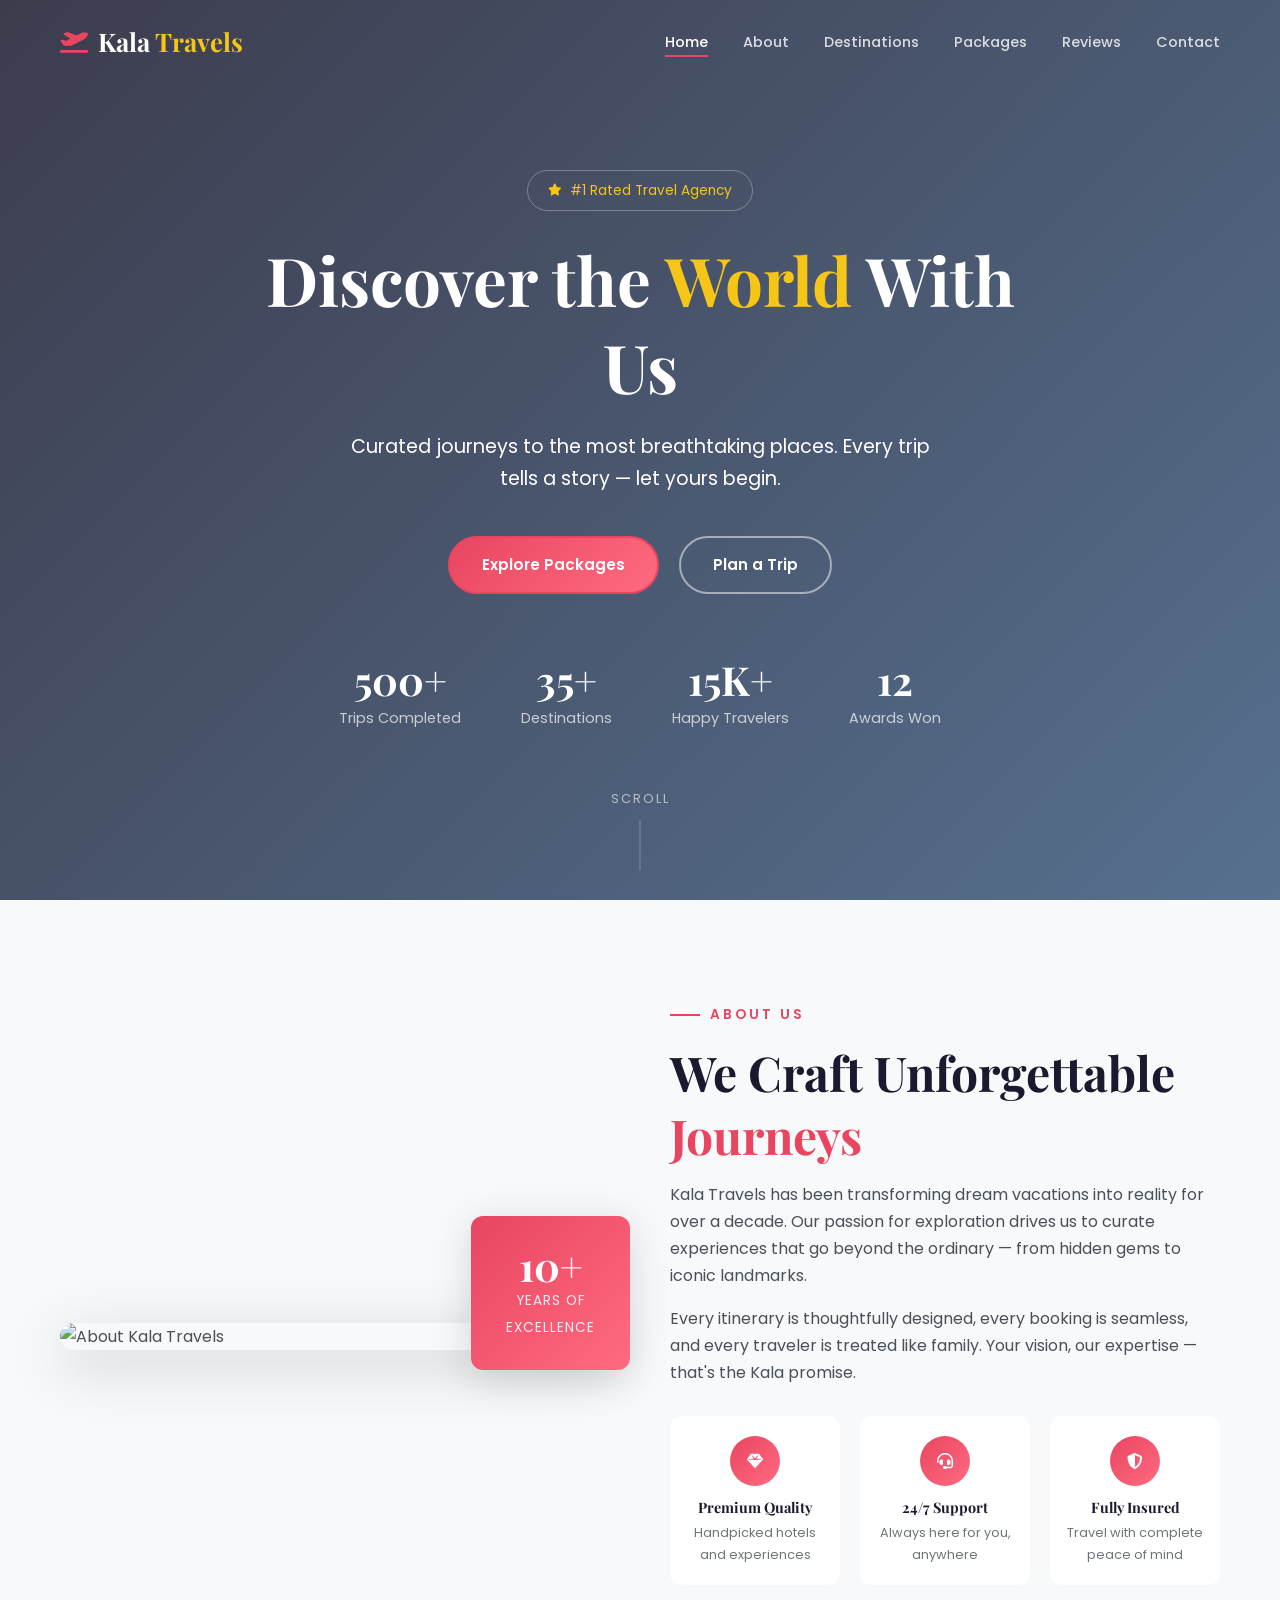
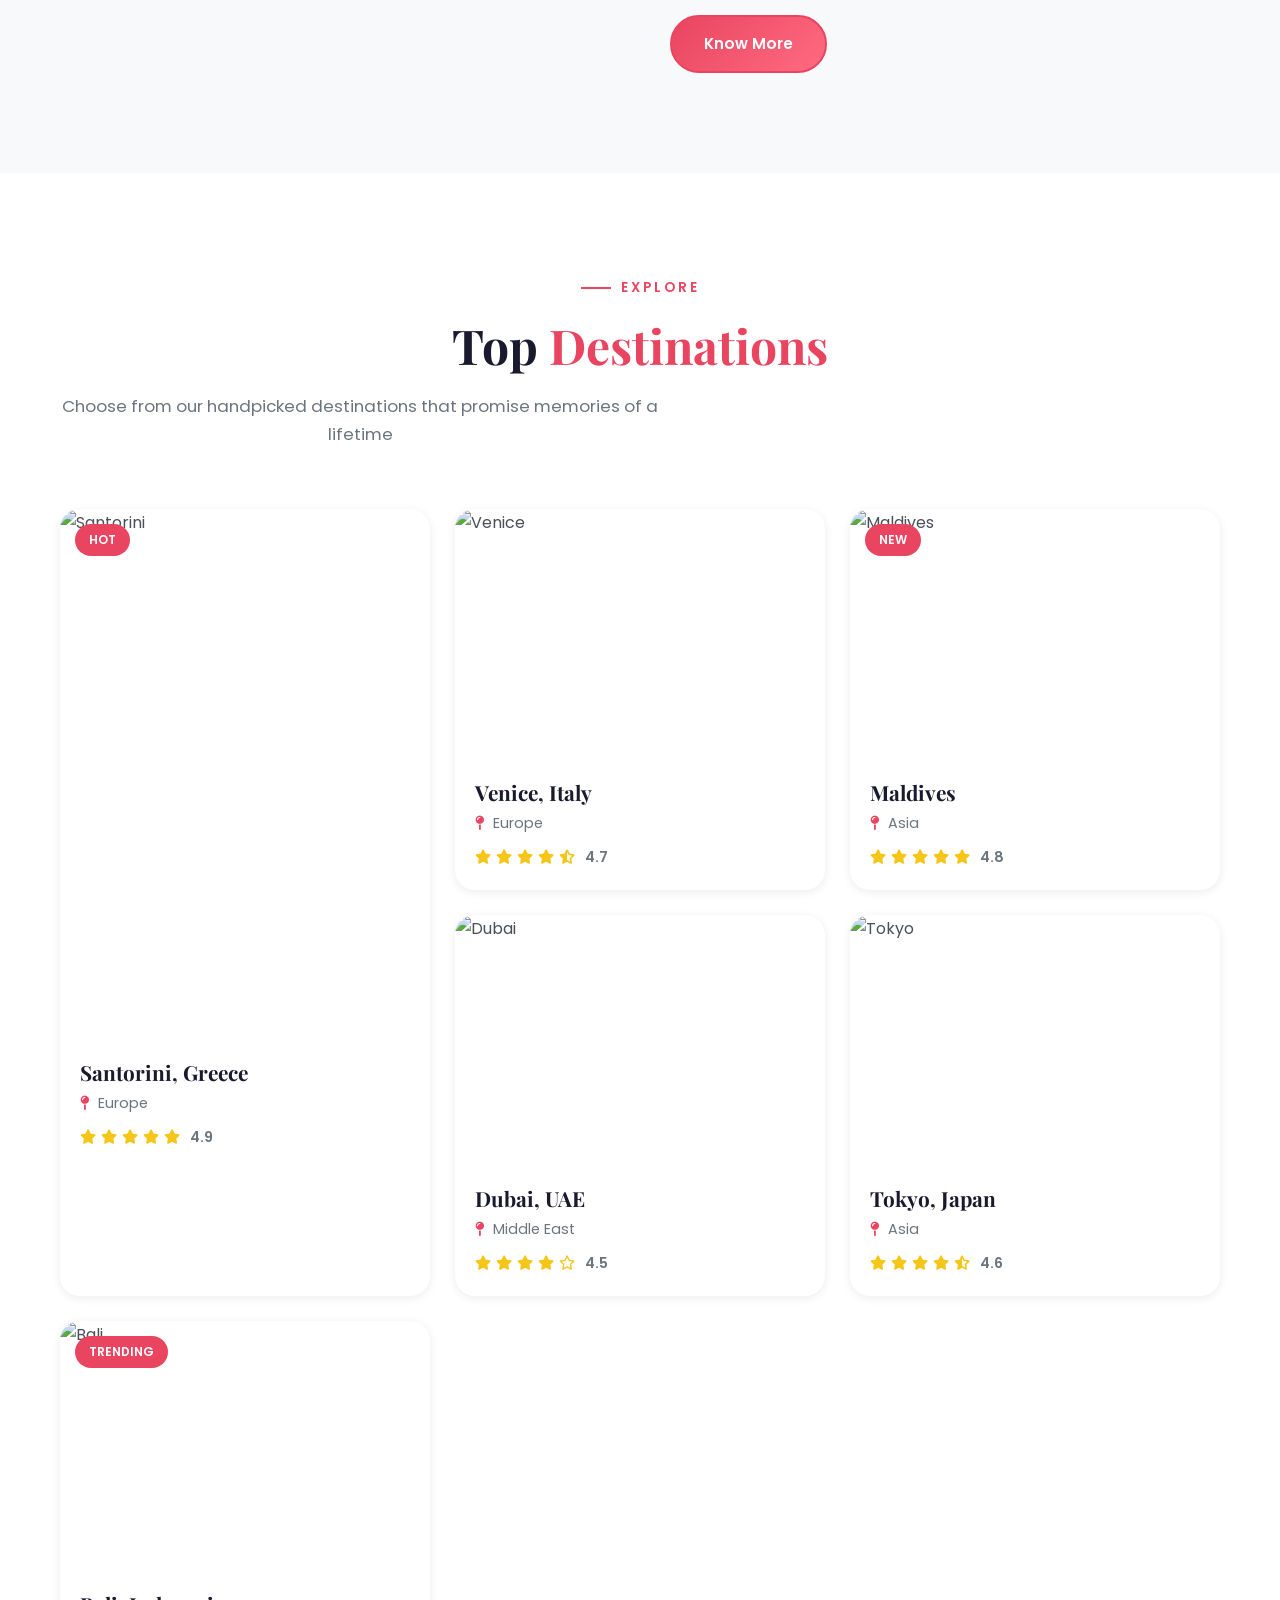
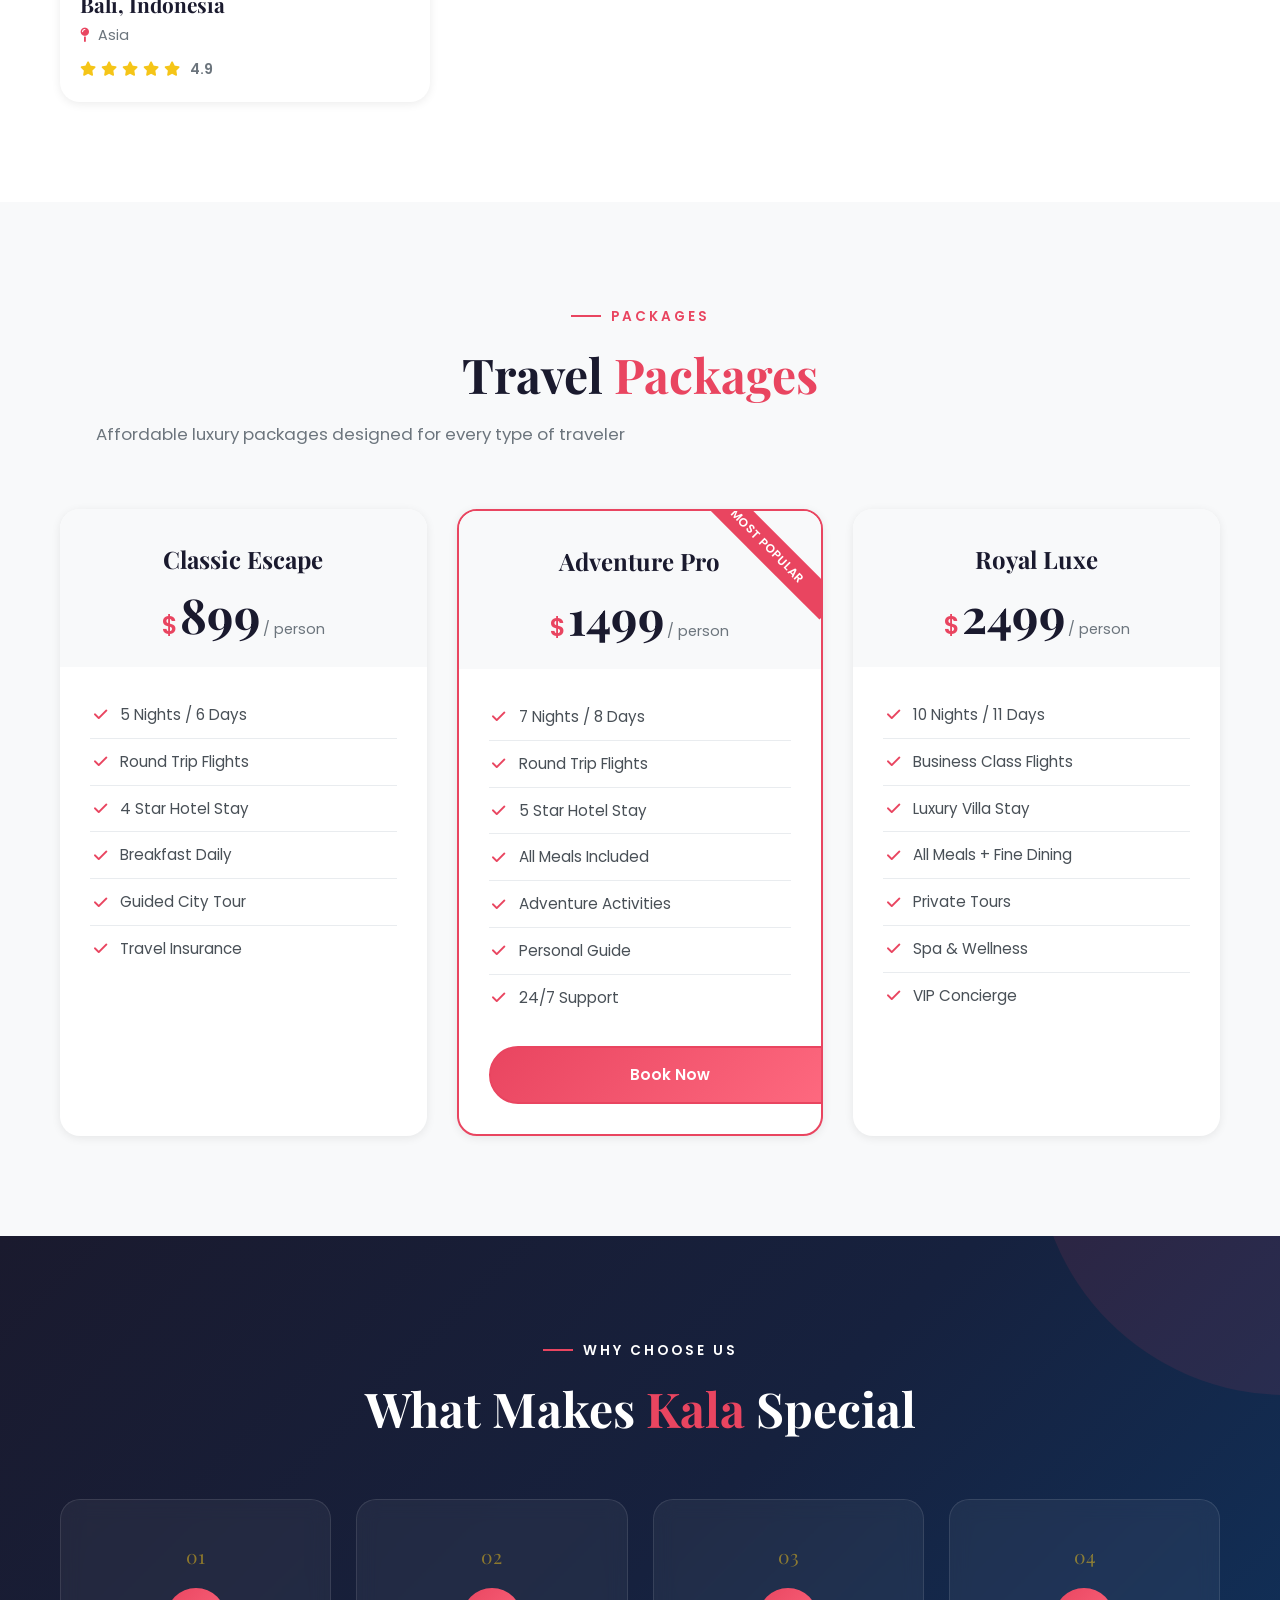
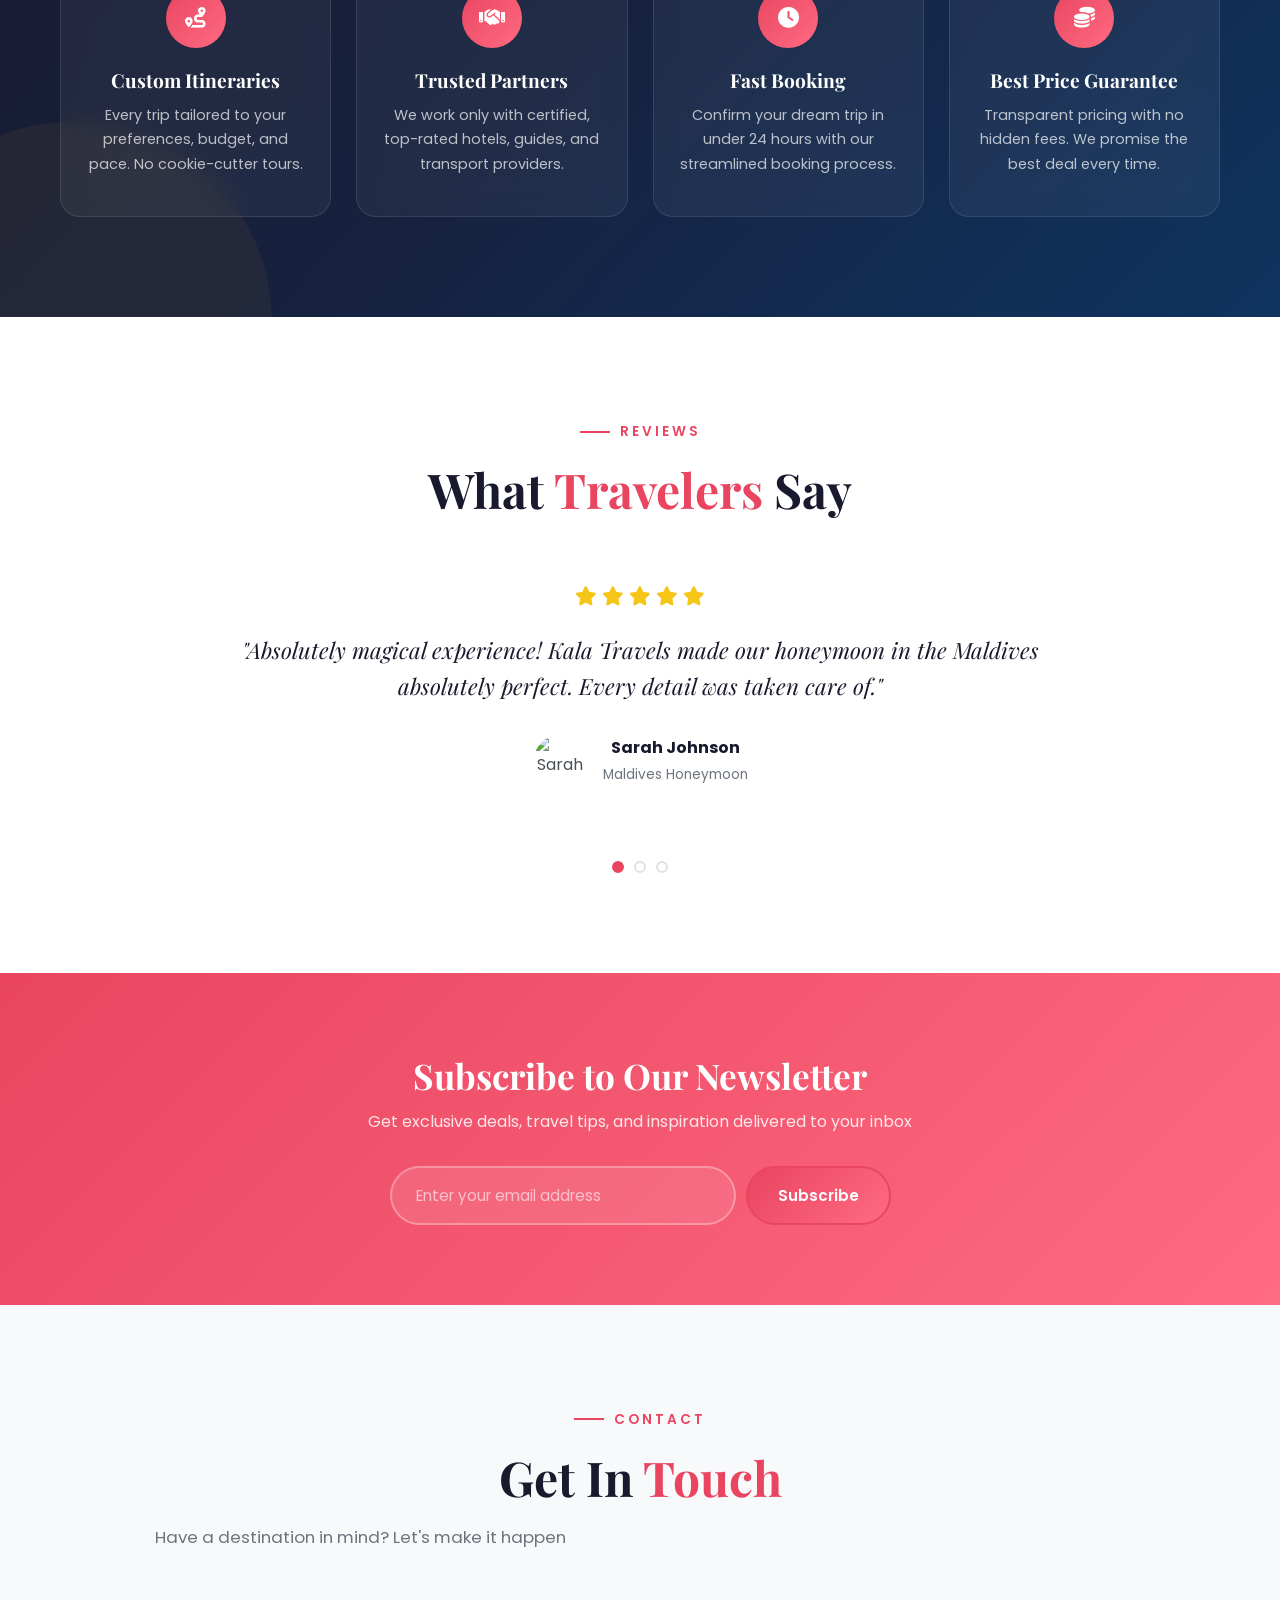
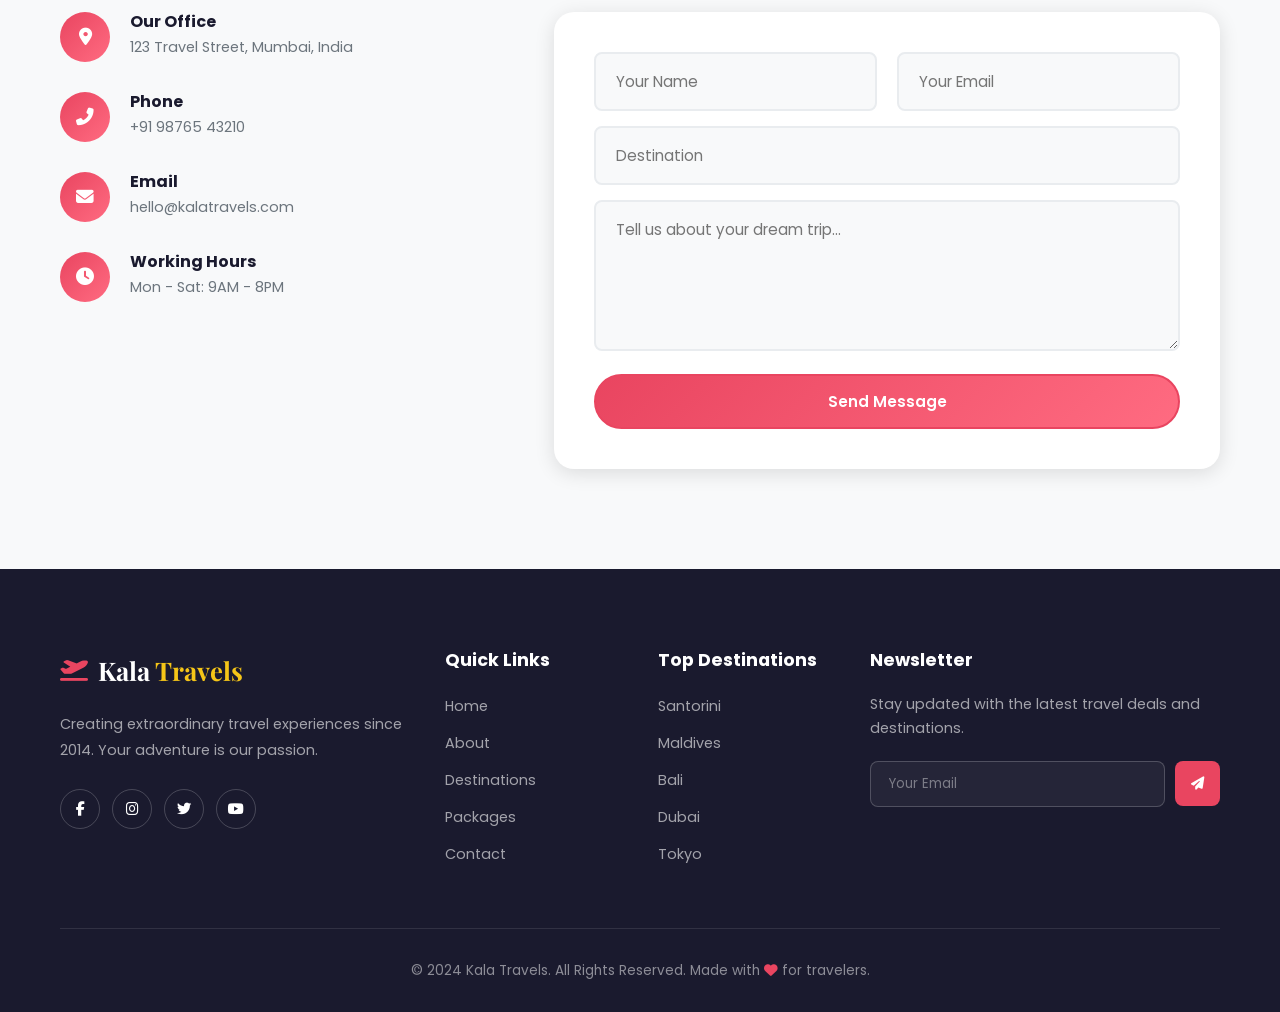
==== index.html @ 8b5b7eab "feat: Add Kala Travels website with complete UI/UX - Hero section with animated slideshow and stats " ====
<!DOCTYPE html>
<html lang="en">
<head>
    <meta charset="UTF-8">
    <meta name="viewport" content="width=device-width, initial-scale=1.0">
    <title>Kala Travels - Your Journey Begins Here</title>
    <link rel="stylesheet" href="css/style.css">
    <link href="https://fonts.googleapis.com/css2?family=Playfair+Display:wght@400;600;700;900&family=Poppins:wght@300;400;500;600;700&display=swap" rel="stylesheet">
    <link rel="stylesheet" href="https://cdnjs.cloudflare.com/ajax/libs/font-awesome/6.5.1/css/all.min.css">
</head>
<body>

    <nav class="navbar" id="navbar">
        <div class="nav-container">
            <a href="#" class="logo">
                <i class="fas fa-plane-departure"></i>
                <span>Kala <em>Travels</em></span>
            </a>
            <ul class="nav-links" id="navLinks">
                <li><a href="#home" class="active">Home</a></li>
                <li><a href="#about">About</a></li>
                <li><a href="#destinations">Destinations</a></li>
                <li><a href="#packages">Packages</a></li>
                <li><a href="#testimonials">Reviews</a></li>
                <li><a href="#contact">Contact</a></li>
            </ul>
            <div class="hamburger" id="hamburger">
                <span></span>
                <span></span>
                <span></span>
            </div>
        </div>
    </nav>

    <section class="hero" id="home">
        <div class="hero-bg">
            <div class="hero-slide" style="background-image: url('https://images.unsplash.com/photo-1506929562872-bb421503ef21?w=1920&q=80');"></div>
            <div class="hero-slide" style="background-image: url('https://images.unsplash.com/photo-1476514525535-07fb3b4ae5f1?w=1920&q=80');"></div>
            <div class="hero-slide" style="background-image: url('https://images.unsplash.com/photo-1507525428034-b723cf961d3e?w=1920&q=80');"></div>
        </div>
        <div class="hero-overlay"></div>
        <div class="hero-content">
            <div class="hero-badge"><i class="fas fa-star"></i> #1 Rated Travel Agency</div>
            <h1 class="hero-title">Discover the <span>World</span> With Us</h1>
            <p class="hero-subtitle">Curated journeys to the most breathtaking places. Every trip tells a story — let yours begin.</p>
            <div class="hero-buttons">
                <a href="#packages" class="btn btn-primary">Explore Packages</a>
                <a href="#contact" class="btn btn-outline">Plan a Trip</a>
            </div>
            <div class="hero-stats">
                <div class="stat">
                    <h3>500+</h3>
                    <p>Trips Completed</p>
                </div>
                <div class="stat">
                    <h3>35+</h3>
                    <p>Destinations</p>
                </div>
                <div class="stat">
                    <h3>15K+</h3>
                    <p>Happy Travelers</p>
                </div>
                <div class="stat">
                    <h3>12</h3>
                    <p>Awards Won</p>
                </div>
            </div>
        </div>
        <div class="scroll-indicator">
            <span>Scroll</span>
            <div class="scroll-line"></div>
        </div>
    </section>

    <section class="about" id="about">
        <div class="container">
            <div class="about-grid">
                <div class="about-image">
                    <div class="about-img-wrapper">
                        <img src="https://images.unsplash.com/photo-1500835556837-99ac94a94552?w=800&q=80" alt="About Kala Travels">
                        <div class="about-experience">
                            <span class="exp-number">10+</span>
                            <span class="exp-text">Years of<br>Excellence</span>
                        </div>
                    </div>
                </div>
                <div class="about-content">
                    <div class="section-tag">About Us</div>
                    <h2 class="section-title">We Craft Unforgettable <span>Journeys</span></h2>
                    <p>Kala Travels has been transforming dream vacations into reality for over a decade. Our passion for exploration drives us to curate experiences that go beyond the ordinary — from hidden gems to iconic landmarks.</p>
                    <p>Every itinerary is thoughtfully designed, every booking is seamless, and every traveler is treated like family. Your vision, our expertise — that's the Kala promise.</p>
                    <div class="about-features">
                        <div class="feature">
                            <div class="feature-icon"><i class="fas fa-gem"></i></div>
                            <h4>Premium Quality</h4>
                            <p>Handpicked hotels and experiences</p>
                        </div>
                        <div class="feature">
                            <div class="feature-icon"><i class="fas fa-headset"></i></div>
                            <h4>24/7 Support</h4>
                            <p>Always here for you, anywhere</p>
                        </div>
                        <div class="feature">
                            <div class="feature-icon"><i class="fas fa-shield-halved"></i></div>
                            <h4>Fully Insured</h4>
                            <p>Travel with complete peace of mind</p>
                        </div>
                    </div>
                    <a href="#contact" class="btn btn-primary">Know More</a>
                </div>
            </div>
        </div>
    </section>

    <section class="destinations" id="destinations">
        <div class="container">
            <div class="section-header">
                <div class="section-tag">Explore</div>
                <h2 class="section-title">Top <span>Destinations</span></h2>
                <p>Choose from our handpicked destinations that promise memories of a lifetime</p>
            </div>
            <div class="destinations-grid">
                <div class="destination-card featured">
                    <div class="dest-image">
                        <img src="https://images.unsplash.com/photo-1512453979798-5ea266f8880c?w=600&q=80" alt="Santorini">
                        <span class="dest-badge">Hot</span>
                    </div>
                    <div class="dest-info">
                        <h3>Santorini, Greece</h3>
                        <p><i class="fas fa-map-pin"></i> Europe</p>
                        <div class="dest-rating">
                            <i class="fas fa-star"></i>
                            <i class="fas fa-star"></i>
                            <i class="fas fa-star"></i>
                            <i class="fas fa-star"></i>
                            <i class="fas fa-star"></i>
                            <span>4.9</span>
                        </div>
                    </div>
                </div>
                <div class="destination-card">
                    <div class="dest-image">
                        <img src="https://images.unsplash.com/photo-1523906834658-6e24ef2386f9?w=600&q=80" alt="Venice">
                    </div>
                    <div class="dest-info">
                        <h3>Venice, Italy</h3>
                        <p><i class="fas fa-map-pin"></i> Europe</p>
                        <div class="dest-rating">
                            <i class="fas fa-star"></i>
                            <i class="fas fa-star"></i>
                            <i class="fas fa-star"></i>
                            <i class="fas fa-star"></i>
                            <i class="fas fa-star-half-alt"></i>
                            <span>4.7</span>
                        </div>
                    </div>
                </div>
                <div class="destination-card">
                    <div class="dest-image">
                        <img src="https://images.unsplash.com/photo-1518548419970-58e3b4079ab2?w=600&q=80" alt="Maldives">
                        <span class="dest-badge">New</span>
                    </div>
                    <div class="dest-info">
                        <h3>Maldives</h3>
                        <p><i class="fas fa-map-pin"></i> Asia</p>
                        <div class="dest-rating">
                            <i class="fas fa-star"></i>
                            <i class="fas fa-star"></i>
                            <i class="fas fa-star"></i>
                            <i class="fas fa-star"></i>
                            <i class="fas fa-star"></i>
                            <span>4.8</span>
                        </div>
                    </div>
                </div>
                <div class="destination-card">
                    <div class="dest-image">
                        <img src="https://images.unsplash.com/photo-1531572753322-ad063cecc140?w=600&q=80" alt="Dubai">
                    </div>
                    <div class="dest-info">
                        <h3>Dubai, UAE</h3>
                        <p><i class="fas fa-map-pin"></i> Middle East</p>
                        <div class="dest-rating">
                            <i class="fas fa-star"></i>
                            <i class="fas fa-star"></i>
                            <i class="fas fa-star"></i>
                            <i class="fas fa-star"></i>
                            <i class="far fa-star"></i>
                            <span>4.5</span>
                        </div>
                    </div>
                </div>
                <div class="destination-card">
                    <div class="dest-image">
                        <img src="https://images.unsplash.com/photo-1540959733332-eab4deabeeaf?w=600&q=80" alt="Tokyo">
                    </div>
                    <div class="dest-info">
                        <h3>Tokyo, Japan</h3>
                        <p><i class="fas fa-map-pin"></i> Asia</p>
                        <div class="dest-rating">
                            <i class="fas fa-star"></i>
                            <i class="fas fa-star"></i>
                            <i class="fas fa-star"></i>
                            <i class="fas fa-star"></i>
                            <i class="fas fa-star-half-alt"></i>
                            <span>4.6</span>
                        </div>
                    </div>
                </div>
                <div class="destination-card">
                    <div class="dest-image">
                        <img src="https://images.unsplash.com/photo-1512850183-6d7990f42385?w=600&q=80" alt="Bali">
                        <span class="dest-badge">Trending</span>
                    </div>
                    <div class="dest-info">
                        <h3>Bali, Indonesia</h3>
                        <p><i class="fas fa-map-pin"></i> Asia</p>
                        <div class="dest-rating">
                            <i class="fas fa-star"></i>
                            <i class="fas fa-star"></i>
                            <i class="fas fa-star"></i>
                            <i class="fas fa-star"></i>
                            <i class="fas fa-star"></i>
                            <span>4.9</span>
                        </div>
                    </div>
                </div>
            </div>
        </div>
    </section>

    <section class="packages" id="packages">
        <div class="container">
            <div class="section-header">
                <div class="section-tag">Packages</div>
                <h2 class="section-title">Travel <span>Packages</span></h2>
                <p>Affordable luxury packages designed for every type of traveler</p>
            </div>
            <div class="packages-grid">
                <div class="package-card">
                    <div class="package-header">
                        <h3>Classic Escape</h3>
                        <div class="package-price">
                            <span class="currency">$</span>
                            <span class="amount">899</span>
                            <span class="period">/ person</span>
                        </div>
                    </div>
                    <ul class="package-features">
                        <li><i class="fas fa-check"></i> 5 Nights / 6 Days</li>
                        <li><i class="fas fa-check"></i> Round Trip Flights</li>
                        <li><i class="fas fa-check"></i> 4 Star Hotel Stay</li>
                        <li><i class="fas fa-check"></i> Breakfast Daily</li>
                        <li><i class="fas fa-check"></i> Guided City Tour</li>
                        <li><i class="fas fa-check"></i> Travel Insurance</li>
                    </ul>
                    <a href="#contact" class="btn btn-outline btn-full">Book Now</a>
                </div>
                <div class="package-card popular">
                    <div class="popular-badge">Most Popular</div>
                    <div class="package-header">
                        <h3>Adventure Pro</h3>
                        <div class="package-price">
                            <span class="currency">$</span>
                            <span class="amount">1499</span>
                            <span class="period">/ person</span>
                        </div>
                    </div>
                    <ul class="package-features">
                        <li><i class="fas fa-check"></i> 7 Nights / 8 Days</li>
                        <li><i class="fas fa-check"></i> Round Trip Flights</li>
                        <li><i class="fas fa-check"></i> 5 Star Hotel Stay</li>
                        <li><i class="fas fa-check"></i> All Meals Included</li>
                        <li><i class="fas fa-check"></i> Adventure Activities</li>
                        <li><i class="fas fa-check"></i> Personal Guide</li>
                        <li><i class="fas fa-check"></i> 24/7 Support</li>
                    </ul>
                    <a href="#contact" class="btn btn-primary btn-full">Book Now</a>
                </div>
                <div class="package-card">
                    <div class="package-header">
                        <h3>Royal Luxe</h3>
                        <div class="package-price">
                            <span class="currency">$</span>
                            <span class="amount">2499</span>
                            <span class="period">/ person</span>
                        </div>
                    </div>
                    <ul class="package-features">
                        <li><i class="fas fa-check"></i> 10 Nights / 11 Days</li>
                        <li><i class="fas fa-check"></i> Business Class Flights</li>
                        <li><i class="fas fa-check"></i> Luxury Villa Stay</li>
                        <li><i class="fas fa-check"></i> All Meals + Fine Dining</li>
                        <li><i class="fas fa-check"></i> Private Tours</li>
                        <li><i class="fas fa-check"></i> Spa & Wellness</li>
                        <li><i class="fas fa-check"></i> VIP Concierge</li>
                    </ul>
                    <a href="#contact" class="btn btn-outline btn-full">Book Now</a>
                </div>
            </div>
        </div>
    </section>

    <section class="why-us">
        <div class="container">
            <div class="section-header light">
                <div class="section-tag">Why Choose Us</div>
                <h2 class="section-title">What Makes <span>Kala</span> Special</h2>
            </div>
            <div class="reasons-grid">
                <div class="reason-card">
                    <div class="reason-number">01</div>
                    <div class="reason-icon"><i class="fas fa-route"></i></div>
                    <h3>Custom Itineraries</h3>
                    <p>Every trip tailored to your preferences, budget, and pace. No cookie-cutter tours.</p>
                </div>
                <div class="reason-card">
                    <div class="reason-number">02</div>
                    <div class="reason-icon"><i class="fas fa-handshake"></i></div>
                    <h3>Trusted Partners</h3>
                    <p>We work only with certified, top-rated hotels, guides, and transport providers.</p>
                </div>
                <div class="reason-card">
                    <div class="reason-number">03</div>
                    <div class="reason-icon"><i class="fas fa-clock"></i></div>
                    <h3>Fast Booking</h3>
                    <p>Confirm your dream trip in under 24 hours with our streamlined booking process.</p>
                </div>
                <div class="reason-card">
                    <div class="reason-number">04</div>
                    <div class="reason-icon"><i class="fas fa-coins"></i></div>
                    <h3>Best Price Guarantee</h3>
                    <p>Transparent pricing with no hidden fees. We promise the best deal every time.</p>
                </div>
            </div>
        </div>
    </section>

    <section class="testimonials" id="testimonials">
        <div class="container">
            <div class="section-header">
                <div class="section-tag">Reviews</div>
                <h2 class="section-title">What <span>Travelers</span> Say</h2>
            </div>
            <div class="testimonials-slider" id="testimonialSlider">
                <div class="testimonial-card active">
                    <div class="testimonial-stars">
                        <i class="fas fa-star"></i>
                        <i class="fas fa-star"></i>
                        <i class="fas fa-star"></i>
                        <i class="fas fa-star"></i>
                        <i class="fas fa-star"></i>
                    </div>
                    <p class="testimonial-text">"Absolutely magical experience! Kala Travels made our honeymoon in the Maldives absolutely perfect. Every detail was taken care of."</p>
                    <div class="testimonial-author">
                        <img src="https://images.unsplash.com/photo-1494790108377-be9c29b29330?w=100&q=80" alt="Sarah">
                        <div>
                            <h4>Sarah Johnson</h4>
                            <span>Maldives Honeymoon</span>
                        </div>
                    </div>
                </div>
                <div class="testimonial-card">
                    <div class="testimonial-stars">
                        <i class="fas fa-star"></i>
                        <i class="fas fa-star"></i>
                        <i class="fas fa-star"></i>
                        <i class="fas fa-star"></i>
                        <i class="fas fa-star"></i>
                    </div>
                    <p class="testimonial-text">"The Royal Luxe package exceeded all expectations. From luxury villas to private guided tours — pure excellence."</p>
                    <div class="testimonial-author">
                        <img src="https://images.unsplash.com/photo-1507003211169-0a1dd7228f2d?w=100&q=80" alt="Michael">
                        <div>
                            <h4>Michael Chen</h4>
                            <span>Dubai Luxury Trip</span>
                        </div>
                    </div>
                </div>
                <div class="testimonial-card">
                    <div class="testimonial-stars">
                        <i class="fas fa-star"></i>
                        <i class="fas fa-star"></i>
                        <i class="fas fa-star"></i>
                        <i class="fas fa-star"></i>
                        <i class="fas fa-star-half-alt"></i>
                    </div>
                    <p class="testimonial-text">"Great customer service and an amazing Tokyo itinerary. The local guide was incredibly knowledgeable and friendly!"</p>
                    <div class="testimonial-author">
                        <img src="https://images.unsplash.com/photo-1438761681033-6461ffad8d80?w=100&q=80" alt="Emily">
                        <div>
                            <h4>Emily Rodriguez</h4>
                            <span>Tokyo Adventure</span>
                        </div>
                    </div>
                </div>
            </div>
            <div class="testimonial-nav">
                <button class="testimonial-btn active" data-index="0"></button>
                <button class="testimonial-btn" data-index="1"></button>
                <button class="testimonial-btn" data-index="2"></button>
            </div>
        </div>
    </section>

    <section class="newsletter">
        <div class="container">
            <div class="newsletter-content">
                <h2>Subscribe to Our Newsletter</h2>
                <p>Get exclusive deals, travel tips, and inspiration delivered to your inbox</p>
                <form class="newsletter-form" id="newsletterForm">
                    <input type="email" placeholder="Enter your email address" required>
                    <button type="submit" class="btn btn-primary">Subscribe</button>
                </form>
            </div>
        </div>
    </section>

    <section class="contact" id="contact">
        <div class="container">
            <div class="section-header">
                <div class="section-tag">Contact</div>
                <h2 class="section-title">Get In <span>Touch</span></h2>
                <p>Have a destination in mind? Let's make it happen</p>
            </div>
            <div class="contact-grid">
                <div class="contact-info">
                    <div class="contact-item">
                        <div class="contact-icon"><i class="fas fa-map-marker-alt"></i></div>
                        <div>
                            <h4>Our Office</h4>
                            <p>123 Travel Street, Mumbai, India</p>
                        </div>
                    </div>
                    <div class="contact-item">
                        <div class="contact-icon"><i class="fas fa-phone-alt"></i></div>
                        <div>
                            <h4>Phone</h4>
                            <p>+91 98765 43210</p>
                        </div>
                    </div>
                    <div class="contact-item">
                        <div class="contact-icon"><i class="fas fa-envelope"></i></div>
                        <div>
                            <h4>Email</h4>
                            <p>hello@kalatravels.com</p>
                        </div>
                    </div>
                    <div class="contact-item">
                        <div class="contact-icon"><i class="fas fa-clock"></i></div>
                        <div>
                            <h4>Working Hours</h4>
                            <p>Mon - Sat: 9AM - 8PM</p>
                        </div>
                    </div>
                </div>
                <div class="contact-form-wrapper">
                    <form class="contact-form" id="contactForm">
                        <div class="form-row">
                            <input type="text" placeholder="Your Name" required>
                            <input type="email" placeholder="Your Email" required>
                        </div>
                        <input type="text" placeholder="Destination">
                        <textarea placeholder="Tell us about your dream trip..." rows="5"></textarea>
                        <button type="submit" class="btn btn-primary btn-full">Send Message</button>
                    </form>
                </div>
            </div>
        </div>
    </section>

    <footer class="footer">
        <div class="container">
            <div class="footer-grid">
                <div class="footer-brand">
                    <a href="#" class="logo">
                        <i class="fas fa-plane-departure"></i>
                        <span>Kala <em>Travels</em></span>
                    </a>
                    <p>Creating extraordinary travel experiences since 2014. Your adventure is our passion.</p>
                    <div class="social-links">
                        <a href="#"><i class="fab fa-facebook-f"></i></a>
                        <a href="#"><i class="fab fa-instagram"></i></a>
                        <a href="#"><i class="fab fa-twitter"></i></a>
                        <a href="#"><i class="fab fa-youtube"></i></a>
                    </div>
                </div>
                <div class="footer-links">
                    <h4>Quick Links</h4>
                    <ul>
                        <li><a href="#home">Home</a></li>
                        <li><a href="#about">About</a></li>
                        <li><a href="#destinations">Destinations</a></li>
                        <li><a href="#packages">Packages</a></li>
                        <li><a href="#contact">Contact</a></li>
                    </ul>
                </div>
                <div class="footer-links">
                    <h4>Top Destinations</h4>
                    <ul>
                        <li><a href="#">Santorini</a></li>
                        <li><a href="#">Maldives</a></li>
                        <li><a href="#">Bali</a></li>
                        <li><a href="#">Dubai</a></li>
                        <li><a href="#">Tokyo</a></li>
                    </ul>
                </div>
                <div class="footer-newsletter">
                    <h4>Newsletter</h4>
                    <p>Stay updated with the latest travel deals and destinations.</p>
                    <form class="footer-form" id="footerForm">
                        <input type="email" placeholder="Your Email">
                        <button type="submit"><i class="fas fa-paper-plane"></i></button>
                    </form>
                </div>
            </div>
            <div class="footer-bottom">
                <p>© 2024 Kala Travels. All Rights Reserved. Made with <i class="fas fa-heart"></i> for travelers.</p>
            </div>
        </div>
    </footer>

    <button class="scroll-top" id="scrollTop" title="Scroll to Top">
        <i class="fas fa-arrow-up"></i>
    </button>

    <script src="js/main.js"></script>
</body>
</html>
---- css/style.css ----
:root {
    --primary: #1a1a2e;
    --primary-light: #16213e;
    --accent: #e94560;
    --accent-light: #ff6b81;
    --gold: #f5c518;
    --white: #ffffff;
    --black: #0a0a0a;
    --gray-100: #f8f9fa;
    --gray-200: #e9ecef;
    --gray-300: #dee2e6;
    --gray-400: #ced4da;
    --gray-500: #6c757d;
    --gray-600: #495057;
    --gray-700: #343a40;
    --gradient-1: linear-gradient(135deg, #1a1a2e 0%, #16213e 50%, #0f3460 100%);
    --gradient-2: linear-gradient(135deg, #e94560 0%, #ff6b81 100%);
    --shadow-sm: 0 2px 10px rgba(0,0,0,0.08);
    --shadow-md: 0 4px 20px rgba(0,0,0,0.12);
    --shadow-lg: 0 8px 40px rgba(0,0,0,0.15);
    --shadow-xl: 0 15px 60px rgba(0,0,0,0.2);
    --radius-sm: 8px;
    --radius-md: 12px;
    --radius-lg: 20px;
    --radius-xl: 30px;
    --transition: all 0.3s cubic-bezier(0.4, 0, 0.2, 1);
}

* {
    margin: 0;
    padding: 0;
    box-sizing: border-box;
}

html {
    scroll-behavior: smooth;
}

body {
    font-family: 'Poppins', sans-serif;
    color: var(--gray-600);
    line-height: 1.7;
    background: var(--white);
    overflow-x: hidden;
}

h1, h2, h3, h4, h5, h6 {
    font-family: 'Playfair Display', serif;
    color: var(--primary);
    line-height: 1.3;
}

a {
    text-decoration: none;
    color: inherit;
}

ul {
    list-style: none;
}

img {
    max-width: 100%;
    display: block;
}

.container {
    max-width: 1200px;
    margin: 0 auto;
    padding: 0 20px;
}

section {
    padding: 100px 0;
}

.btn {
    display: inline-block;
    padding: 14px 32px;
    border-radius: 50px;
    font-family: 'Poppins', sans-serif;
    font-weight: 600;
    font-size: 0.95rem;
    cursor: pointer;
    border: 2px solid transparent;
    transition: var(--transition);
    text-align: center;
    white-space: nowrap;
}

.btn-primary {
    background: var(--gradient-2);
    color: var(--white);
    border-color: var(--accent);
}

.btn-primary:hover {
    background: transparent;
    color: var(--accent);
    box-shadow: var(--shadow-md);
}

.btn-outline {
    background: transparent;
    color: var(--white);
    border-color: rgba(255,255,255,0.5);
}

.btn-outline:hover {
    background: var(--white);
    color: var(--primary);
    border-color: var(--white);
}

.btn-full {
    width: 100%;
}

.section-tag {
    display: inline-block;
    font-family: 'Poppins', sans-serif;
    font-size: 0.85rem;
    font-weight: 600;
    text-transform: uppercase;
    letter-spacing: 3px;
    color: var(--accent);
    margin-bottom: 15px;
    position: relative;
    padding-left: 40px;
}

.section-tag::before {
    content: '';
    position: absolute;
    left: 0;
    top: 50%;
    transform: translateY(-50%);
    width: 30px;
    height: 2px;
    background: var(--accent);
}

.section-title {
    font-size: 3rem;
    margin-bottom: 15px;
}

.section-title span {
    color: var(--accent);
}

.section-header p {
    font-size: 1.05rem;
    color: var(--gray-500);
    max-width: 600px;
}

.section-header {
    text-align: center;
    margin-bottom: 60px;
}

.section-header.light .section-title,
.section-header.light .section-tag,
.section-header.light p {
    color: var(--white);
}

.section-header.light p {
    opacity: 0.8;
}

/* Navbar */
.navbar {
    position: fixed;
    top: 0;
    left: 0;
    width: 100%;
    z-index: 1000;
    padding: 20px 0;
    transition: var(--transition);
}

.navbar.scrolled {
    background: rgba(26, 26, 46, 0.95);
    backdrop-filter: blur(10px);
    padding: 12px 0;
    box-shadow: var(--shadow-md);
}

.nav-container {
    max-width: 1200px;
    margin: 0 auto;
    padding: 0 20px;
    display: flex;
    align-items: center;
    justify-content: space-between;
}

.logo {
    display: flex;
    align-items: center;
    gap: 10px;
    font-family: 'Playfair Display', serif;
    font-size: 1.6rem;
    font-weight: 700;
    color: var(--white);
}

.logo i {
    color: var(--accent);
    font-size: 1.4rem;
}

.logo em {
    color: var(--gold);
    font-style: normal;
}

.nav-links {
    display: flex;
    gap: 35px;
}

.nav-links a {
    font-size: 0.9rem;
    font-weight: 500;
    color: rgba(255,255,255,0.8);
    transition: var(--transition);
    position: relative;
}

.nav-links a::after {
    content: '';
    position: absolute;
    bottom: -5px;
    left: 0;
    width: 0;
    height: 2px;
    background: var(--accent);
    transition: var(--transition);
}

.nav-links a:hover,
.nav-links a.active {
    color: var(--white);
}

.nav-links a:hover::after,
.nav-links a.active::after {
    width: 100%;
}

.hamburger {
    display: none;
    flex-direction: column;
    gap: 5px;
    cursor: pointer;
    z-index: 1001;
}

.hamburger span {
    width: 28px;
    height: 2px;
    background: var(--white);
    transition: var(--transition);
    border-radius: 2px;
}

.hamburger.active span:nth-child(1) {
    transform: rotate(45deg) translate(6px, 6px);
}

.hamburger.active span:nth-child(2) {
    opacity: 0;
}

.hamburger.active span:nth-child(3) {
    transform: rotate(-45deg) translate(6px, -6px);
}

/* Hero */
.hero {
    position: relative;
    height: 100vh;
    min-height: 700px;
    display: flex;
    align-items: center;
    justify-content: center;
    overflow: hidden;
}

.hero-bg {
    position: absolute;
    top: 0;
    left: 0;
    width: 100%;
    height: 100%;
}

.hero-slide {
    position: absolute;
    top: 0;
    left: 0;
    width: 100%;
    height: 100%;
    background-size: cover;
    background-position: center;
    opacity: 0;
    transition: opacity 1.5s ease;
}

.hero-slide.active {
    opacity: 1;
}

.hero-overlay {
    position: absolute;
    top: 0;
    left: 0;
    width: 100%;
    height: 100%;
    background: linear-gradient(135deg, rgba(26,26,46,0.85) 0%, rgba(15,52,96,0.7) 100%);
}

.hero-content {
    position: relative;
    z-index: 2;
    text-align: center;
    color: var(--white);
    max-width: 800px;
    padding: 0 20px;
    animation: fadeUp 1s ease;
}

.hero-badge {
    display: inline-flex;
    align-items: center;
    gap: 8px;
    padding: 8px 20px;
    border: 1px solid rgba(255,255,255,0.3);
    border-radius: 50px;
    font-size: 0.85rem;
    margin-bottom: 25px;
    color: var(--gold);
    animation: fadeUp 1s ease 0.2s both;
}

.hero-badge i {
    font-size: 0.75rem;
}

.hero-title {
    font-size: 4.2rem;
    color: var(--white);
    margin-bottom: 20px;
    animation: fadeUp 1s ease 0.4s both;
}

.hero-title span {
    color: var(--gold);
}

.hero-subtitle {
    font-size: 1.2rem;
    opacity: 0.85;
    margin-bottom: 40px;
    max-width: 600px;
    margin-left: auto;
    margin-right: auto;
    animation: fadeUp 1s ease 0.6s both;
}

.hero-buttons {
    display: flex;
    gap: 20px;
    justify-content: center;
    margin-bottom: 60px;
    animation: fadeUp 1s ease 0.8s both;
}

.hero-stats {
    display: flex;
    justify-content: center;
    gap: 60px;
    animation: fadeUp 1s ease 1s both;
}

.stat h3 {
    font-size: 2.5rem;
    color: var(--white);
    font-family: 'Playfair Display', serif;
}

.stat p {
    color: rgba(255,255,255,0.7);
    font-size: 0.9rem;
}

.scroll-indicator {
    position: absolute;
    bottom: 30px;
    left: 50%;
    transform: translateX(-50%);
    z-index: 2;
    text-align: center;
    color: rgba(255,255,255,0.6);
    font-size: 0.8rem;
    letter-spacing: 2px;
    text-transform: uppercase;
}

.scroll-line {
    width: 1px;
    height: 50px;
    background: rgba(255,255,255,0.3);
    margin: 10px auto 0;
    position: relative;
    overflow: hidden;
}

.scroll-line::after {
    content: '';
    position: absolute;
    top: -100%;
    left: 0;
    width: 100%;
    height: 100%;
    background: var(--accent);
    animation: scrollDown 2s infinite;
}

@keyframes fadeUp {
    from {
        opacity: 0;
        transform: translateY(30px);
    }
    to {
        opacity: 1;
        transform: translateY(0);
    }
}

@keyframes scrollDown {
    0% { top: -100%; }
    100% { top: 100%; }
}

/* About */
.about {
    background: var(--gray-100);
}

.about-grid {
    display: grid;
    grid-template-columns: 1fr 1fr;
    gap: 60px;
    align-items: center;
}

.about-img-wrapper {
    position: relative;
}

.about-img-wrapper img {
    width: 100%;
    border-radius: var(--radius-lg);
    box-shadow: var(--shadow-xl);
}

.about-experience {
    position: absolute;
    bottom: -20px;
    right: -20px;
    background: var(--gradient-2);
    color: var(--white);
    padding: 30px 35px;
    border-radius: var(--radius-md);
    text-align: center;
    box-shadow: var(--shadow-lg);
}

.exp-number {
    display: block;
    font-family: 'Playfair Display', serif;
    font-size: 2.5rem;
    font-weight: 700;
    line-height: 1;
}

.exp-text {
    font-size: 0.85rem;
    text-transform: uppercase;
    letter-spacing: 1px;
    opacity: 0.9;
}

.about-content p {
    margin-bottom: 15px;
}

.about-features {
    display: grid;
    grid-template-columns: repeat(3, 1fr);
    gap: 20px;
    margin: 30px 0;
}

.feature {
    text-align: center;
    padding: 20px 15px;
    background: var(--white);
    border-radius: var(--radius-md);
    transition: var(--transition);
}

.feature:hover {
    transform: translateY(-5px);
    box-shadow: var(--shadow-md);
}

.feature-icon {
    width: 50px;
    height: 50px;
    background: var(--gradient-2);
    border-radius: 50%;
    display: flex;
    align-items: center;
    justify-content: center;
    margin: 0 auto 12px;
    color: var(--white);
}

.feature h4 {
    font-size: 0.9rem;
    margin-bottom: 5px;
}

.feature p {
    font-size: 0.8rem;
    color: var(--gray-500);
    margin: 0;
}

/* Destinations */
.destinations {
    background: var(--white);
}

.destinations-grid {
    display: grid;
    grid-template-columns: repeat(3, 1fr);
    gap: 25px;
}

.destination-card {
    border-radius: var(--radius-lg);
    overflow: hidden;
    background: var(--white);
    box-shadow: var(--shadow-sm);
    transition: var(--transition);
    cursor: pointer;
}

.destination-card:hover {
    transform: translateY(-10px);
    box-shadow: var(--shadow-xl);
}

.destination-card.featured {
    grid-row: span 2;
}

.dest-image {
    position: relative;
    overflow: hidden;
}

.dest-image img {
    width: 100%;
    height: 250px;
    object-fit: cover;
    transition: transform 0.6s ease;
}

.destination-card:hover .dest-image img {
    transform: scale(1.1);
}

.destination-card.featured .dest-image img {
    height: 100%;
    min-height: 530px;
}

.dest-badge {
    position: absolute;
    top: 15px;
    left: 15px;
    padding: 6px 14px;
    background: var(--accent);
    color: var(--white);
    font-size: 0.75rem;
    font-weight: 600;
    border-radius: 50px;
    text-transform: uppercase;
}

.dest-info {
    padding: 20px;
}

.dest-info h3 {
    font-size: 1.3rem;
    margin-bottom: 5px;
}

.dest-info p {
    color: var(--gray-500);
    font-size: 0.9rem;
    margin-bottom: 10px;
}

.dest-info p i {
    color: var(--accent);
    margin-right: 5px;
}

.dest-rating {
    display: flex;
    align-items: center;
    gap: 5px;
    color: var(--gold);
    font-size: 0.9rem;
}

.dest-rating span {
    color: var(--gray-500);
    margin-left: 5px;
    font-weight: 600;
}

/* Packages */
.packages {
    background: var(--gray-100);
}

.packages-grid {
    display: grid;
    grid-template-columns: repeat(3, 1fr);
    gap: 30px;
    align-items: stretch;
}

.package-card {
    background: var(--white);
    border-radius: var(--radius-lg);
    overflow: hidden;
    box-shadow: var(--shadow-sm);
    transition: var(--transition);
    position: relative;
    display: flex;
    flex-direction: column;
}

.package-card:hover {
    transform: translateY(-10px);
    box-shadow: var(--shadow-xl);
}

.package-card.popular {
    border: 2px solid var(--accent);
    transform: scale(1.03);
}

.package-card.popular:hover {
    transform: scale(1.03) translateY(-10px);
}

.popular-badge {
    position: absolute;
    top: 20px;
    right: -35px;
    background: var(--accent);
    color: var(--white);
    padding: 5px 40px;
    font-size: 0.75rem;
    font-weight: 600;
    text-transform: uppercase;
    transform: rotate(45deg);
    z-index: 1;
}

.package-header {
    padding: 35px 30px 20px;
    text-align: center;
    background: var(--gray-100);
}

.package-header h3 {
    font-size: 1.5rem;
    margin-bottom: 15px;
}

.package-price {
    display: flex;
    align-items: baseline;
    justify-content: center;
    gap: 2px;
}

.package-price .currency {
    font-size: 1.5rem;
    font-weight: 600;
    color: var(--accent);
}

.package-price .amount {
    font-family: 'Playfair Display', serif;
    font-size: 3rem;
    font-weight: 700;
    color: var(--primary);
    line-height: 1;
}

.package-price .period {
    font-size: 0.9rem;
    color: var(--gray-500);
}

.package-features {
    padding: 25px 30px;
    flex: 1;
}

.package-features li {
    padding: 10px 0;
    border-bottom: 1px solid var(--gray-200);
    font-size: 0.95rem;
    display: flex;
    align-items: center;
    gap: 10px;
}

.package-features li:last-child {
    border-bottom: none;
}

.package-features li i {
    color: var(--accent);
    width: 20px;
    text-align: center;
}

.package-card .btn {
    margin: 0 30px 30px;
}

/* Why Us */
.why-us {
    background: var(--gradient-1);
    position: relative;
    overflow: hidden;
}

.why-us::before {
    content: '';
    position: absolute;
    top: -50%;
    right: -20%;
    width: 500px;
    height: 500px;
    background: rgba(233, 69, 96, 0.1);
    border-radius: 50%;
}

.why-us::after {
    content: '';
    position: absolute;
    bottom: -30%;
    left: -10%;
    width: 400px;
    height: 400px;
    background: rgba(245, 197, 24, 0.05);
    border-radius: 50%;
}

.reasons-grid {
    display: grid;
    grid-template-columns: repeat(4, 1fr);
    gap: 25px;
    position: relative;
    z-index: 1;
}

.reason-card {
    background: rgba(255,255,255,0.05);
    border: 1px solid rgba(255,255,255,0.1);
    border-radius: var(--radius-lg);
    padding: 40px 25px;
    text-align: center;
    transition: var(--transition);
    backdrop-filter: blur(10px);
}

.reason-card:hover {
    background: rgba(255,255,255,0.1);
    transform: translateY(-10px);
}

.reason-number {
    font-family: 'Playfair Display', serif;
    font-size: 1.2rem;
    color: var(--gold);
    opacity: 0.5;
    margin-bottom: 15px;
}

.reason-icon {
    width: 60px;
    height: 60px;
    background: var(--gradient-2);
    border-radius: 50%;
    display: flex;
    align-items: center;
    justify-content: center;
    margin: 0 auto 20px;
    color: var(--white);
    font-size: 1.3rem;
}

.reason-card h3 {
    color: var(--white);
    font-size: 1.2rem;
    margin-bottom: 10px;
}

.reason-card p {
    color: rgba(255,255,255,0.7);
    font-size: 0.9rem;
}

/* Testimonials */
.testimonials {
    background: var(--white);
}

.testimonials-slider {
    position: relative;
    min-height: 250px;
}

.testimonial-card {
    display: none;
    text-align: center;
    max-width: 800px;
    margin: 0 auto;
    animation: fadeUp 0.5s ease;
}

.testimonial-card.active {
    display: block;
}

.testimonial-stars {
    color: var(--gold);
    font-size: 1.2rem;
    margin-bottom: 20px;
}

.testimonial-text {
    font-family: 'Playfair Display', serif;
    font-size: 1.4rem;
    color: var(--primary);
    line-height: 1.6;
    margin-bottom: 30px;
    font-style: italic;
}

.testimonial-author {
    display: flex;
    align-items: center;
    justify-content: center;
    gap: 15px;
}

.testimonial-author img {
    width: 55px;
    height: 55px;
    border-radius: 50%;
    object-fit: cover;
}

.testimonial-author h4 {
    font-family: 'Poppins', sans-serif;
    font-size: 1rem;
    margin-bottom: 2px;
}

.testimonial-author span {
    font-size: 0.85rem;
    color: var(--gray-500);
}

.testimonial-nav {
    display: flex;
    justify-content: center;
    gap: 10px;
    margin-top: 30px;
}

.testimonial-btn {
    width: 12px;
    height: 12px;
    border-radius: 50%;
    border: 2px solid var(--gray-300);
    background: transparent;
    cursor: pointer;
    transition: var(--transition);
    padding: 0;
}

.testimonial-btn.active,
.testimonial-btn:hover {
    border-color: var(--accent);
    background: var(--accent);
}

/* Newsletter */
.newsletter {
    background: var(--gradient-2);
    padding: 80px 0;
    text-align: center;
}

.newsletter-content h2 {
    color: var(--white);
    font-size: 2.2rem;
    margin-bottom: 10px;
}

.newsletter-content p {
    color: rgba(255,255,255,0.85);
    margin-bottom: 30px;
}

.newsletter-form {
    display: flex;
    max-width: 500px;
    margin: 0 auto;
    gap: 10px;
}

.newsletter-form input {
    flex: 1;
    padding: 16px 24px;
    border: 2px solid rgba(255,255,255,0.3);
    border-radius: 50px;
    background: rgba(255,255,255,0.1);
    color: var(--white);
    font-family: 'Poppins', sans-serif;
    font-size: 0.95rem;
    outline: none;
    transition: var(--transition);
}

.newsletter-form input::placeholder {
    color: rgba(255,255,255,0.6);
}

.newsletter-form input:focus {
    border-color: var(--white);
    background: rgba(255,255,255,0.2);
}

.newsletter-form .btn {
    padding: 16px 30px;
}

/* Contact */
.contact {
    background: var(--gray-100);
}

.contact-grid {
    display: grid;
    grid-template-columns: 1fr 1.5fr;
    gap: 50px;
}

.contact-item {
    display: flex;
    align-items: flex-start;
    gap: 20px;
    margin-bottom: 30px;
}

.contact-icon {
    width: 50px;
    height: 50px;
    background: var(--gradient-2);
    border-radius: 50%;
    display: flex;
    align-items: center;
    justify-content: center;
    color: var(--white);
    font-size: 1.1rem;
    flex-shrink: 0;
}

.contact-item h4 {
    font-family: 'Poppins', sans-serif;
    font-size: 1rem;
    margin-bottom: 3px;
}

.contact-item p {
    color: var(--gray-500);
    font-size: 0.9rem;
}

.contact-form-wrapper {
    background: var(--white);
    border-radius: var(--radius-lg);
    padding: 40px;
    box-shadow: var(--shadow-md);
}

.contact-form .form-row {
    display: grid;
    grid-template-columns: 1fr 1fr;
    gap: 20px;
}

.contact-form input,
.contact-form textarea {
    width: 100%;
    padding: 16px 20px;
    border: 2px solid var(--gray-200);
    border-radius: var(--radius-sm);
    font-family: 'Poppins', sans-serif;
    font-size: 0.95rem;
    outline: none;
    transition: var(--transition);
    margin-bottom: 15px;
    background: var(--gray-100);
}

.contact-form input:focus,
.contact-form textarea:focus {
    border-color: var(--accent);
    background: var(--white);
}

.contact-form textarea {
    resize: vertical;
}

/* Footer */
.footer {
    background: var(--primary);
    color: var(--white);
    padding: 80px 0 30px;
}

.footer-grid {
    display: grid;
    grid-template-columns: 2fr 1fr 1fr 1.5fr;
    gap: 40px;
    margin-bottom: 50px;
}

.footer-brand .logo {
    margin-bottom: 20px;
}

.footer-brand p {
    color: rgba(255,255,255,0.6);
    font-size: 0.9rem;
    margin-bottom: 25px;
    line-height: 1.8;
}

.social-links {
    display: flex;
    gap: 12px;
}

.social-links a {
    width: 40px;
    height: 40px;
    border-radius: 50%;
    border: 1px solid rgba(255,255,255,0.2);
    display: flex;
    align-items: center;
    justify-content: center;
    color: var(--white);
    transition: var(--transition);
    font-size: 0.9rem;
}

.social-links a:hover {
    background: var(--accent);
    border-color: var(--accent);
}

.footer-links h4,
.footer-newsletter h4 {
    font-family: 'Poppins', sans-serif;
    font-size: 1.1rem;
    color: var(--white);
    margin-bottom: 20px;
}

.footer-links li {
    margin-bottom: 10px;
}

.footer-links a {
    color: rgba(255,255,255,0.6);
    font-size: 0.9rem;
    transition: var(--transition);
}

.footer-links a:hover {
    color: var(--accent);
    padding-left: 5px;
}

.footer-newsletter p {
    color: rgba(255,255,255,0.6);
    font-size: 0.9rem;
    margin-bottom: 20px;
}

.footer-form {
    display: flex;
    gap: 10px;
}

.footer-form input {
    flex: 1;
    padding: 12px 18px;
    border: 1px solid rgba(255,255,255,0.2);
    border-radius: var(--radius-sm);
    background: rgba(255,255,255,0.05);
    color: var(--white);
    font-family: 'Poppins', sans-serif;
    outline: none;
}

.footer-form input::placeholder {
    color: rgba(255,255,255,0.4);
}

.footer-form button {
    width: 45px;
    height: 45px;
    border-radius: var(--radius-sm);
    background: var(--accent);
    border: none;
    color: var(--white);
    cursor: pointer;
    transition: var(--transition);
    display: flex;
    align-items: center;
    justify-content: center;
}

.footer-form button:hover {
    background: var(--accent-light);
}

.footer-bottom {
    border-top: 1px solid rgba(255,255,255,0.1);
    padding-top: 30px;
    text-align: center;
}

.footer-bottom p {
    color: rgba(255,255,255,0.5);
    font-size: 0.85rem;
}

.footer-bottom i {
    color: var(--accent);
}

/* Scroll Top */
.scroll-top {
    position: fixed;
    bottom: 30px;
    right: 30px;
    width: 45px;
    height: 45px;
    border-radius: 50%;
    background: var(--accent);
    color: var(--white);
    border: none;
    cursor: pointer;
    display: flex;
    align-items: center;
    justify-content: center;
    font-size: 1rem;
    box-shadow: var(--shadow-md);
    transition: var(--transition);
    opacity: 0;
    visibility: hidden;
    z-index: 999;
}

.scroll-top.visible {
    opacity: 1;
    visibility: visible;
}

.scroll-top:hover {
    background: var(--accent-light);
    transform: translateY(-5px);
}

/* Responsive */
@media (max-width: 1024px) {
    .reasons-grid {
        grid-template-columns: repeat(2, 1fr);
    }

    .footer-grid {
        grid-template-columns: repeat(2, 1fr);
    }
}

@media (max-width: 768px) {
    .hamburger {
        display: flex;
    }

    .nav-links {
        position: fixed;
        top: 0;
        right: -100%;
        width: 280px;
        height: 100vh;
        background: var(--primary);
        flex-direction: column;
        padding: 100px 40px;
        gap: 25px;
        transition: var(--transition);
        box-shadow: var(--shadow-xl);
    }

    .nav-links.active {
        right: 0;
    }

    .hero-title {
        font-size: 2.8rem;
    }

    .hero-stats {
        gap: 30px;
    }

    .hero-buttons {
        flex-direction: column;
        align-items: center;
    }

    .section-title {
        font-size: 2.2rem;
    }

    .about-grid {
        grid-template-columns: 1fr;
        gap: 40px;
    }

    .destinations-grid {
        grid-template-columns: repeat(2, 1fr);
    }

    .destination-card.featured {
        grid-row: span 1;
    }

    .destination-card.featured .dest-image img {
        min-height: 250px;
        height: 250px;
    }

    .packages-grid {
        grid-template-columns: 1fr;
        max-width: 500px;
        margin: 0 auto;
    }

    .package-card.popular {
        transform: none;
    }

    .package-card.popular:hover {
        transform: translateY(-10px);
    }

    .reasons-grid {
        grid-template-columns: 1fr;
        max-width: 400px;
        margin: 0 auto;
    }

    .contact-grid {
        grid-template-columns: 1fr;
    }

    .newsletter-form {
        flex-direction: column;
    }

    .footer-grid {
        grid-template-columns: 1fr;
    }

    .about-features {
        grid-template-columns: 1fr;
    }
}

@media (max-width: 480px) {
    .destinations-grid {
        grid-template-columns: 1fr;
    }

    .hero-title {
        font-size: 2.2rem;
    }

    .hero-stats {
        display: grid;
        grid-template-columns: repeat(2, 1fr);
        gap: 20px;
    }

    .stat h3 {
        font-size: 2rem;
    }

    .contact-form .form-row {
        grid-template-columns: 1fr;
    }

    .testimonial-text {
        font-size: 1.1rem;
    }
}
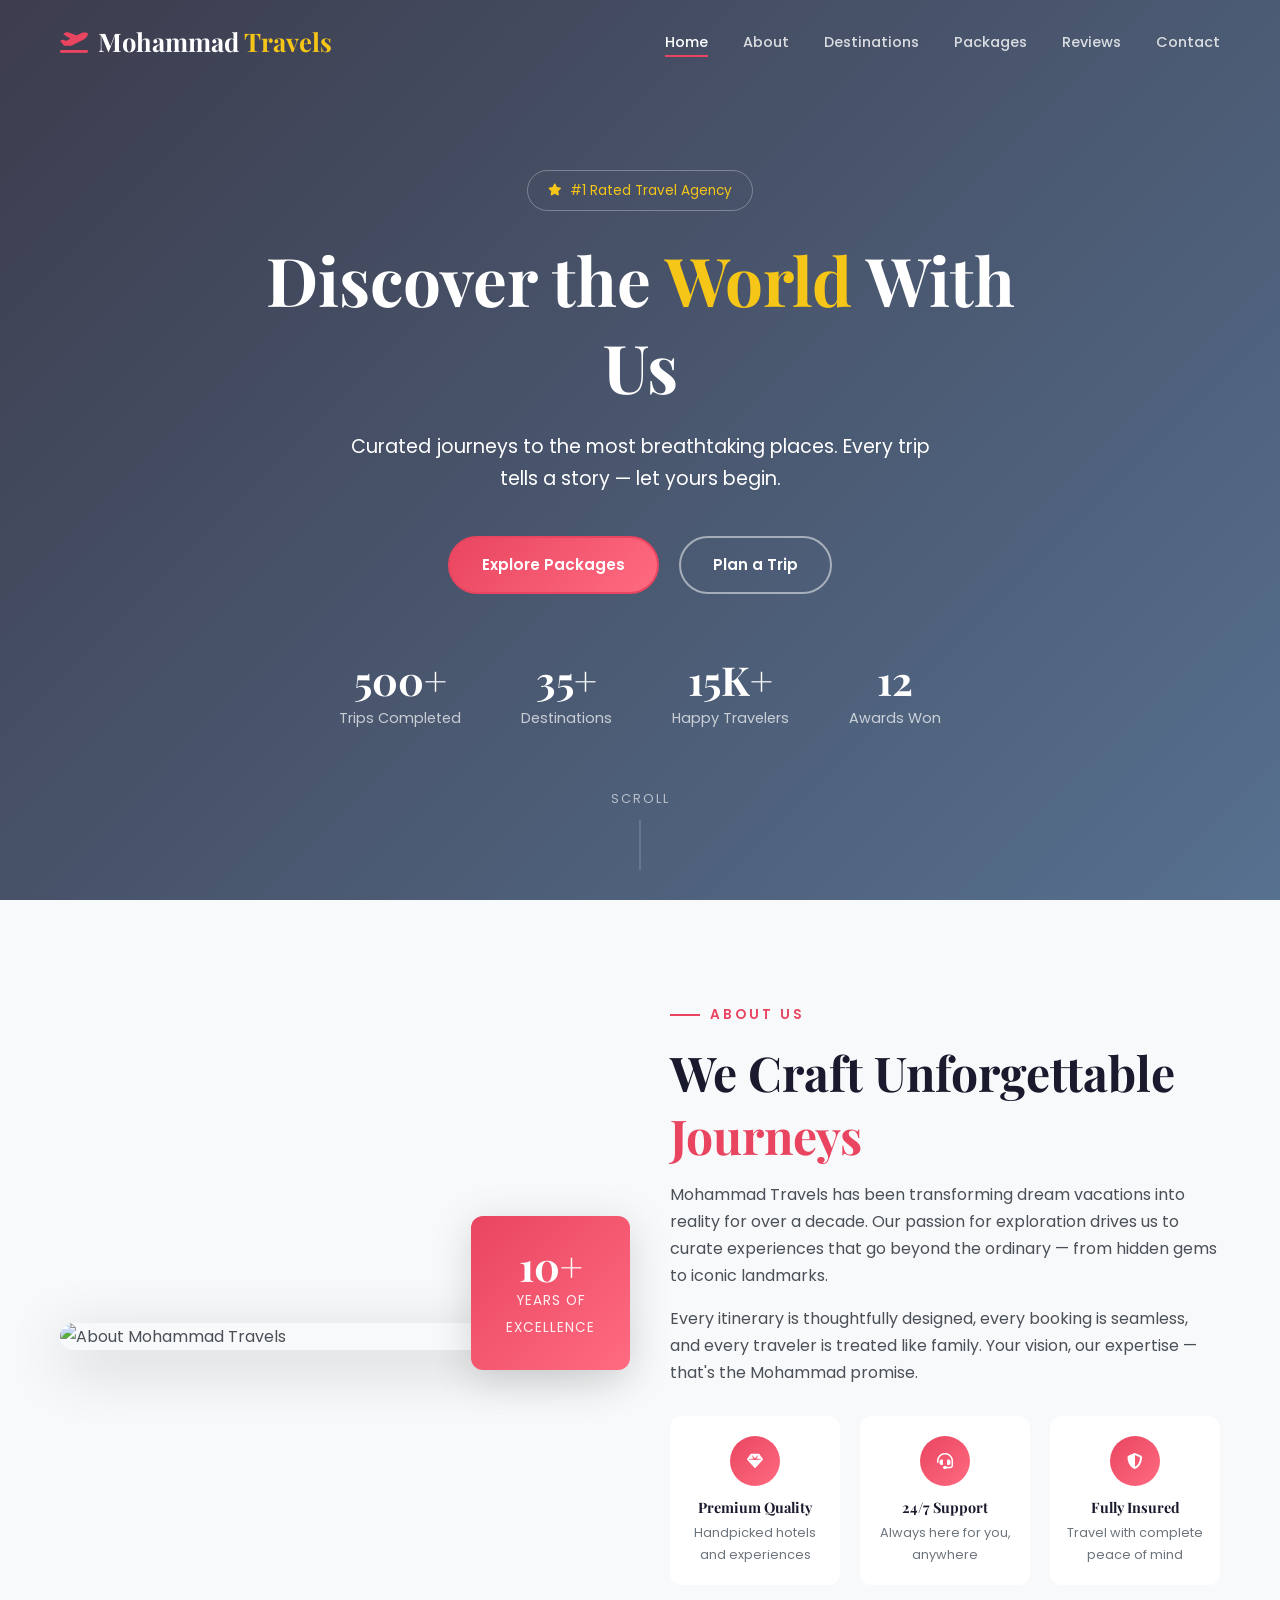
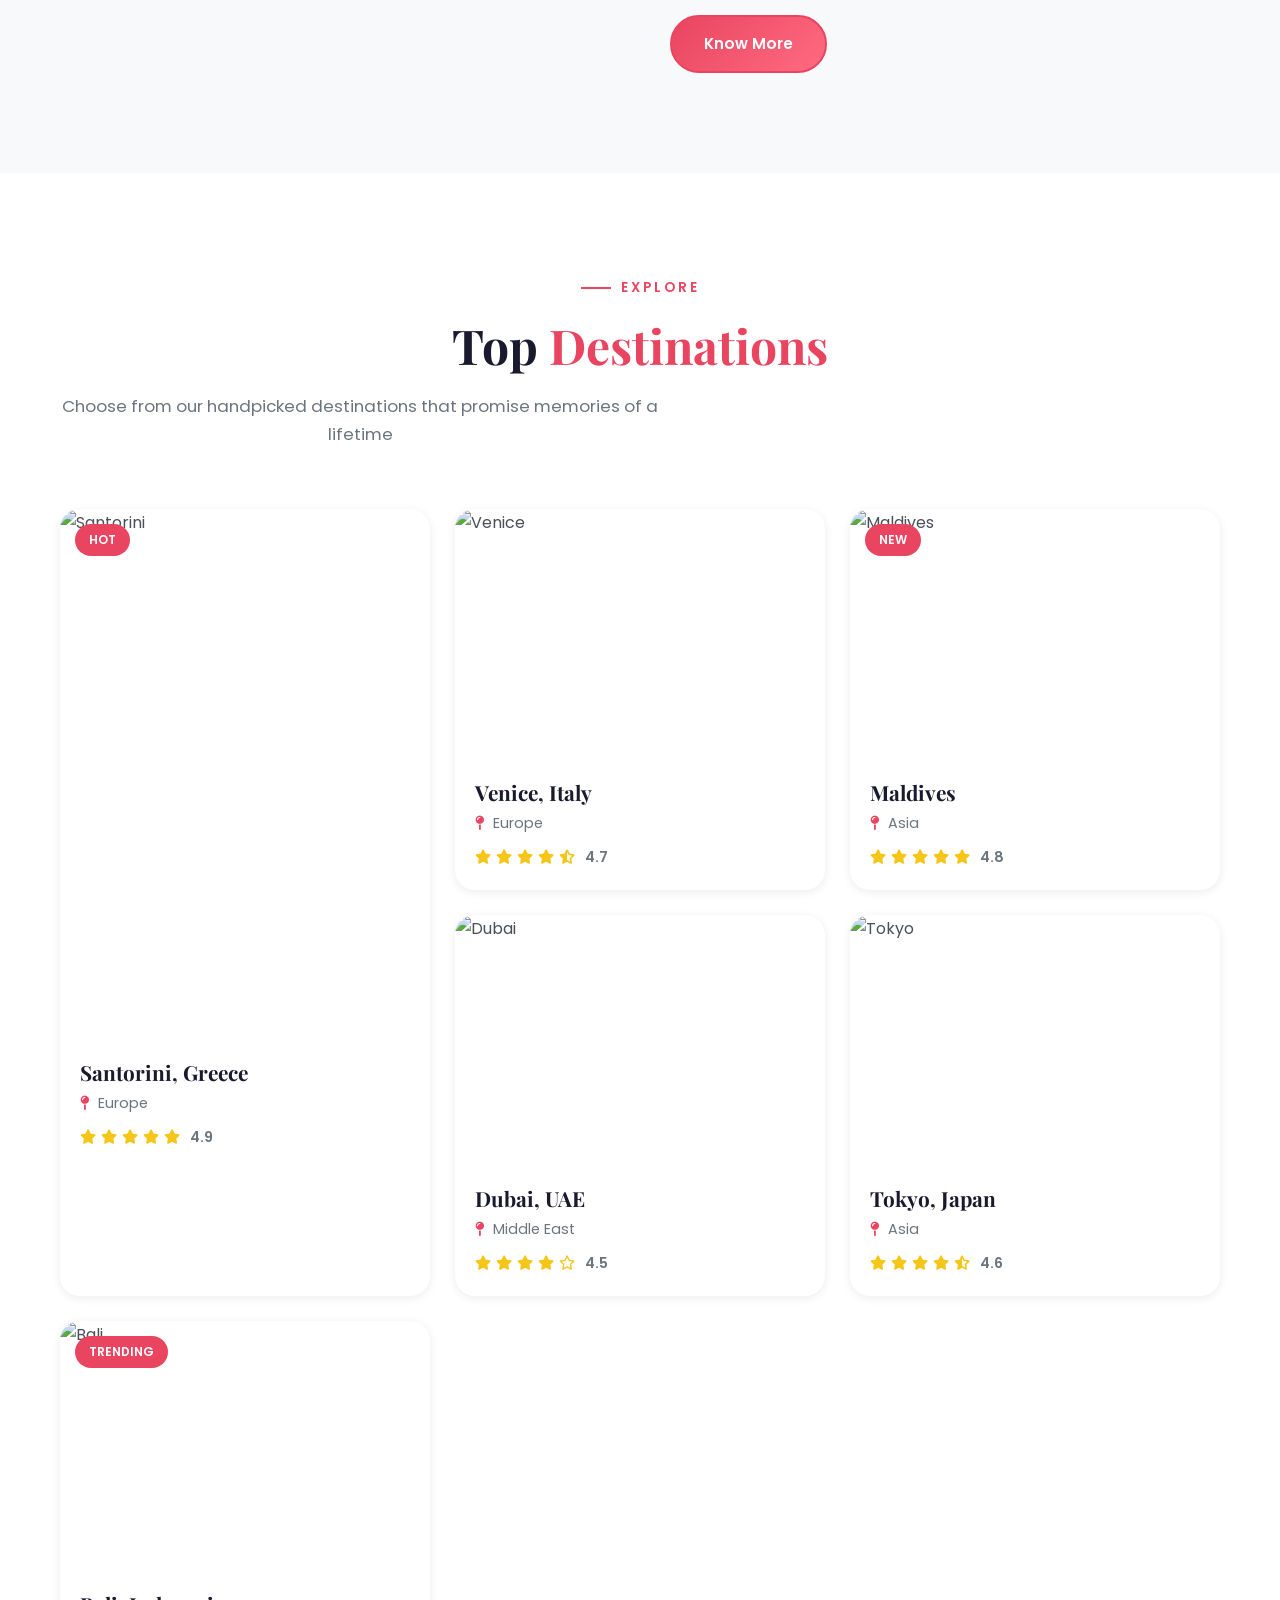
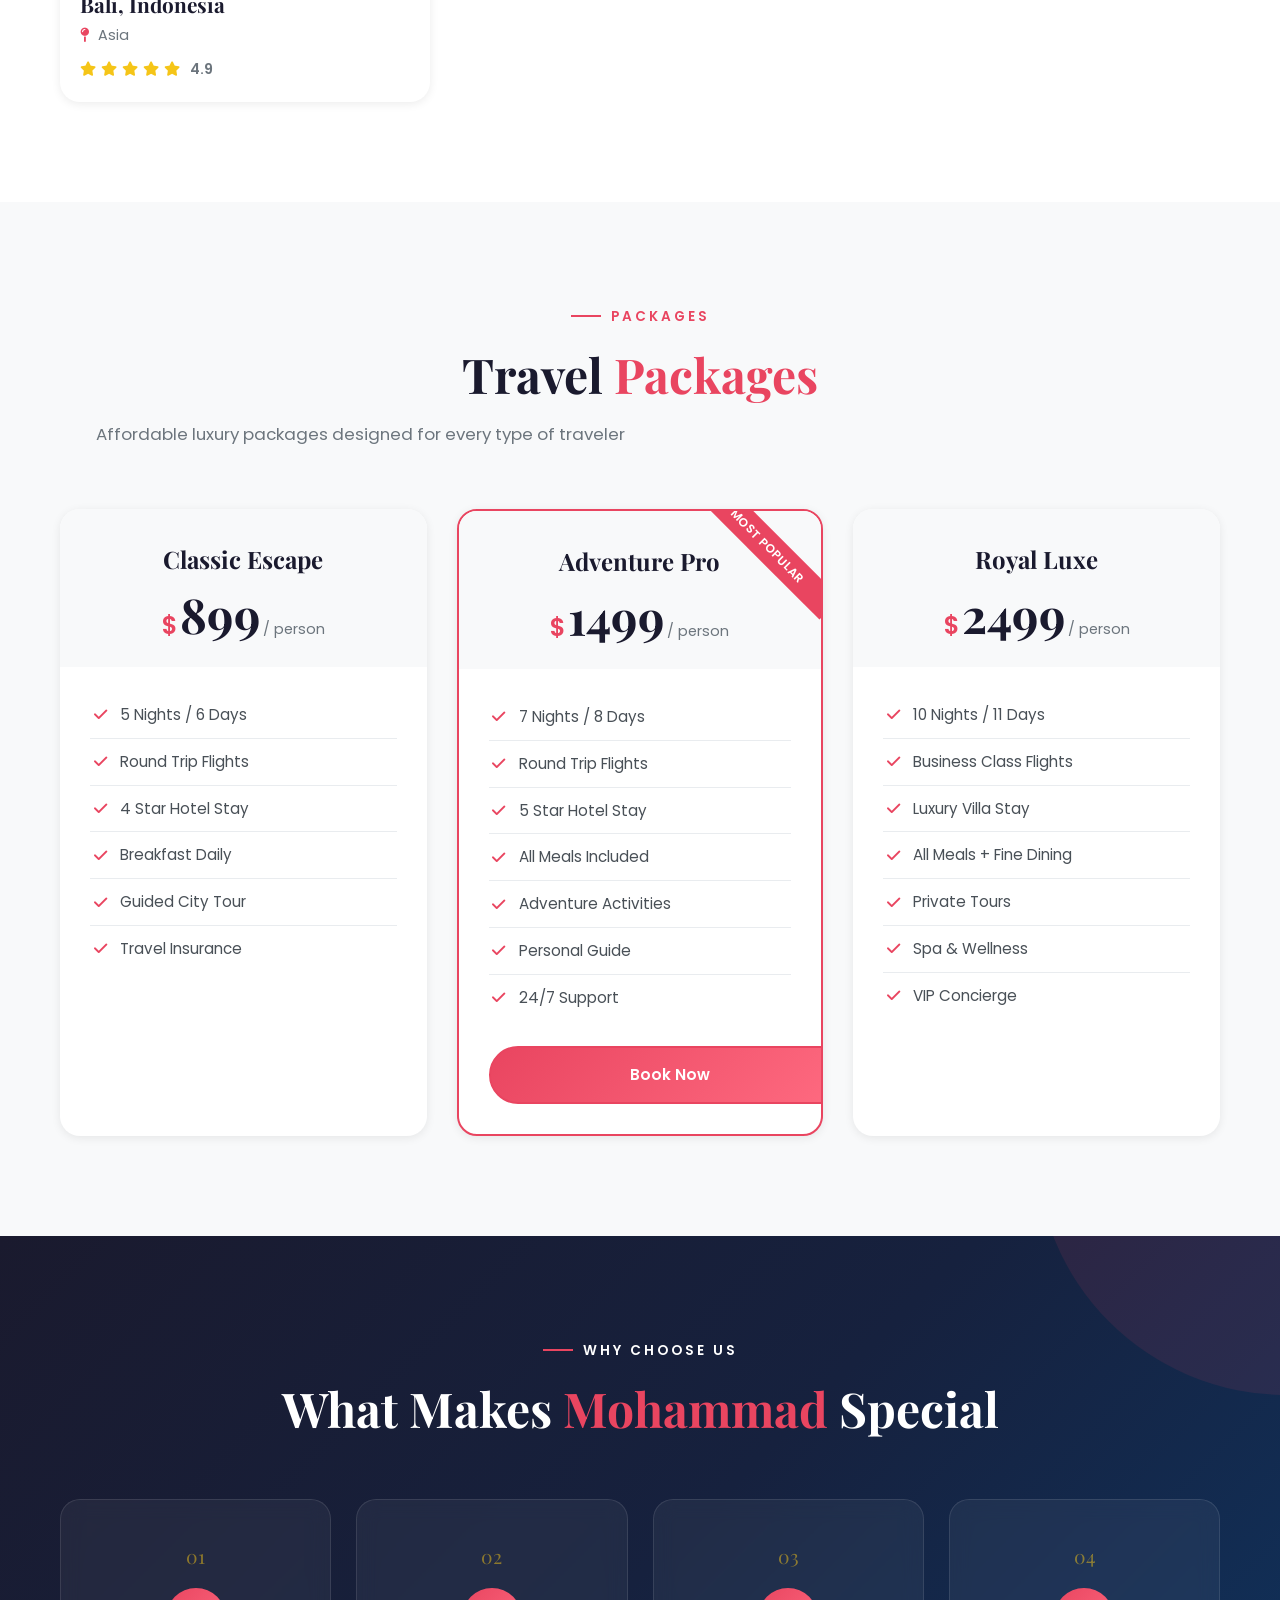
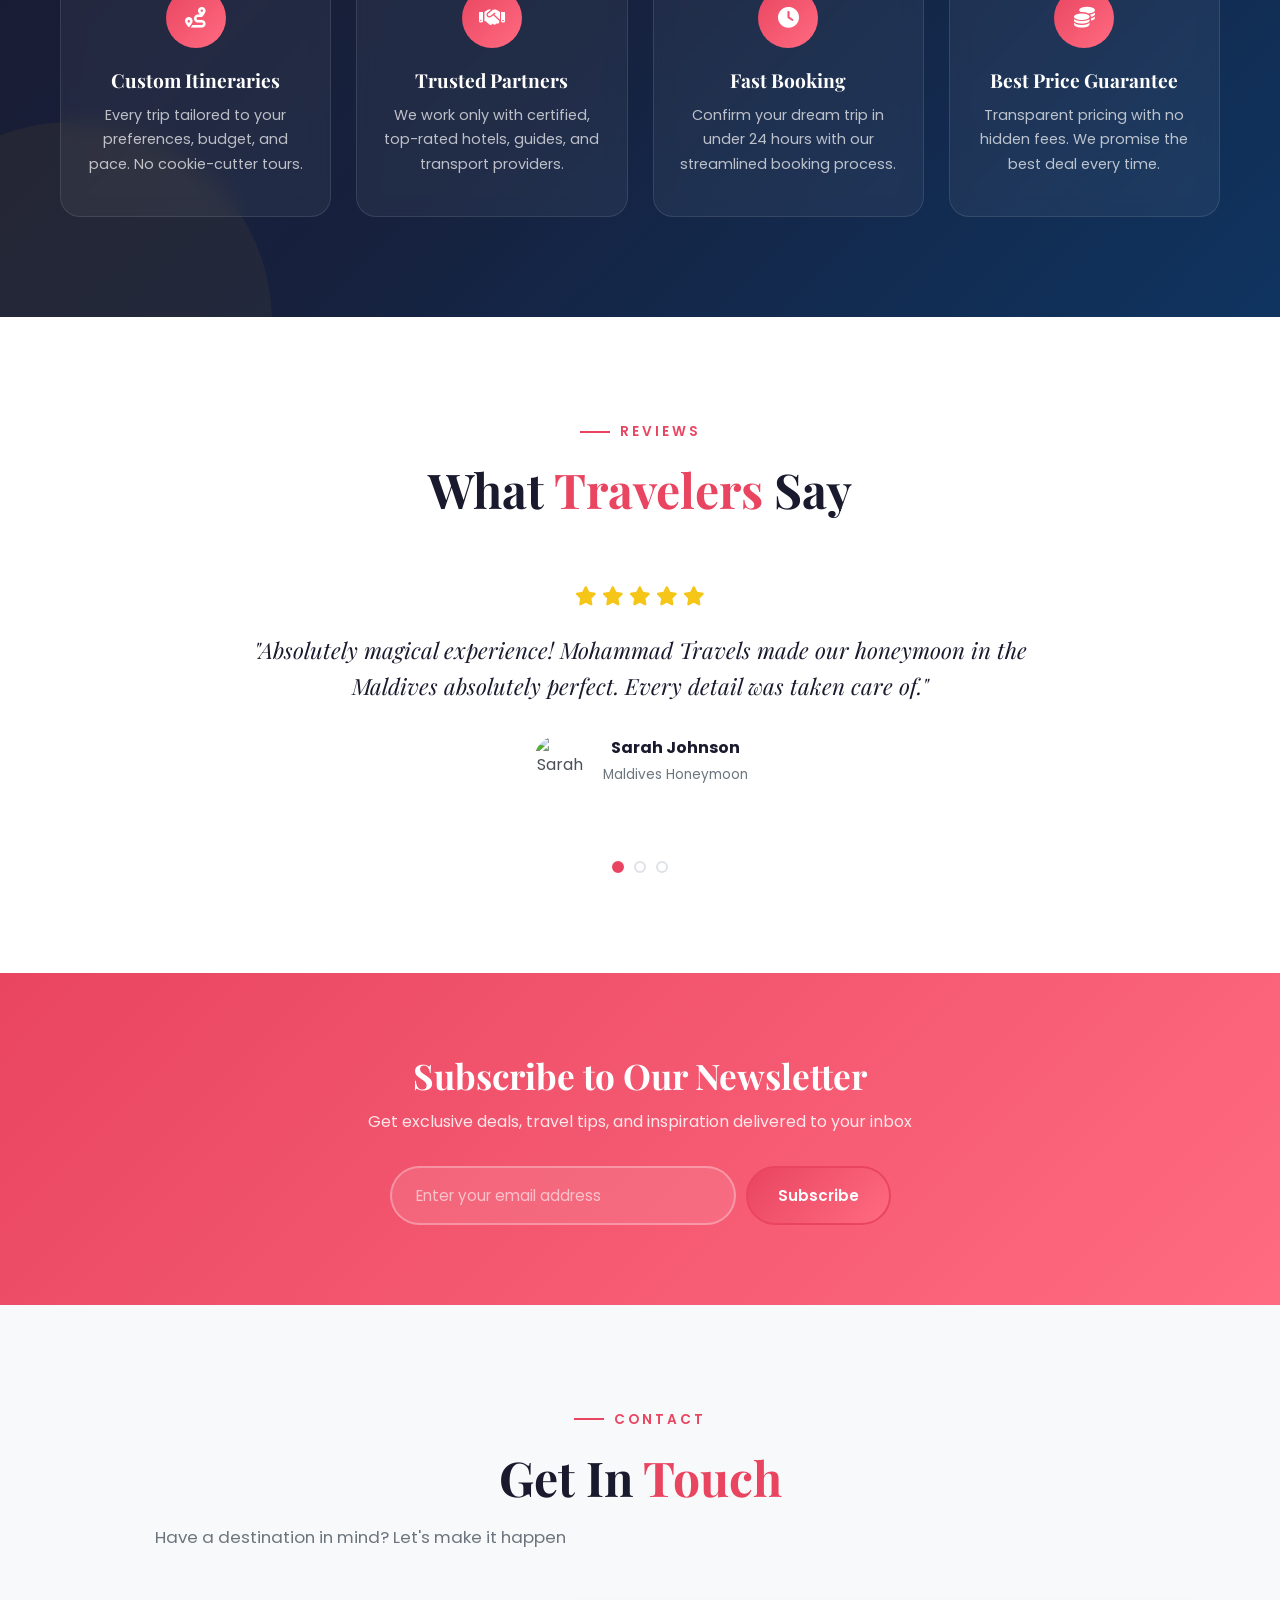
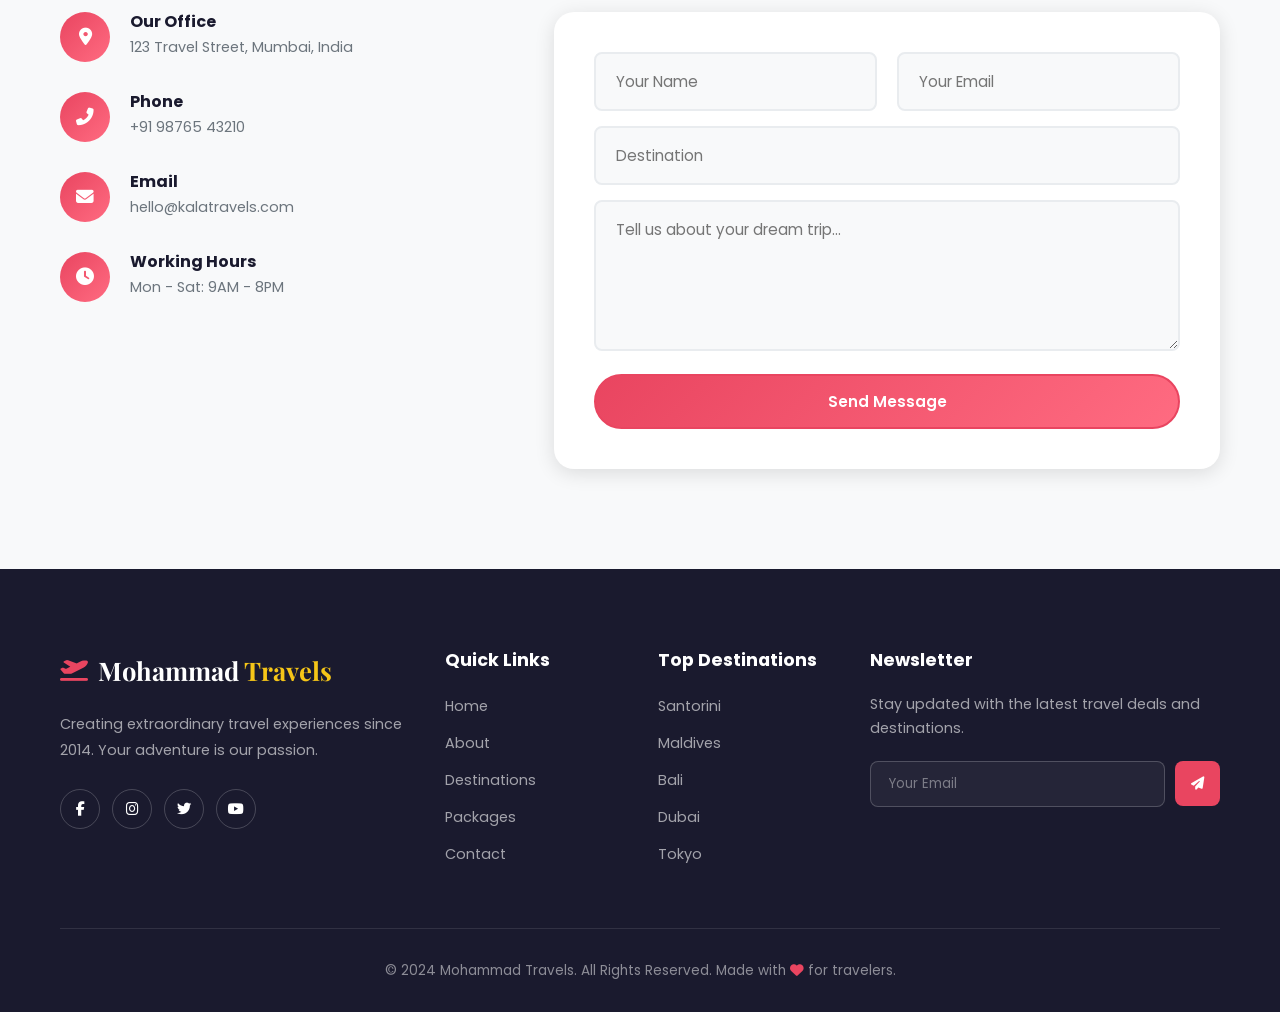
==== commit 2043d101: "style: Rename Kala Travels to Mohammad Travels" ====
--- a/index.html
+++ b/index.html
@@ -3,7 +3,7 @@
 <head>
     <meta charset="UTF-8">
     <meta name="viewport" content="width=device-width, initial-scale=1.0">
-    <title>Kala Travels - Your Journey Begins Here</title>
+    <title>Mohammad Travels - Your Journey Begins Here</title>
     <link rel="stylesheet" href="css/style.css">
     <link href="https://fonts.googleapis.com/css2?family=Playfair+Display:wght@400;600;700;900&family=Poppins:wght@300;400;500;600;700&display=swap" rel="stylesheet">
     <link rel="stylesheet" href="https://cdnjs.cloudflare.com/ajax/libs/font-awesome/6.5.1/css/all.min.css">
@@ -14,7 +14,7 @@
         <div class="nav-container">
             <a href="#" class="logo">
                 <i class="fas fa-plane-departure"></i>
-                <span>Kala <em>Travels</em></span>
+                <span>Mohammad <em>Travels</em></span>
             </a>
             <ul class="nav-links" id="navLinks">
                 <li><a href="#home" class="active">Home</a></li>
@@ -77,7 +77,7 @@
             <div class="about-grid">
                 <div class="about-image">
                     <div class="about-img-wrapper">
-                        <img src="https://images.unsplash.com/photo-1500835556837-99ac94a94552?w=800&q=80" alt="About Kala Travels">
+                        <img src="https://images.unsplash.com/photo-1500835556837-99ac94a94552?w=800&q=80" alt="About Mohammad Travels">
                         <div class="about-experience">
                             <span class="exp-number">10+</span>
                             <span class="exp-text">Years of<br>Excellence</span>
@@ -87,8 +87,8 @@
                 <div class="about-content">
                     <div class="section-tag">About Us</div>
                     <h2 class="section-title">We Craft Unforgettable <span>Journeys</span></h2>
-                    <p>Kala Travels has been transforming dream vacations into reality for over a decade. Our passion for exploration drives us to curate experiences that go beyond the ordinary — from hidden gems to iconic landmarks.</p>
-                    <p>Every itinerary is thoughtfully designed, every booking is seamless, and every traveler is treated like family. Your vision, our expertise — that's the Kala promise.</p>
+                    <p>Mohammad Travels has been transforming dream vacations into reality for over a decade. Our passion for exploration drives us to curate experiences that go beyond the ordinary — from hidden gems to iconic landmarks.</p>
+                    <p>Every itinerary is thoughtfully designed, every booking is seamless, and every traveler is treated like family. Your vision, our expertise — that's the Mohammad promise.</p>
                     <div class="about-features">
                         <div class="feature">
                             <div class="feature-icon"><i class="fas fa-gem"></i></div>
@@ -305,7 +305,7 @@
         <div class="container">
             <div class="section-header light">
                 <div class="section-tag">Why Choose Us</div>
-                <h2 class="section-title">What Makes <span>Kala</span> Special</h2>
+                <h2 class="section-title">What Makes <span>Mohammad</span> Special</h2>
             </div>
             <div class="reasons-grid">
                 <div class="reason-card">
@@ -351,7 +351,7 @@
                         <i class="fas fa-star"></i>
                         <i class="fas fa-star"></i>
                     </div>
-                    <p class="testimonial-text">"Absolutely magical experience! Kala Travels made our honeymoon in the Maldives absolutely perfect. Every detail was taken care of."</p>
+                    <p class="testimonial-text">"Absolutely magical experience! Mohammad Travels made our honeymoon in the Maldives absolutely perfect. Every detail was taken care of."</p>
                     <div class="testimonial-author">
                         <img src="https://images.unsplash.com/photo-1494790108377-be9c29b29330?w=100&q=80" alt="Sarah">
                         <div>
@@ -475,7 +475,7 @@
                 <div class="footer-brand">
                     <a href="#" class="logo">
                         <i class="fas fa-plane-departure"></i>
-                        <span>Kala <em>Travels</em></span>
+                        <span>Mohammad <em>Travels</em></span>
                     </a>
                     <p>Creating extraordinary travel experiences since 2014. Your adventure is our passion.</p>
                     <div class="social-links">
@@ -515,7 +515,7 @@
                 </div>
             </div>
             <div class="footer-bottom">
-                <p>© 2024 Kala Travels. All Rights Reserved. Made with <i class="fas fa-heart"></i> for travelers.</p>
+                <p>© 2024 Mohammad Travels. All Rights Reserved. Made with <i class="fas fa-heart"></i> for travelers.</p>
             </div>
         </div>
     </footer>
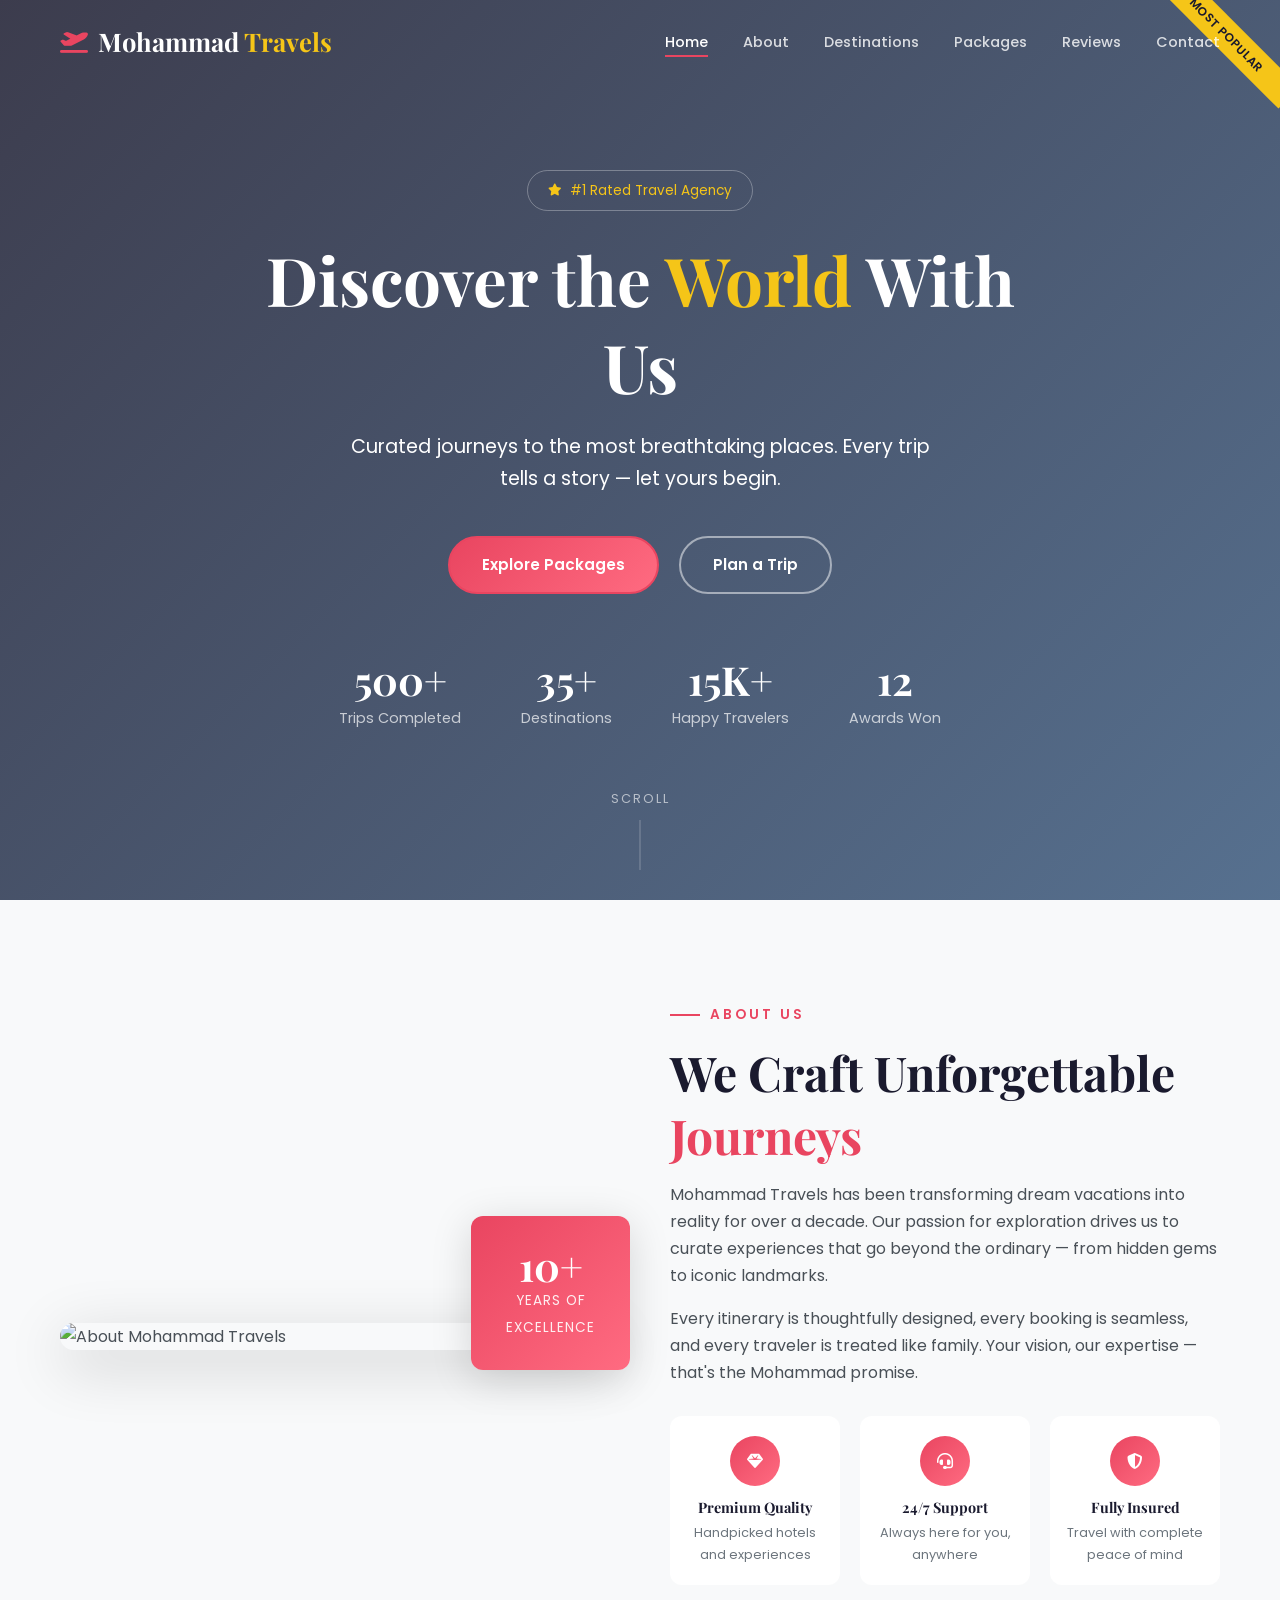
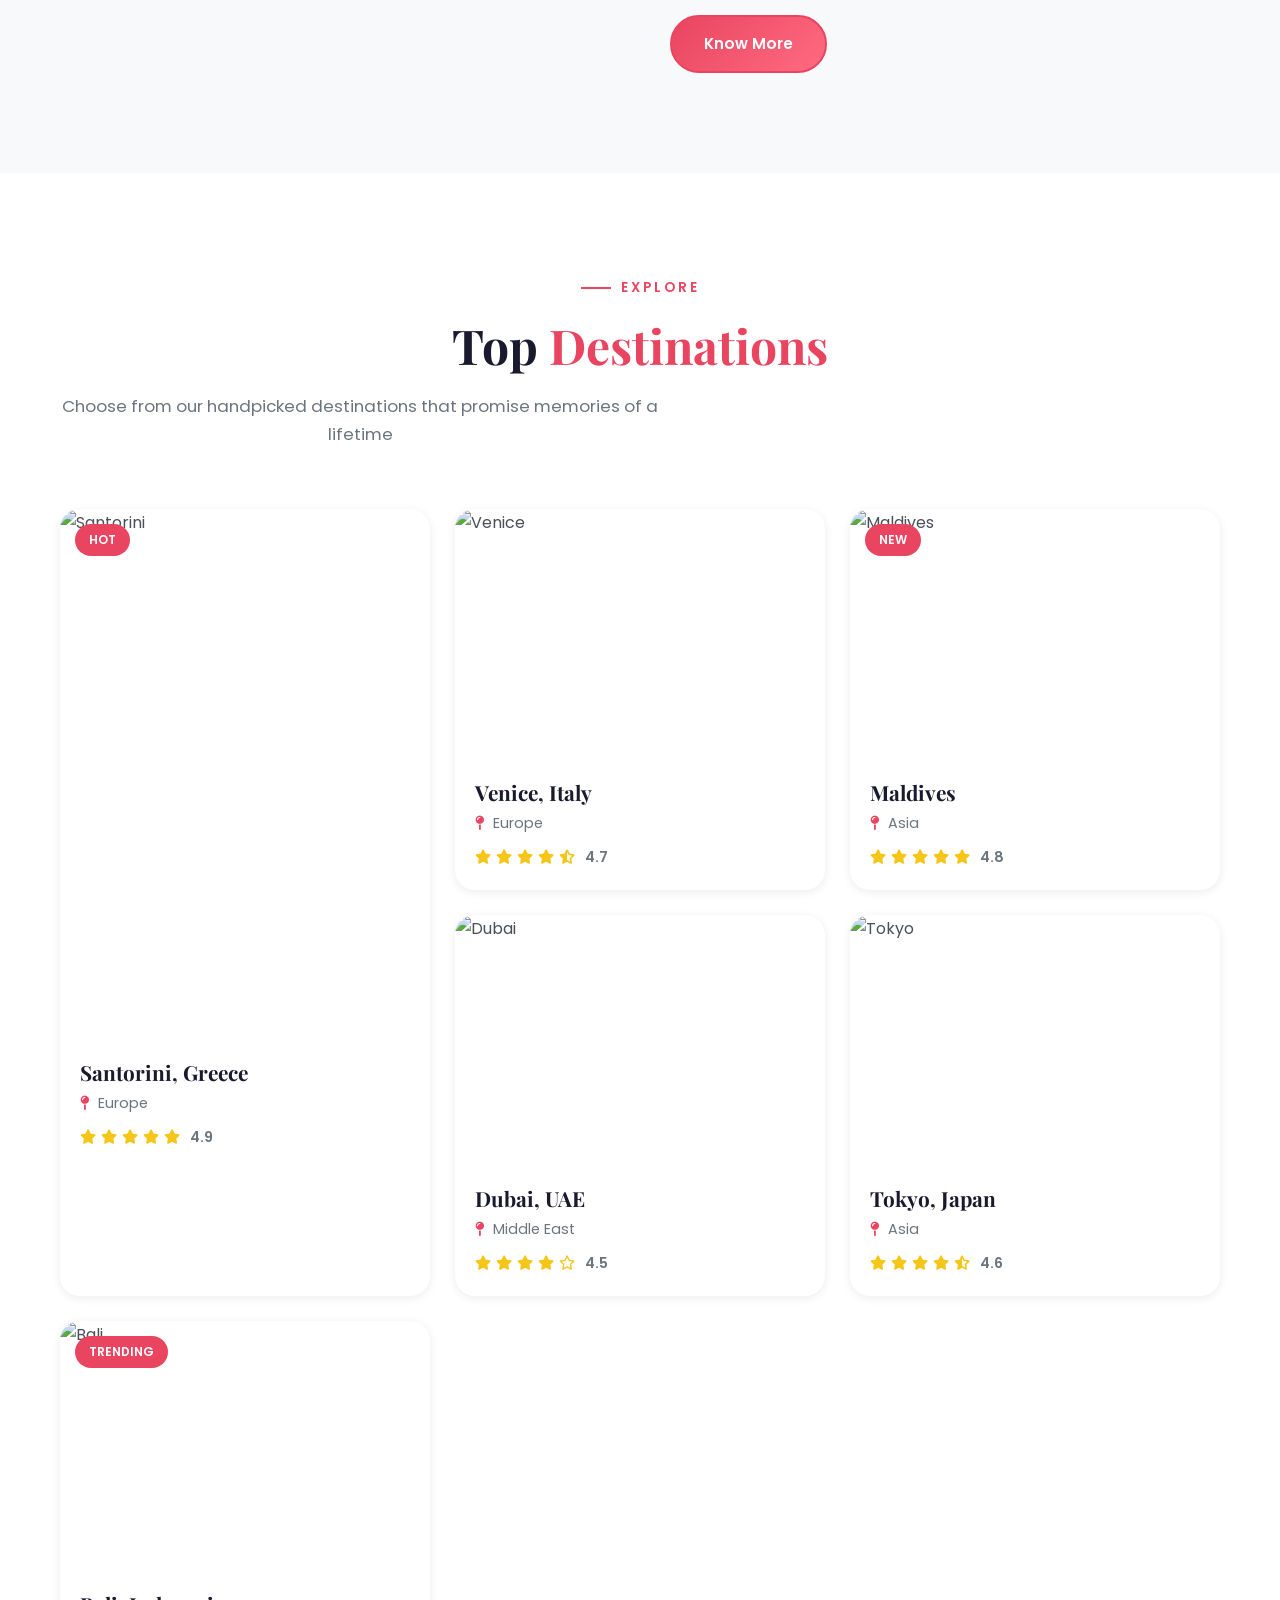
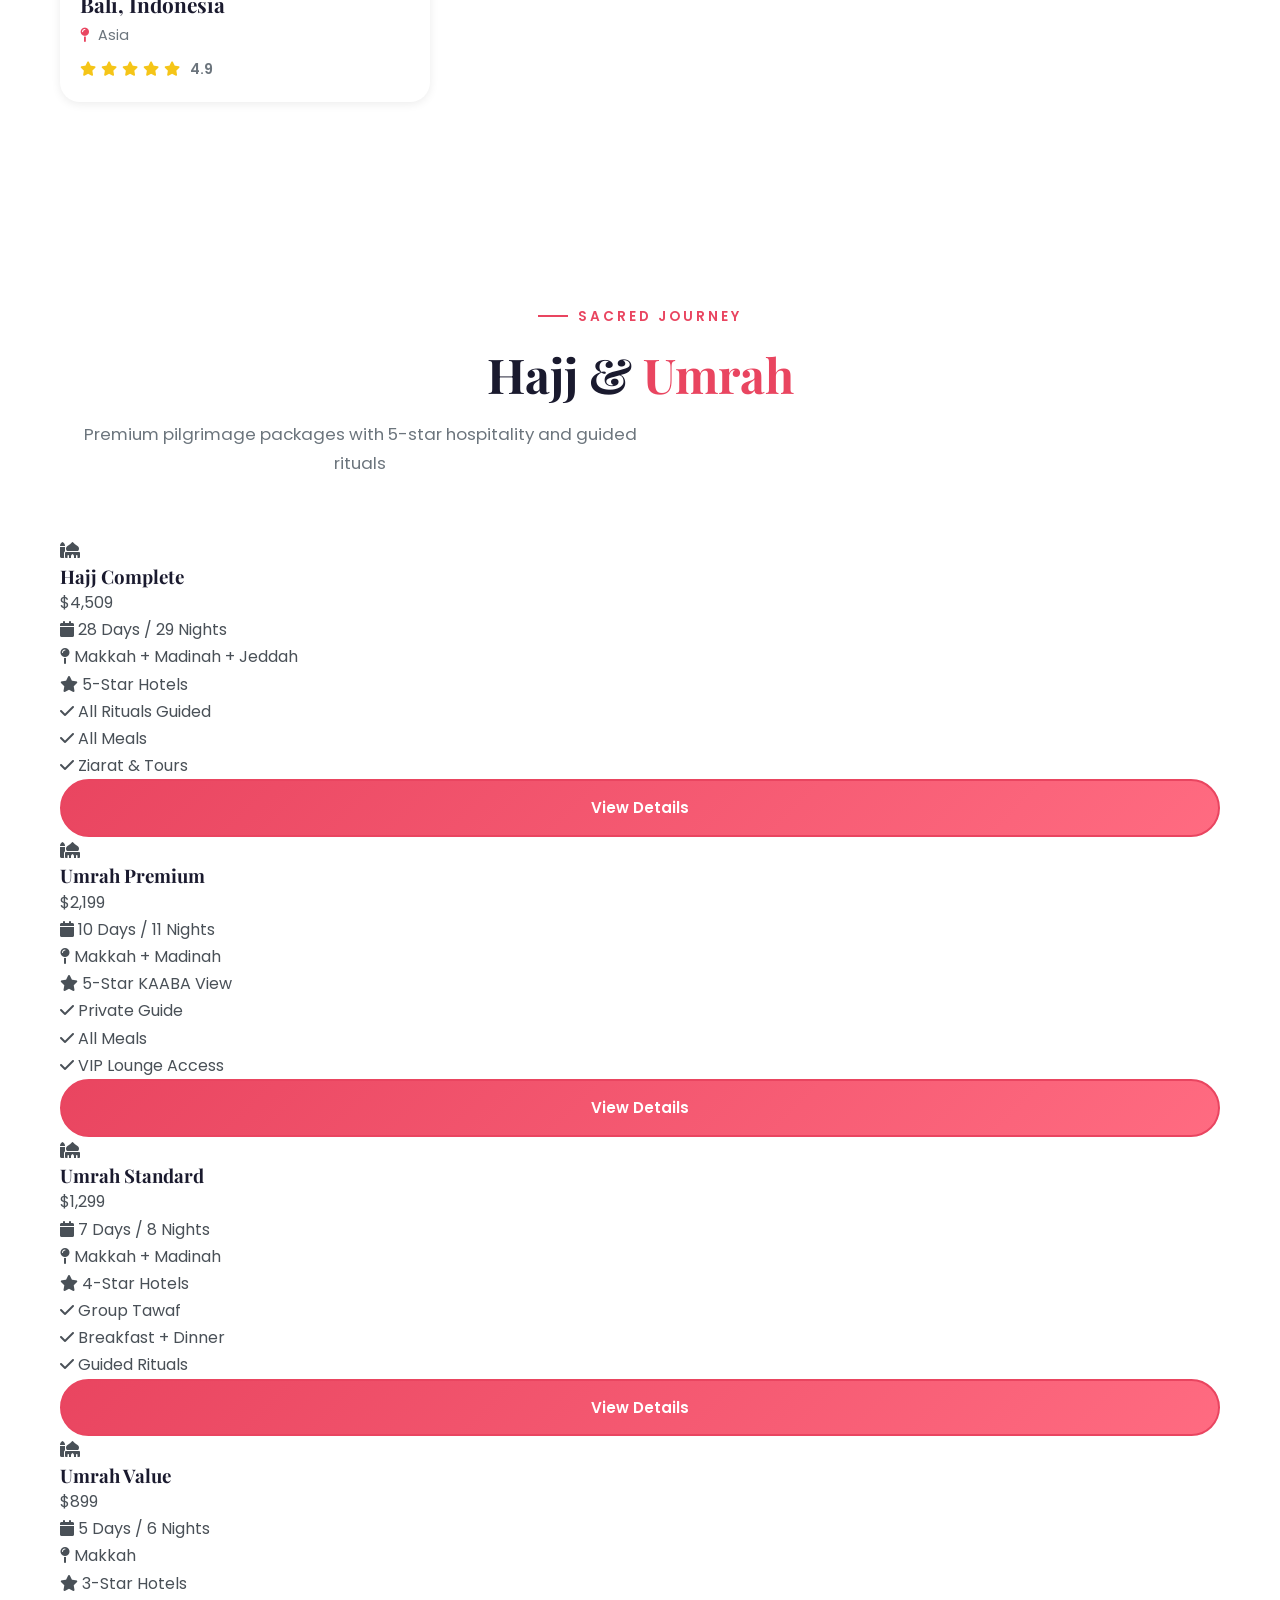
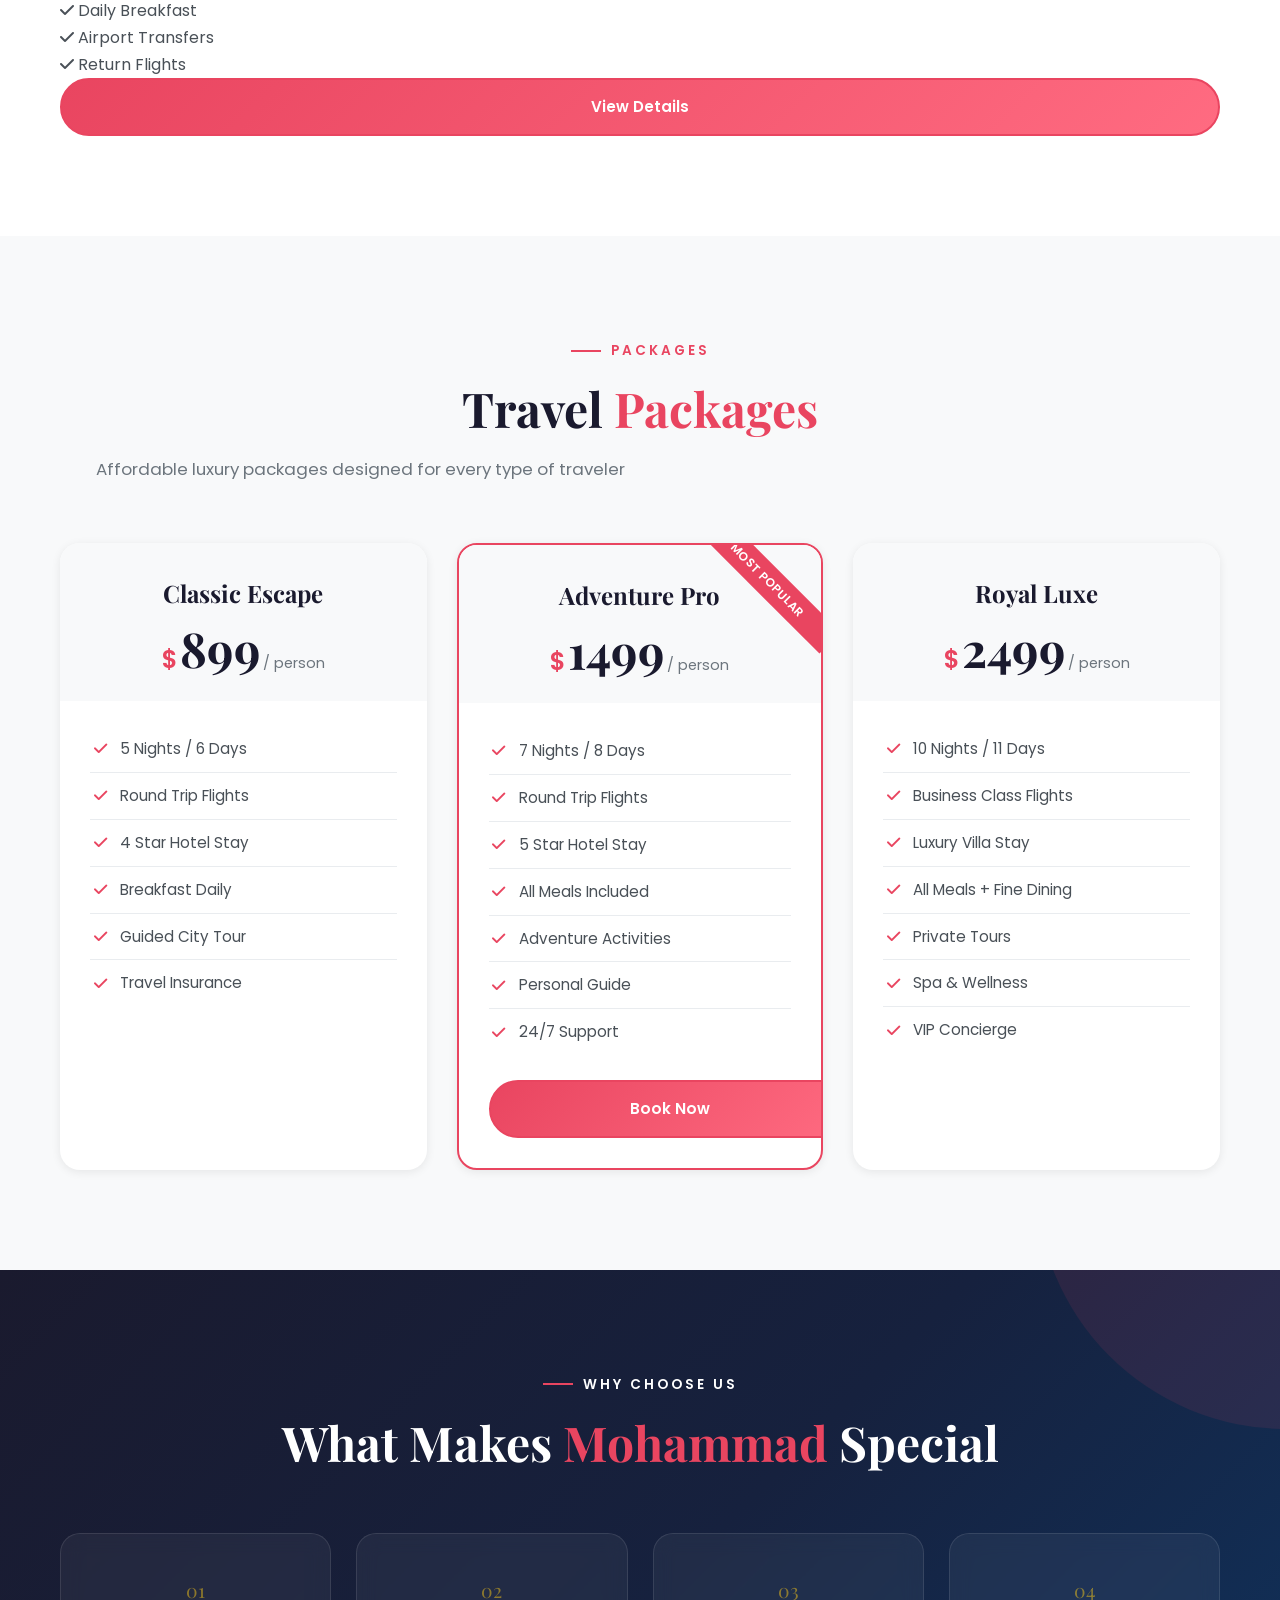
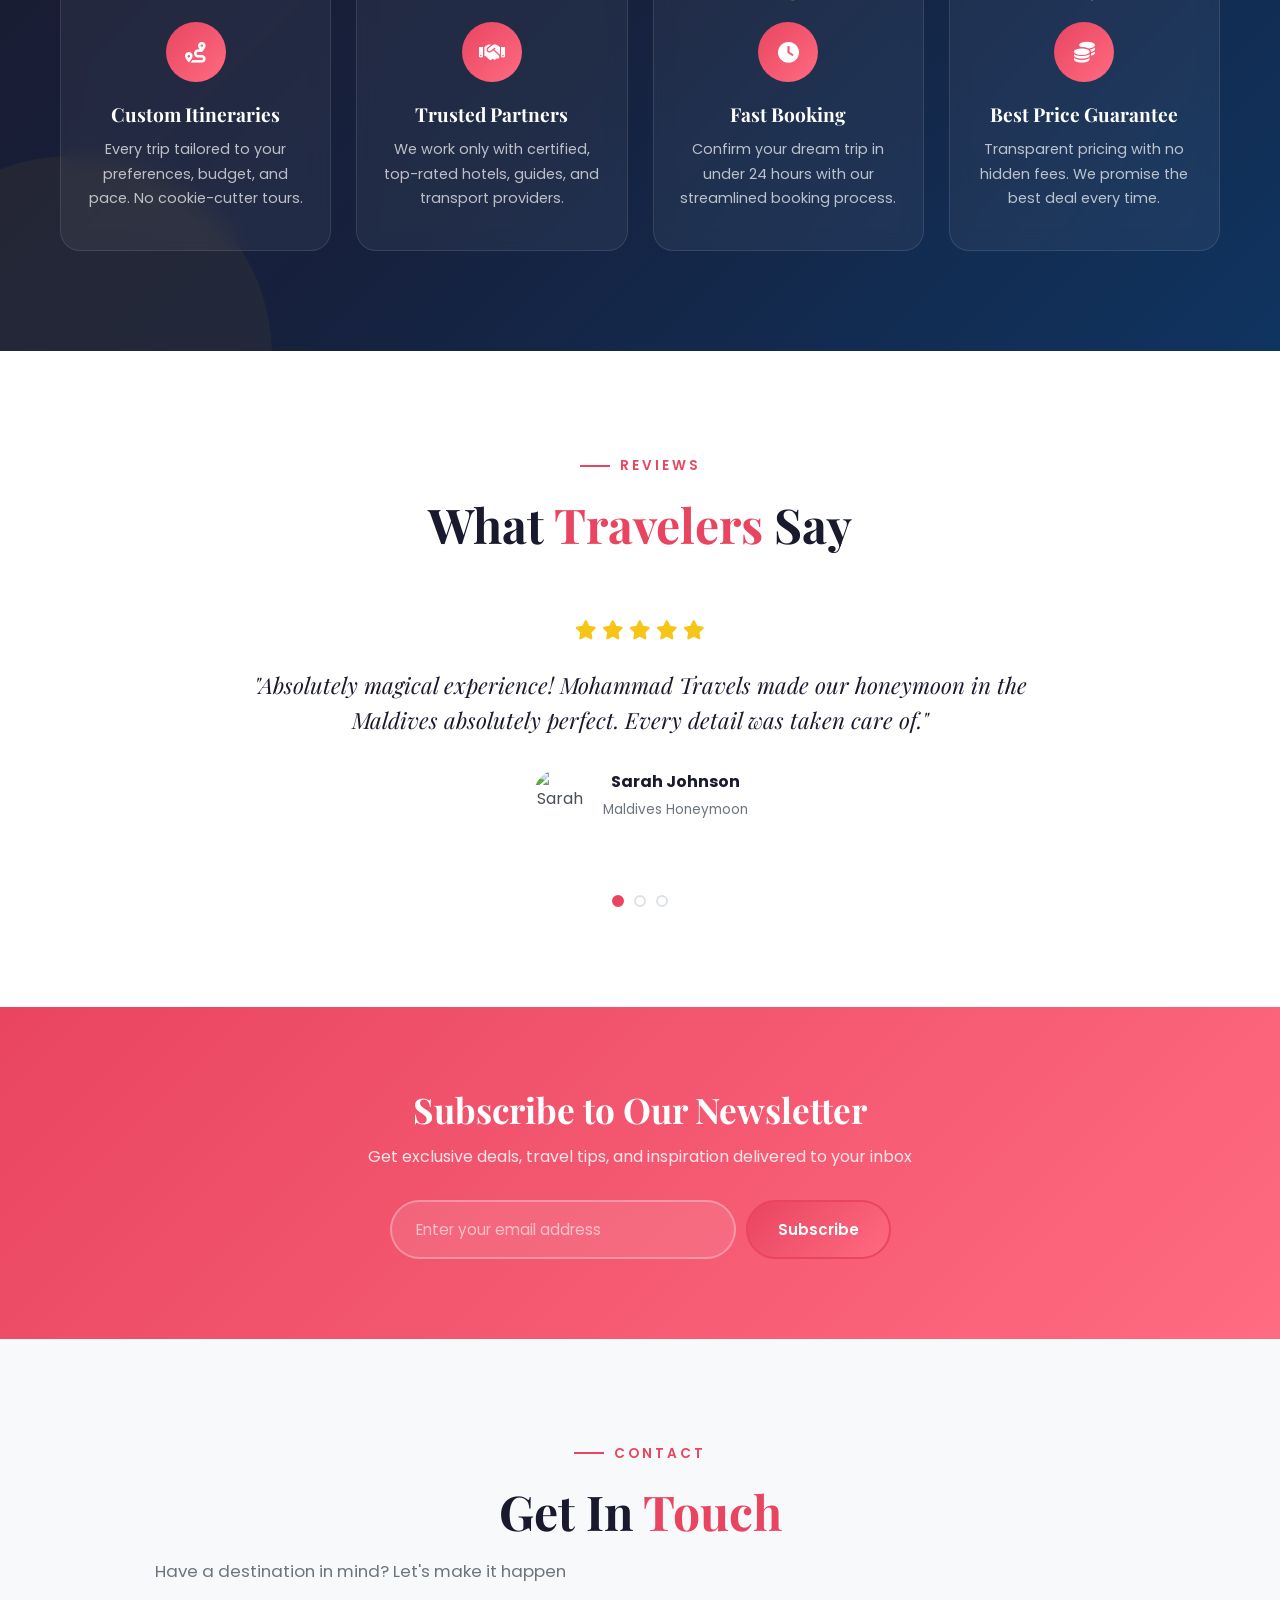
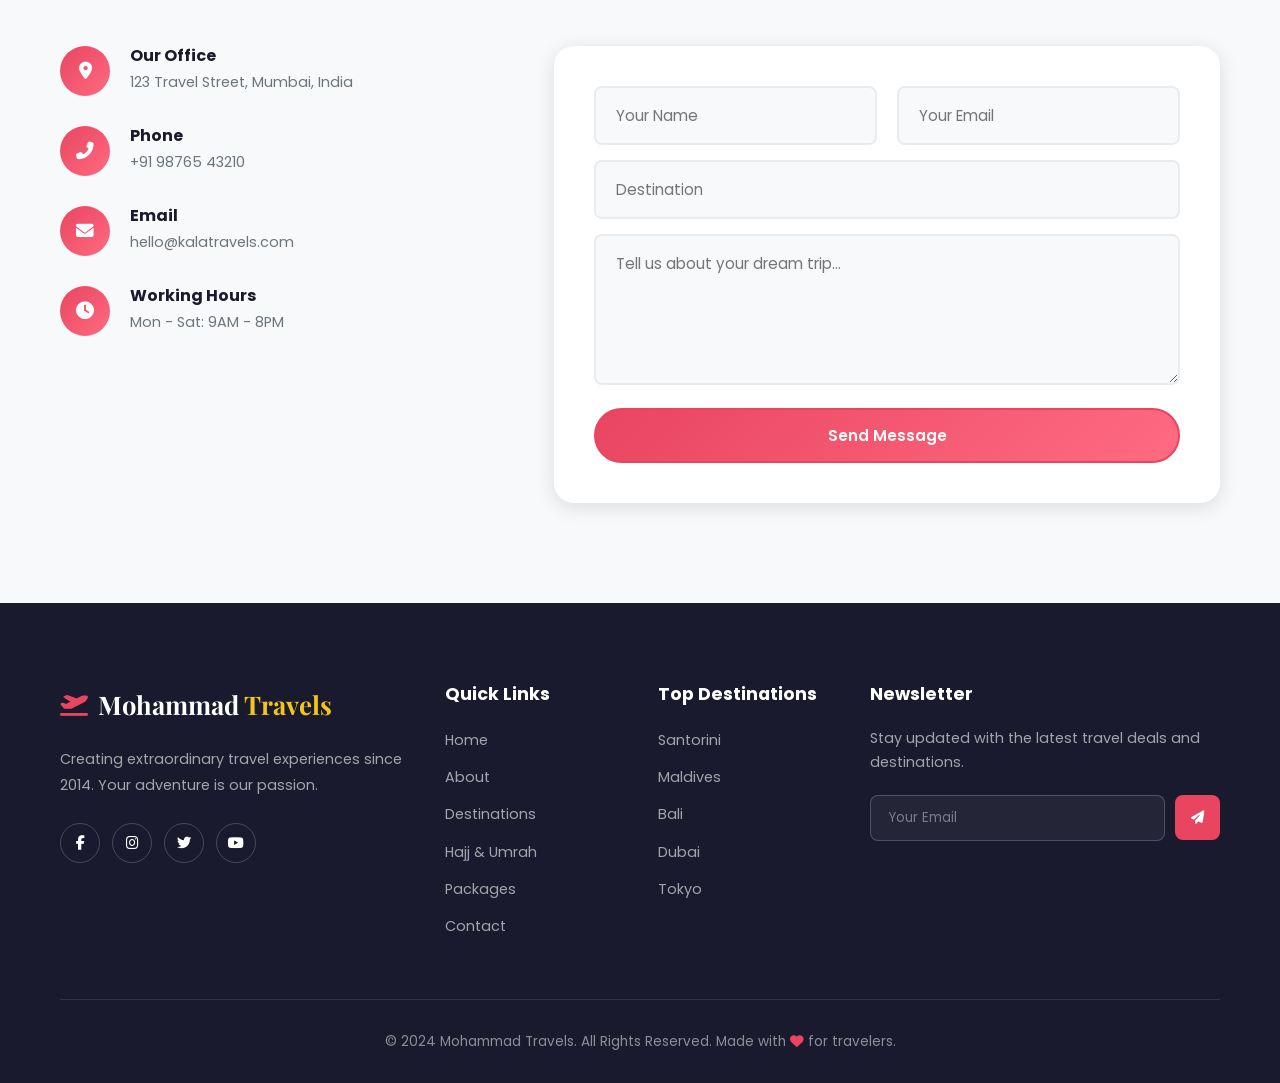
==== commit f6977621: "feat: Add Hajj & Umrah packages section with 4 packages Hajj & Umrah Section on homepage: - Hajj Com" ====
--- a/index.html
+++ b/index.html
@@ -120,7 +120,7 @@
                 <p>Choose from our handpicked destinations that promise memories of a lifetime</p>
             </div>
             <div class="destinations-grid">
-                <div class="destination-card featured">
+                <div class="destination-card featured" onclick="window.location.href='destinations/santorini.html'" style="cursor:pointer">
                     <div class="dest-image">
                         <img src="https://images.unsplash.com/photo-1512453979798-5ea266f8880c?w=600&q=80" alt="Santorini">
                         <span class="dest-badge">Hot</span>
@@ -138,7 +138,7 @@
                         </div>
                     </div>
                 </div>
-                <div class="destination-card">
+                <div class="destination-card" onclick="window.location.href='destinations/venice.html'" style="cursor:pointer">
                     <div class="dest-image">
                         <img src="https://images.unsplash.com/photo-1523906834658-6e24ef2386f9?w=600&q=80" alt="Venice">
                     </div>
@@ -155,7 +155,7 @@
                         </div>
                     </div>
                 </div>
-                <div class="destination-card">
+                <div class="destination-card" onclick="window.location.href='destinations/maldives.html'" style="cursor:pointer">
                     <div class="dest-image">
                         <img src="https://images.unsplash.com/photo-1518548419970-58e3b4079ab2?w=600&q=80" alt="Maldives">
                         <span class="dest-badge">New</span>
@@ -173,7 +173,7 @@
                         </div>
                     </div>
                 </div>
-                <div class="destination-card">
+                <div class="destination-card" onclick="window.location.href='destinations/dubai.html'" style="cursor:pointer">
                     <div class="dest-image">
                         <img src="https://images.unsplash.com/photo-1531572753322-ad063cecc140?w=600&q=80" alt="Dubai">
                     </div>
@@ -190,7 +190,7 @@
                         </div>
                     </div>
                 </div>
-                <div class="destination-card">
+                <div class="destination-card" onclick="window.location.href='destinations/tokyo.html'" style="cursor:pointer">
                     <div class="dest-image">
                         <img src="https://images.unsplash.com/photo-1540959733332-eab4deabeeaf?w=600&q=80" alt="Tokyo">
                     </div>
@@ -207,7 +207,7 @@
                         </div>
                     </div>
                 </div>
-                <div class="destination-card">
+                <div class="destination-card" onclick="window.location.href='destinations/bali.html'" style="cursor:pointer">
                     <div class="dest-image">
                         <img src="https://images.unsplash.com/photo-1512850183-6d7990f42385?w=600&q=80" alt="Bali">
                         <span class="dest-badge">Trending</span>
@@ -224,6 +224,75 @@
                             <span>4.9</span>
                         </div>
                     </div>
+                </div>
+            </div>
+        </div>
+    </section>
+
+    <section class="hajj-umrah" id="hajjumrah">
+        <div class="container">
+            <div class="section-header">
+                <div class="section-tag">Sacred Journey</div>
+                <h2 class="section-title">Hajj & <span>Umrah</span></h2>
+                <p>Premium pilgrimage packages with 5-star hospitality and guided rituals</p>
+            </div>
+            <div class="hajj-grid">
+                <div class="hajj-card" onclick="window.location.href='hajj-umrah/hajj-complete.html'" style="cursor:pointer">
+                    <div class="hajj-icon"><i class="fas fa-mosque"></i></div>
+                    <h3>Hajj Complete</h3>
+                    <div class="hajj-price"><span>$</span>4,509</div>
+                    <ul>
+                        <li><i class="fas fa-calendar"></i> 28 Days / 29 Nights</li>
+                        <li><i class="fas fa-map-pin"></i> Makkah + Madinah + Jeddah</li>
+                        <li><i class="fas fa-star"></i> 5-Star Hotels</li>
+                        <li><i class="fas fa-check"></i> All Rituals Guided</li>
+                        <li><i class="fas fa-check"></i> All Meals</li>
+                        <li><i class="fas fa-check"></i> Ziarat & Tours</li>
+                    </ul>
+                    <a href="hajj-umrah/hajj-complete.html" class="btn btn-primary btn-full">View Details</a>
+                </div>
+                <div class="hajj-card popular" onclick="window.location.href='hajj-umrah/umrah-premium.html'" style="cursor:pointer">
+                    <div class="popular-badge" style="background: var(--gold); color: var(--primary);">Most Popular</div>
+                    <div class="hajj-icon"><i class="fas fa-mosque"></i></div>
+                    <h3>Umrah Premium</h3>
+                    <div class="hajj-price"><span>$</span>2,199</div>
+                    <ul>
+                        <li><i class="fas fa-calendar"></i> 10 Days / 11 Nights</li>
+                        <li><i class="fas fa-map-pin"></i> Makkah + Madinah</li>
+                        <li><i class="fas fa-star"></i> 5-Star KAABA View</li>
+                        <li><i class="fas fa-check"></i> Private Guide</li>
+                        <li><i class="fas fa-check"></i> All Meals</li>
+                        <li><i class="fas fa-check"></i> VIP Lounge Access</li>
+                    </ul>
+                    <a href="hajj-umrah/umrah-premium.html" class="btn btn-primary btn-full">View Details</a>
+                </div>
+                <div class="hajj-card" onclick="window.location.href='hajj-umrah/umrah-standard.html'" style="cursor:pointer">
+                    <div class="hajj-icon"><i class="fas fa-mosque"></i></div>
+                    <h3>Umrah Standard</h3>
+                    <div class="hajj-price"><span>$</span>1,299</div>
+                    <ul>
+                        <li><i class="fas fa-calendar"></i> 7 Days / 8 Nights</li>
+                        <li><i class="fas fa-map-pin"></i> Makkah + Madinah</li>
+                        <li><i class="fas fa-star"></i> 4-Star Hotels</li>
+                        <li><i class="fas fa-check"></i> Group Tawaf</li>
+                        <li><i class="fas fa-check"></i> Breakfast + Dinner</li>
+                        <li><i class="fas fa-check"></i> Guided Rituals</li>
+                    </ul>
+                    <a href="hajj-umrah/umrah-standard.html" class="btn btn-primary btn-full">View Details</a>
+                </div>
+                <div class="hajj-card" onclick="window.location.href='hajj-umrah/umrah-value.html'" style="cursor:pointer">
+                    <div class="hajj-icon"><i class="fas fa-mosque"></i></div>
+                    <h3>Umrah Value</h3>
+                    <div class="hajj-price"><span>$</span>899</div>
+                    <ul>
+                        <li><i class="fas fa-calendar"></i> 5 Days / 6 Nights</li>
+                        <li><i class="fas fa-map-pin"></i> Makkah</li>
+                        <li><i class="fas fa-star"></i> 3-Star Hotels</li>
+                        <li><i class="fas fa-check"></i> Daily Breakfast</li>
+                        <li><i class="fas fa-check"></i> Airport Transfers</li>
+                        <li><i class="fas fa-check"></i> Return Flights</li>
+                    </ul>
+                    <a href="hajj-umrah/umrah-value.html" class="btn btn-primary btn-full">View Details</a>
                 </div>
             </div>
         </div>
@@ -490,7 +559,8 @@
                     <ul>
                         <li><a href="#home">Home</a></li>
                         <li><a href="#about">About</a></li>
-                        <li><a href="#destinations">Destinations</a></li>
+<li><a href="#destinations">Destinations</a></li>
+                <li><a href="#hajjumrah">Hajj & Umrah</a></li>
                         <li><a href="#packages">Packages</a></li>
                         <li><a href="#contact">Contact</a></li>
                     </ul>
--- a/css/style.css
+++ b/css/style.css
@@ -1185,7 +1185,433 @@
     color: var(--accent);
 }
 
-/* Scroll Top */
+/* Destination Detail Pages */
+.dest-hero {
+    position: relative;
+    height: 60vh;
+    min-height: 450px;
+    display: flex;
+    align-items: center;
+    justify-content: center;
+    overflow: hidden;
+    margin-top: 60px;
+}
+
+.dest-hero-bg {
+    position: absolute;
+    top: 0;
+    left: 0;
+    width: 100%;
+    height: 100%;
+    background-size: cover;
+    background-position: center;
+}
+
+.dest-hero-overlay {
+    position: absolute;
+    top: 0;
+    left: 0;
+    width: 100%;
+    height: 100%;
+    background: linear-gradient(135deg, rgba(26,26,46,0.88) 0%, rgba(15,52,96,0.7) 100%);
+}
+
+.dest-hero-content {
+    position: relative;
+    z-index: 2;
+    text-align: center;
+    color: var(--white);
+    padding: 0 20px;
+    animation: fadeUp 1s ease;
+}
+
+.dest-tag {
+    display: inline-block;
+    font-family: 'Poppins', sans-serif;
+    font-size: 0.85rem;
+    font-weight: 600;
+    text-transform: uppercase;
+    letter-spacing: 3px;
+    color: var(--gold);
+    margin-bottom: 15px;
+    padding: 6px 18px;
+    border: 1px solid rgba(255,255,255,0.3);
+    border-radius: 50px;
+}
+
+.dest-hero-content h1 {
+    font-size: 3.5rem;
+    color: var(--white);
+    margin-bottom: 10px;
+}
+
+.dest-hero-content h1 em {
+    color: var(--gold);
+    font-style: normal;
+}
+
+.dest-hero-content p {
+    font-size: 1.2rem;
+    opacity: 0.85;
+    margin-bottom: 25px;
+}
+
+.dest-hero-meta {
+    display: flex;
+    gap: 25px;
+    justify-content: center;
+    flex-wrap: wrap;
+}
+
+.dest-hero-meta span {
+    display: flex;
+    align-items: center;
+    gap: 8px;
+    font-size: 0.95rem;
+    opacity: 0.9;
+}
+
+.dest-hero-meta i {
+    color: var(--gold);
+}
+
+.dest-overview {
+    background: var(--gray-100);
+}
+
+.dest-grid {
+    display: grid;
+    grid-template-columns: repeat(3, 1fr);
+    gap: 30px;
+}
+
+.dest-info-block {
+    background: var(--white);
+    padding: 30px;
+    border-radius: var(--radius-md);
+    box-shadow: var(--shadow-sm);
+}
+
+.dest-info-block h3 {
+    font-family: 'Poppins', sans-serif;
+    font-size: 1.1rem;
+    margin-bottom: 15px;
+    color: var(--primary);
+}
+
+.dest-info-block h3 i {
+    color: var(--accent);
+    margin-right: 8px;
+}
+
+.dest-info-block p {
+    font-size: 0.95rem;
+    color: var(--gray-600);
+    line-height: 1.7;
+}
+
+.dest-location-list li {
+    padding: 8px 0;
+    font-size: 0.95rem;
+    color: var(--gray-600);
+    display: flex;
+    align-items: center;
+    gap: 8px;
+}
+
+.dest-location-list li i {
+    color: var(--accent);
+    width: 16px;
+    text-align: center;
+}
+
+.dest-attractions {
+    background: var(--white);
+}
+
+.attractions-grid {
+    display: grid;
+    grid-template-columns: repeat(3, 1fr);
+    gap: 25px;
+}
+
+.attraction-card {
+    background: var(--gray-100);
+    padding: 30px;
+    border-radius: var(--radius-md);
+    text-align: center;
+    transition: var(--transition);
+}
+
+.attraction-card:hover {
+    transform: translateY(-5px);
+    box-shadow: var(--shadow-md);
+}
+
+.attraction-icon {
+    width: 55px;
+    height: 55px;
+    background: var(--gradient-2);
+    border-radius: 50%;
+    display: flex;
+    align-items: center;
+    justify-content: center;
+    margin: 0 auto 15px;
+    color: var(--white);
+    font-size: 1.2rem;
+}
+
+.attraction-card h4 {
+    font-family: 'Poppins', sans-serif;
+    font-size: 1rem;
+    margin-bottom: 8px;
+}
+
+.attraction-card p {
+    font-size: 0.9rem;
+    color: var(--gray-500);
+}
+
+.dest-activities {
+    background: var(--gray-100);
+}
+
+.activities-grid {
+    display: grid;
+    grid-template-columns: repeat(3, 1fr);
+    gap: 25px;
+}
+
+.activity-card {
+    background: var(--white);
+    border-radius: var(--radius-md);
+    overflow: hidden;
+    box-shadow: var(--shadow-sm);
+    transition: var(--transition);
+}
+
+.activity-card:hover {
+    transform: translateY(-5px);
+    box-shadow: var(--shadow-md);
+}
+
+.activity-card img {
+    width: 100%;
+    height: 180px;
+    object-fit: cover;
+}
+
+.activity-info {
+    padding: 20px;
+}
+
+.activity-info h4 {
+    font-family: 'Poppins', sans-serif;
+    font-size: 1rem;
+    margin-bottom: 8px;
+}
+
+.activity-info p {
+    font-size: 0.9rem;
+    color: var(--gray-500);
+    margin-bottom: 10px;
+}
+
+.activity-duration {
+    font-size: 0.85rem;
+    color: var(--accent);
+    font-weight: 600;
+}
+
+.activity-duration i {
+    margin-right: 5px;
+}
+
+.dest-gallery {
+    background: var(--white);
+}
+
+.gallery-grid {
+    display: grid;
+    grid-template-columns: 2fr 1fr 1fr;
+    grid-template-rows: 250px 250px;
+    gap: 15px;
+}
+
+.gallery-item {
+    border-radius: var(--radius-sm);
+    overflow: hidden;
+}
+
+.gallery-item.large {
+    grid-row: span 2;
+}
+
+.gallery-item img {
+    width: 100%;
+    height: 100%;
+    object-fit: cover;
+    transition: transform 0.4s ease;
+}
+
+.gallery-item:hover img {
+    transform: scale(1.05);
+}
+
+.dest-package {
+    background: var(--gray-100);
+}
+
+.dest-package-card {
+    display: grid;
+    grid-template-columns: 1.5fr 1fr;
+    gap: 0;
+    background: var(--white);
+    border-radius: var(--radius-lg);
+    overflow: hidden;
+    box-shadow: var(--shadow-xl);
+}
+
+.pkg-left {
+    padding: 40px;
+    background: var(--gray-100);
+}
+
+.pkg-left h3 {
+    font-size: 1.5rem;
+    margin-bottom: 20px;
+}
+
+.pkg-left ul li {
+    padding: 10px 0;
+    font-size: 1rem;
+    display: flex;
+    align-items: center;
+    gap: 10px;
+    border-bottom: 1px solid var(--gray-200);
+}
+
+.pkg-left ul li i {
+    color: var(--accent);
+}
+
+.pkg-right {
+    padding: 40px;
+    display: flex;
+    flex-direction: column;
+    justify-content: center;
+    align-items: center;
+    background: var(--white);
+}
+
+.pkg-price {
+    text-align: center;
+    margin-bottom: 20px;
+}
+
+.pkg-price .currency {
+    font-size: 1.5rem;
+    font-weight: 600;
+    color: var(--accent);
+}
+
+.pkg-price .amount {
+    font-family: 'Playfair Display', serif;
+    font-size: 3.5rem;
+    font-weight: 700;
+    color: var(--primary);
+    line-height: 1;
+}
+
+.pkg-price .period {
+    font-size: 1rem;
+    color: var(--gray-500);
+}
+
+.pkg-note {
+    font-size: 0.8rem;
+    color: var(--gray-400);
+    margin-top: 10px;
+    text-align: center;
+}
+
+.cta-section {
+    background: var(--gradient-1);
+    padding: 80px 0;
+    text-align: center;
+}
+
+.cta-section h2 {
+    font-size: 2.5rem;
+    color: var(--white);
+    margin-bottom: 15px;
+}
+
+.cta-section h2 span {
+    color: var(--gold);
+}
+
+.cta-section p {
+    color: rgba(255,255,255,0.8);
+    margin-bottom: 30px;
+    font-size: 1.1rem;
+}
+
+/* Responsive for destination pages */
+@media (max-width: 768px) {
+    .dest-hero {
+        height: auto;
+        padding: 100px 0 60px;
+    }
+
+    .dest-hero-content h1 {
+        font-size: 2.5rem;
+    }
+
+    .dest-grid {
+        grid-template-columns: 1fr;
+    }
+
+    .attractions-grid {
+        grid-template-columns: repeat(2, 1fr);
+    }
+
+    .activities-grid {
+        grid-template-columns: 1fr;
+    }
+
+    .gallery-grid {
+        grid-template-columns: 1fr 1fr;
+        grid-template-rows: 180px 180px;
+    }
+
+    .gallery-item.large {
+        grid-column: span 2;
+        grid-row: span 1;
+    }
+
+    .dest-package-card {
+        grid-template-columns: 1fr;
+    }
+
+    .dest-hero-meta {
+        gap: 15px;
+    }
+}
+
+@media (max-width: 480px) {
+    .attractions-grid {
+        grid-template-columns: 1fr;
+    }
+
+    .gallery-grid {
+        grid-template-columns: 1fr;
+    }
+
+    .gallery-item.large {
+        grid-column: span 1;
+    }
+}
 .scroll-top {
     position: fixed;
     bottom: 30px;
@@ -1347,7 +1773,94 @@
         grid-template-columns: 1fr;
     }
 
-    .testimonial-text {
-        font-size: 1.1rem;
-    }
-}
+    /* Hajj & Umrah Section */
+.hajj-umrah {
+    background: var(--gray-100);
+}
+
+.hajj-grid {
+    display: grid;
+    grid-template-columns: repeat(2, 1fr);
+    gap: 25px;
+}
+
+.hajj-card {
+    background: var(--white);
+    border-radius: var(--radius-lg);
+    padding: 35px;
+    box-shadow: var(--shadow-sm);
+    transition: var(--transition);
+    position: relative;
+    overflow: hidden;
+}
+
+.hajj-card:hover {
+    transform: translateY(-8px);
+    box-shadow: var(--shadow-xl);
+}
+
+.hajj-card.popular {
+    border: 2px solid var(--accent);
+}
+
+.hajj-icon {
+    width: 60px;
+    height: 60px;
+    background: var(--gradient-2);
+    border-radius: 50%;
+    display: flex;
+    align-items: center;
+    justify-content: center;
+    margin-bottom: 20px;
+    color: var(--white);
+    font-size: 1.4rem;
+}
+
+.hajj-card h3 {
+    font-family: 'Poppins', sans-serif;
+    font-size: 1.4rem;
+    margin-bottom: 10px;
+}
+
+.hajj-price {
+    font-family: 'Poppins', sans-serif;
+    font-size: 2.5rem;
+    font-weight: 700;
+    color: var(--accent);
+    margin-bottom: 20px;
+}
+
+.hajj-price .currency {
+    font-size: 1.2rem;
+    vertical-align: super;
+}
+
+.hajj-card ul {
+    margin-bottom: 25px;
+}
+
+.hajj-card ul li {
+    padding: 8px 0;
+    font-size: 0.95rem;
+    display: flex;
+    align-items: center;
+    gap: 10px;
+    border-bottom: 1px solid var(--gray-200);
+    color: var(--gray-600);
+}
+
+.hajj-card ul li i {
+    color: var(--accent);
+    width: 18px;
+    text-align: center;
+}
+
+.hajj-card .btn {
+    margin-top: 10px;
+}
+
+@media (max-width: 768px) {
+    .hajj-grid {
+        grid-template-columns: 1fr;
+    }
+}
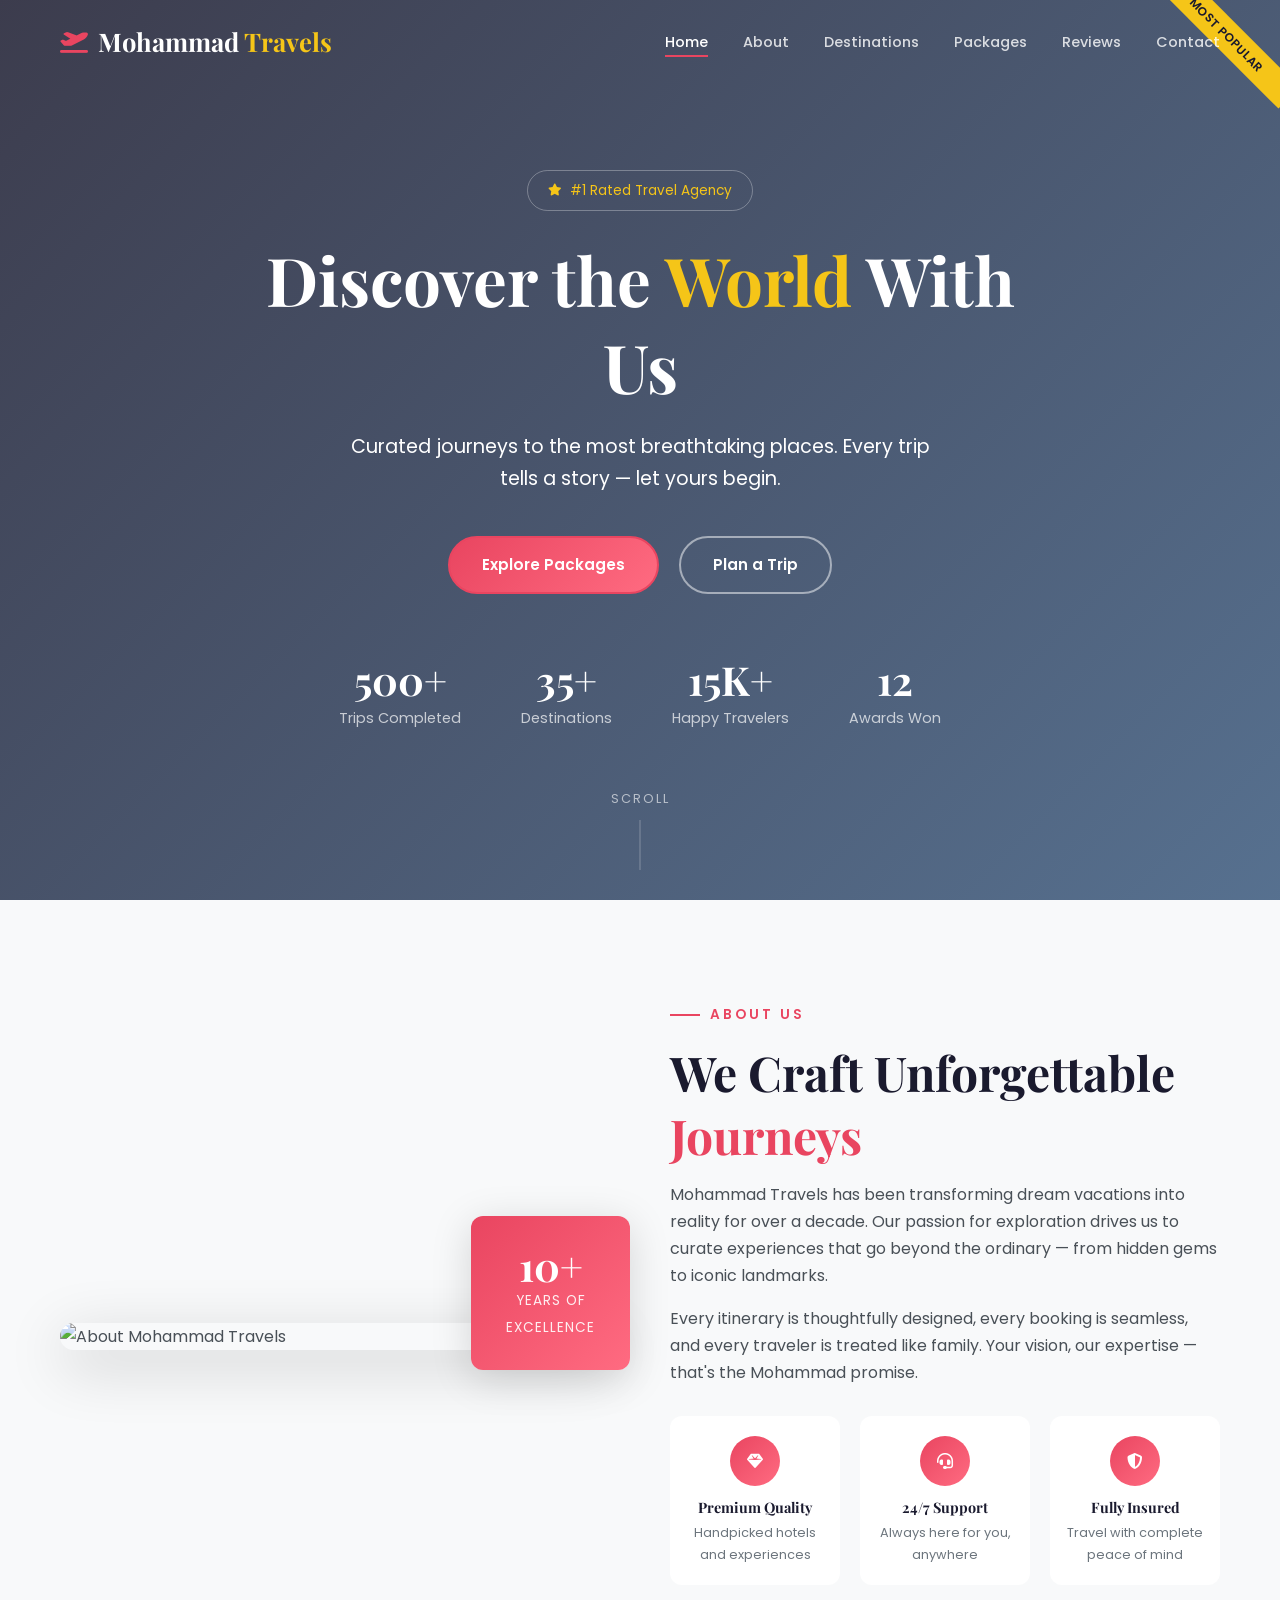
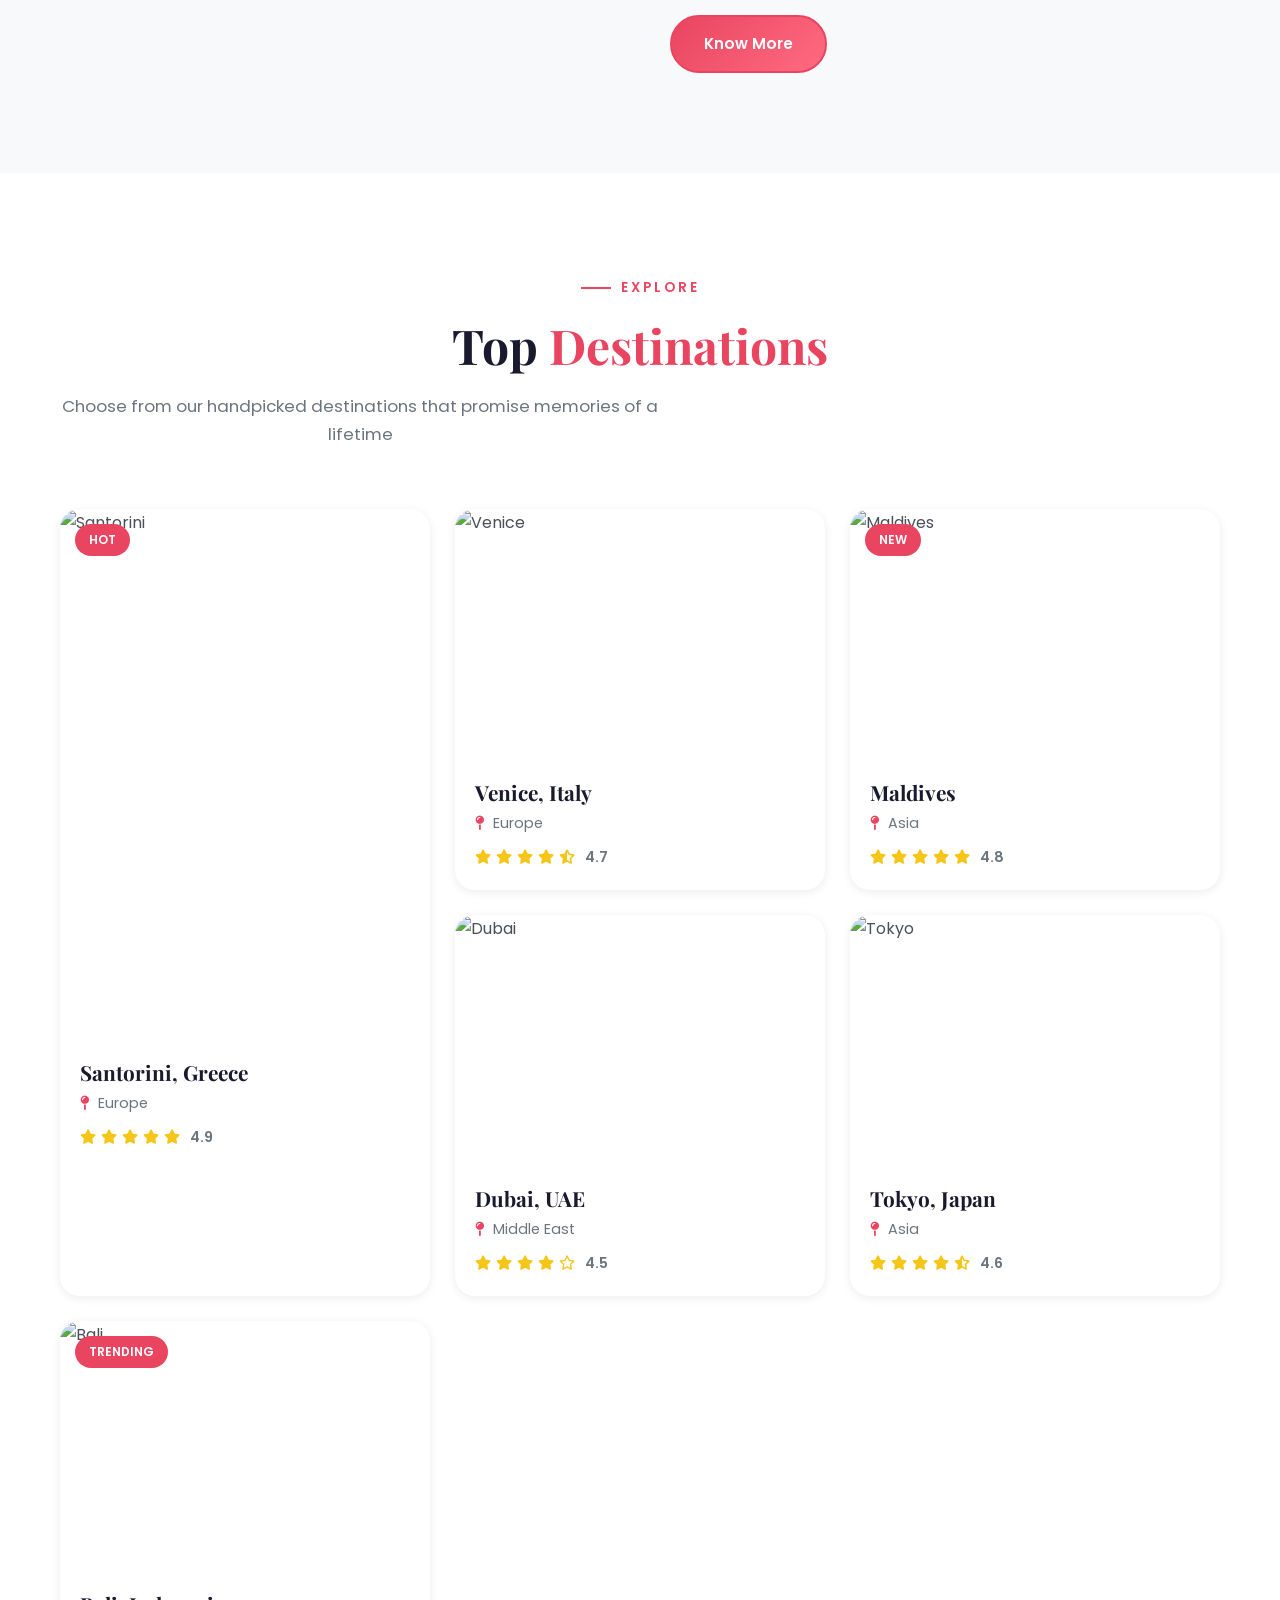
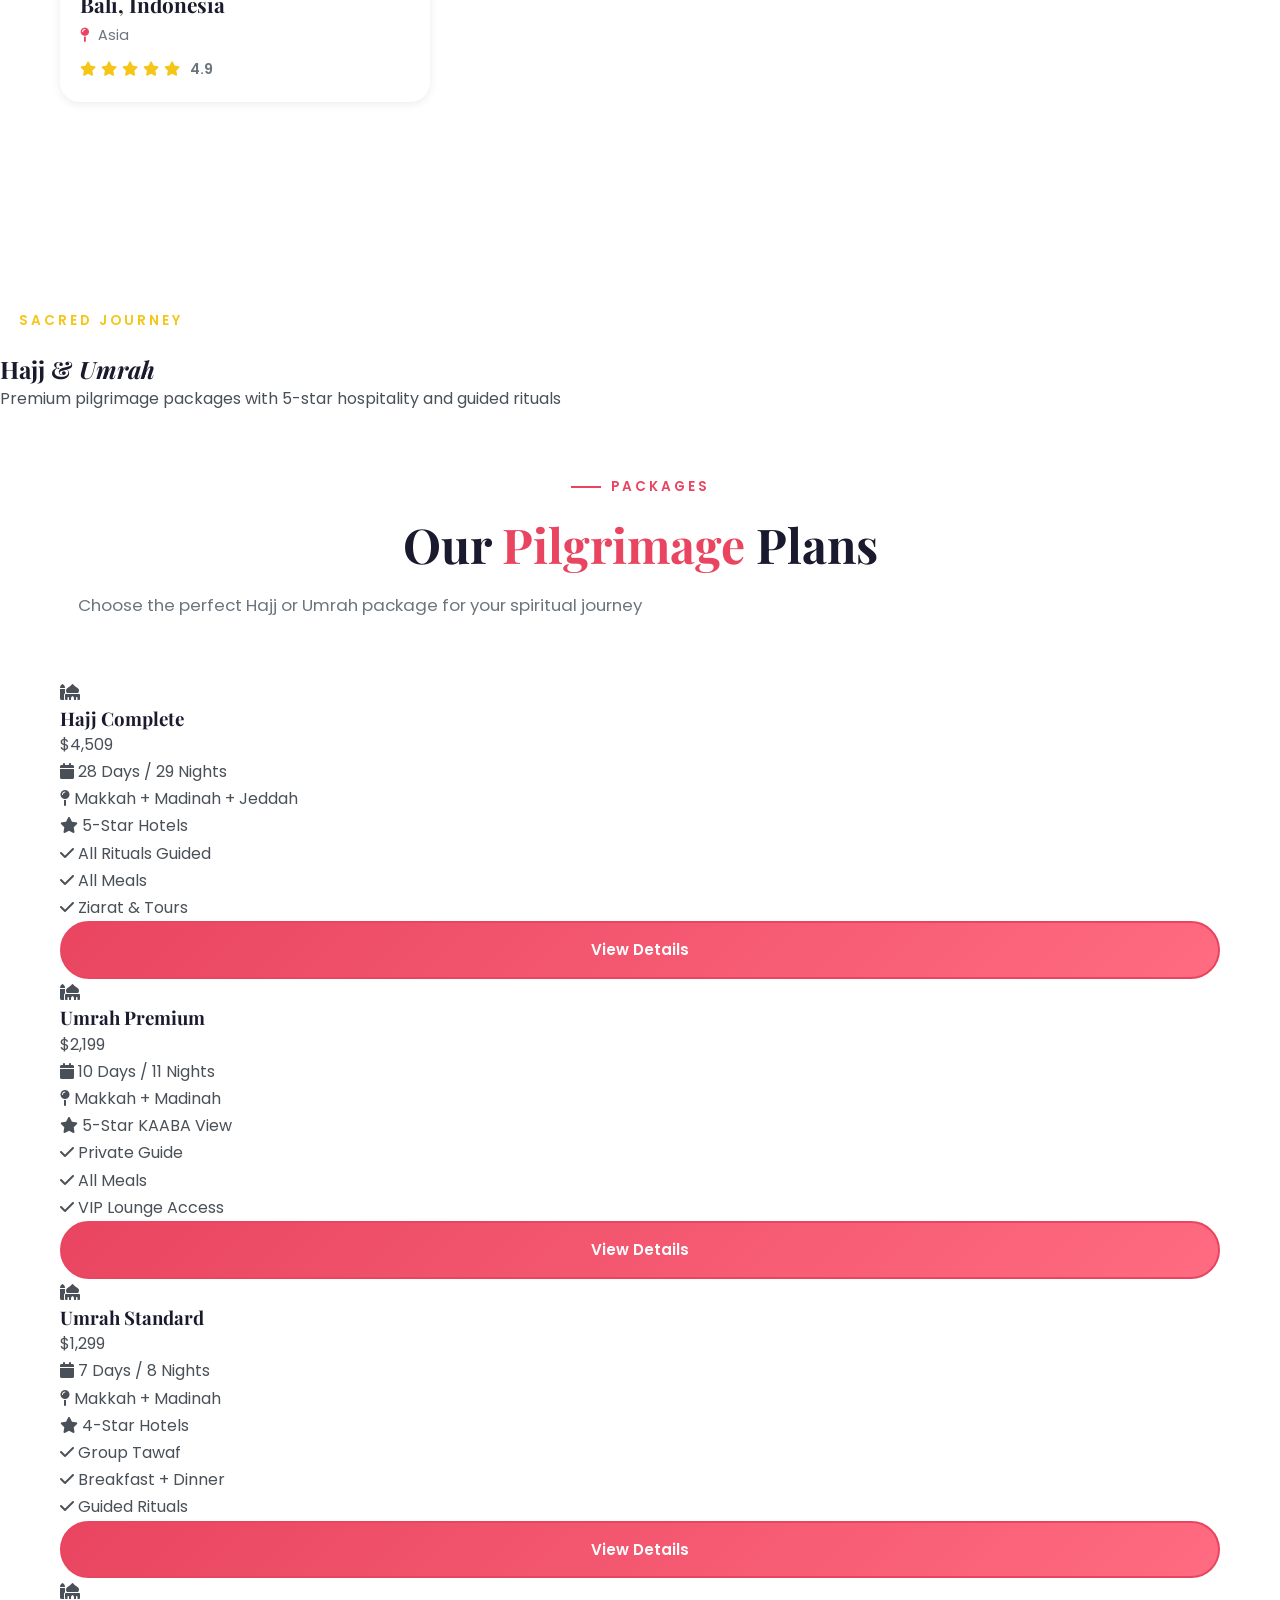
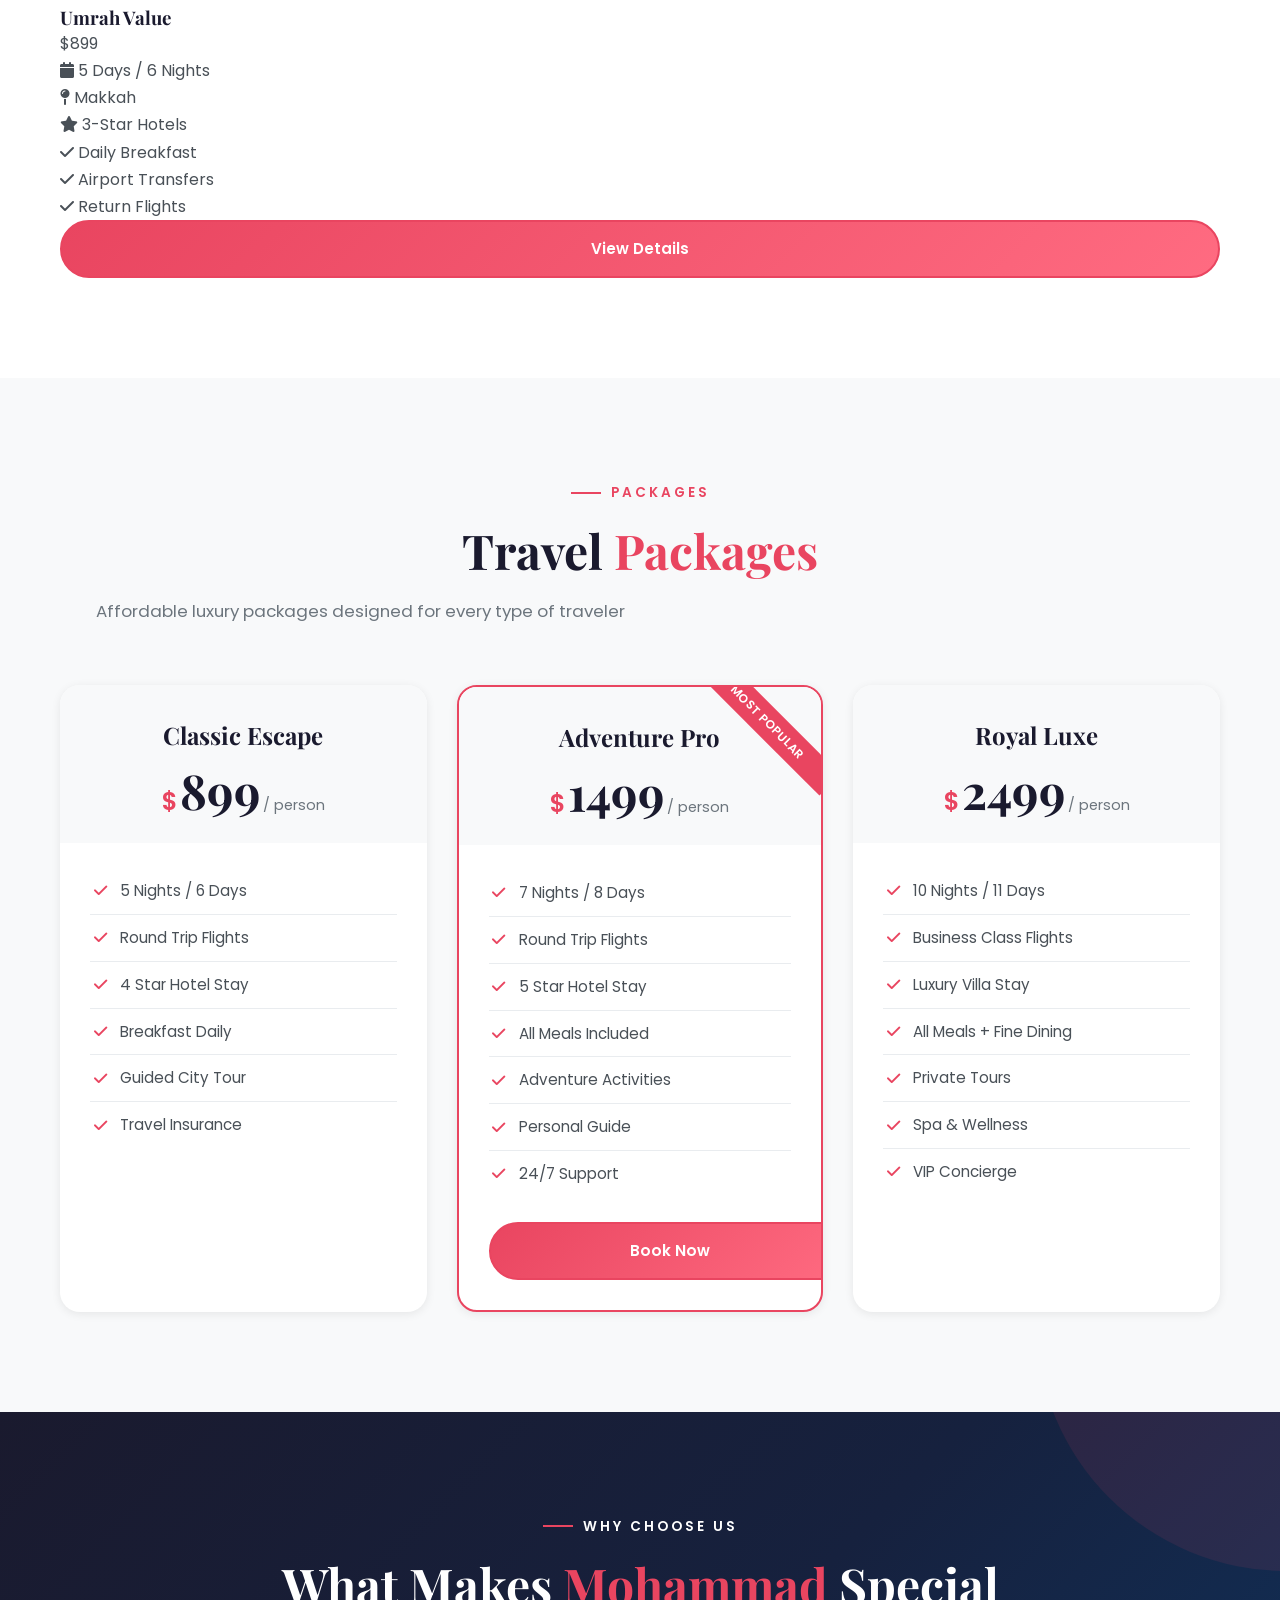
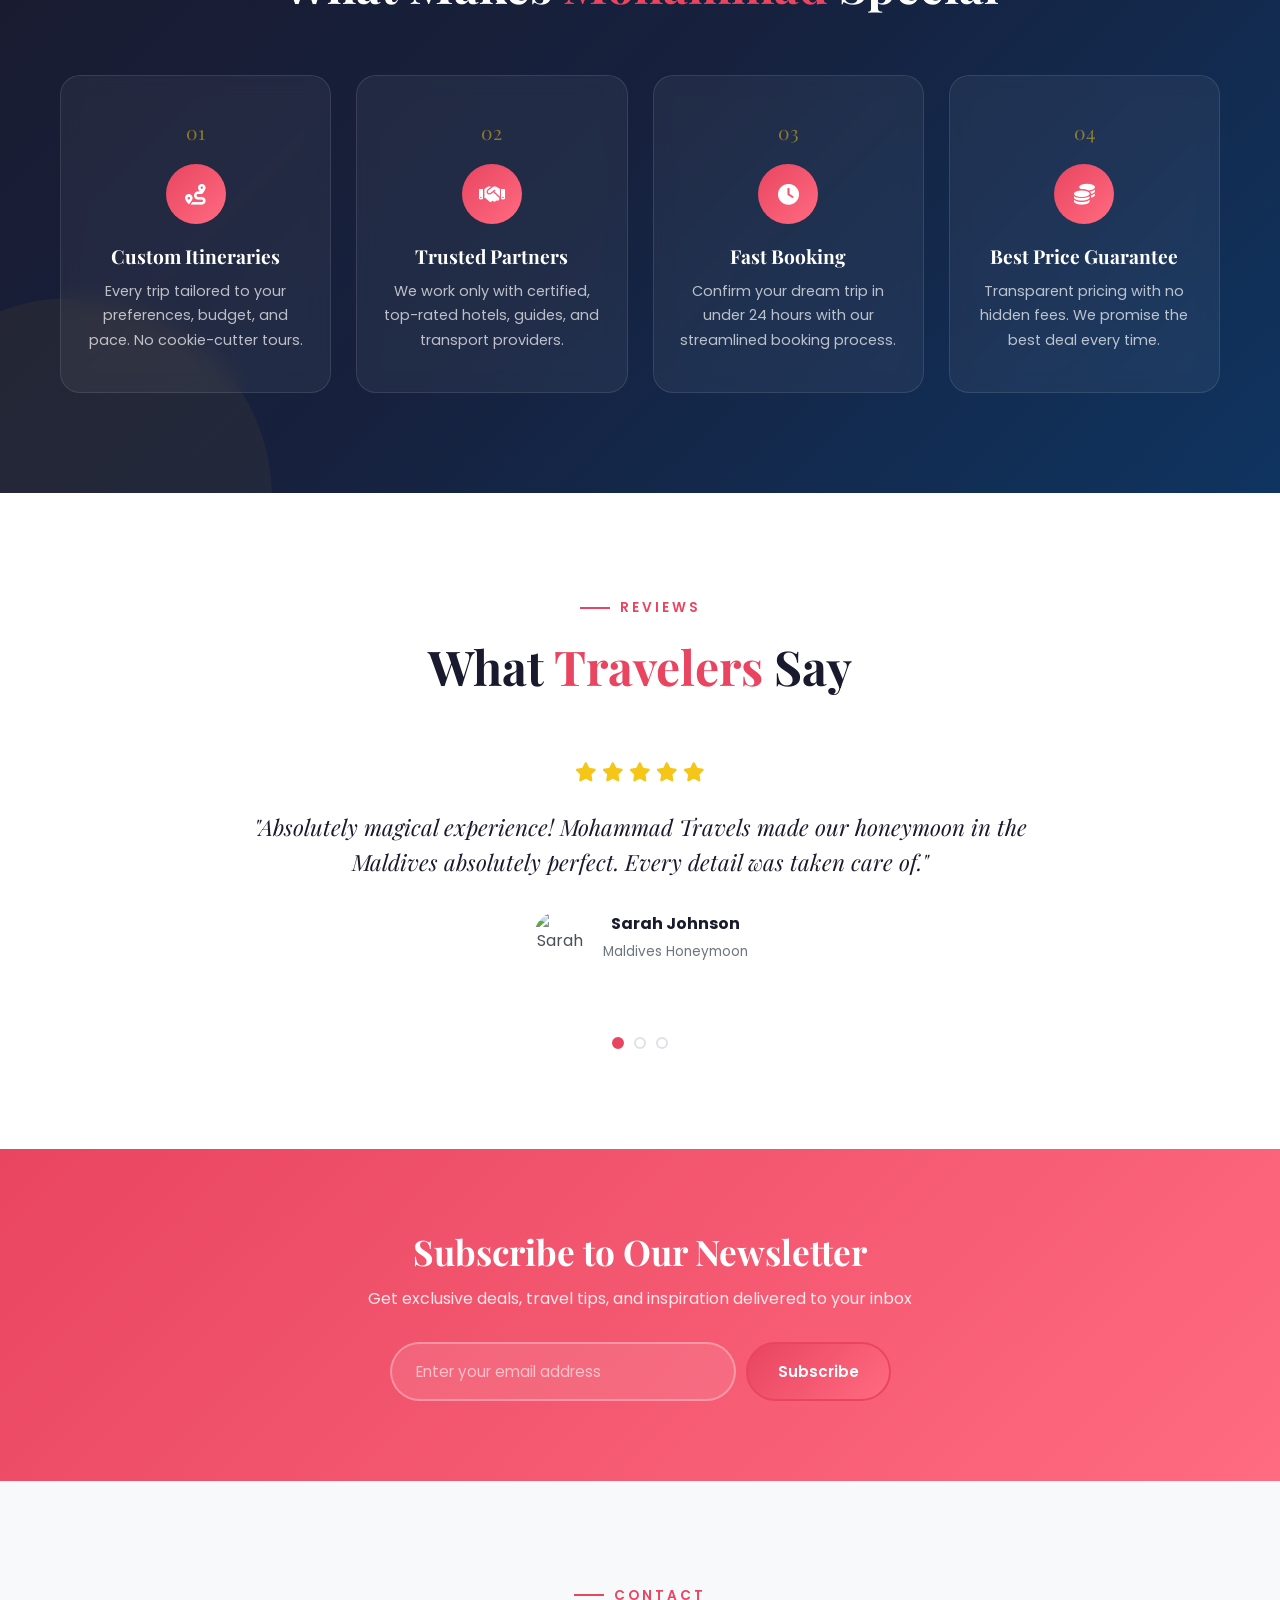
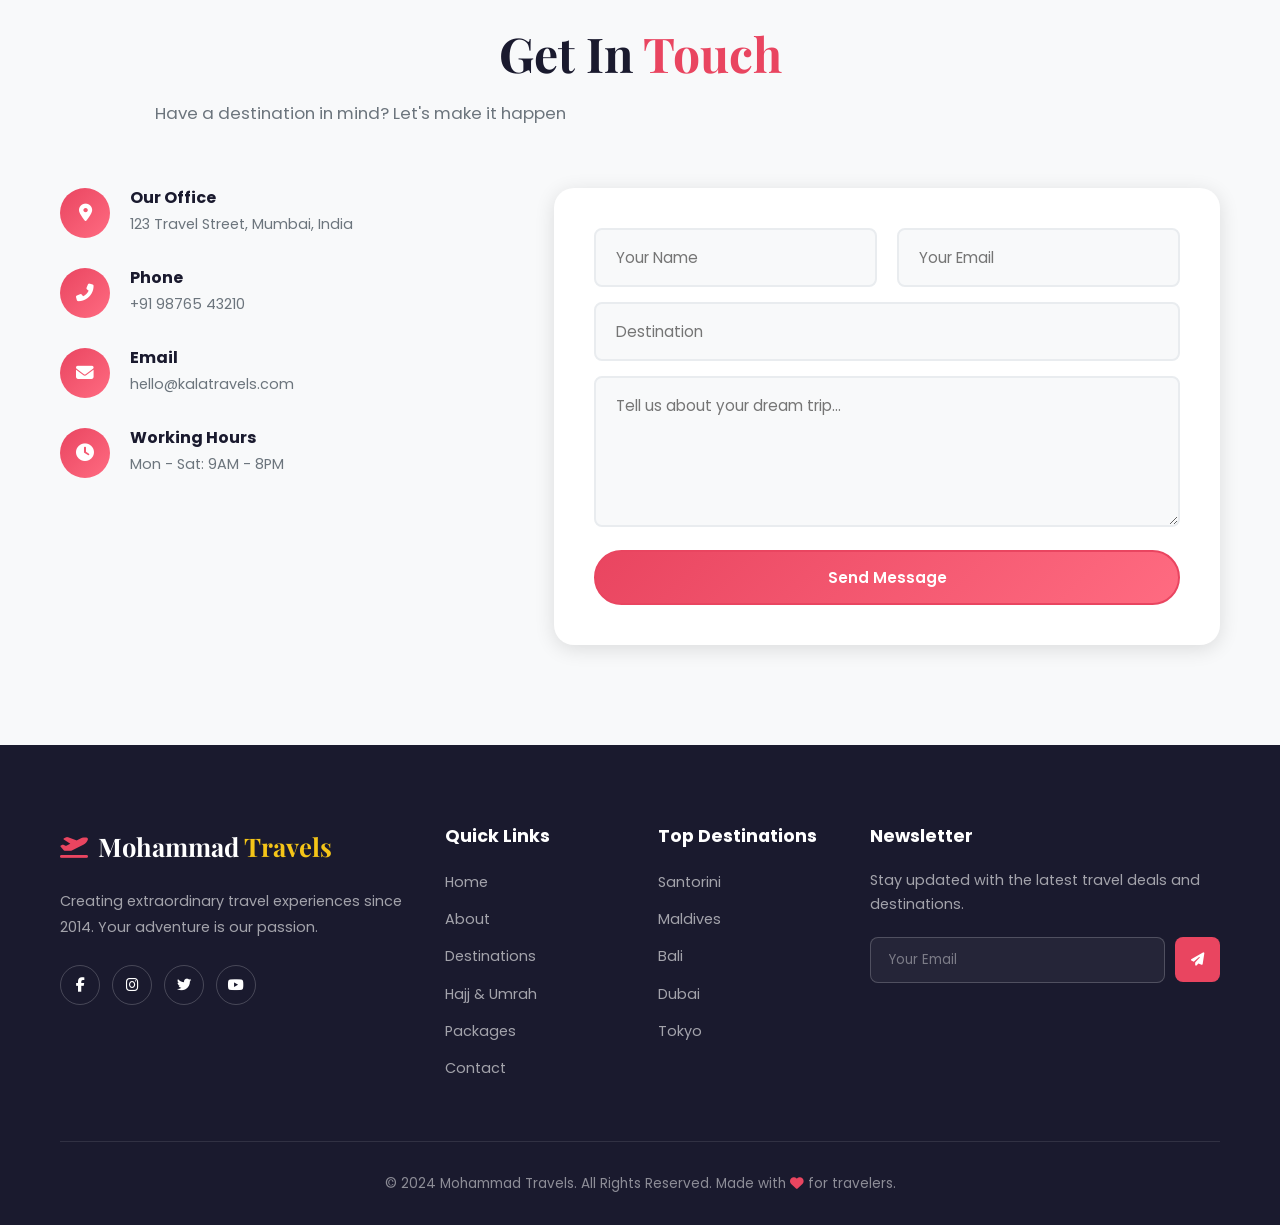
==== commit 85950678: "feat: Update Hajj pages with real Kaaba & Hajj location images All 4 Hajj/Umrah detail pages now fea" ====
--- a/index.html
+++ b/index.html
@@ -230,14 +230,25 @@
     </section>
 
     <section class="hajj-umrah" id="hajjumrah">
-        <div class="container">
-            <div class="section-header">
-                <div class="section-tag">Sacred Journey</div>
-                <h2 class="section-title">Hajj & <span>Umrah</span></h2>
+        <div class="hajj-hero">
+            <div class="hajj-hero-bg" style="background-image: url('https://images.unsplash.com/photo-1758985776354-4df674930917?w=1920&q=80');"></div>
+            <div class="hajj-hero-overlay"></div>
+            <div class="hajj-hero-content">
+                <span class="dest-tag">Sacred Journey</span>
+                <h1>Hajj & <em>Umrah</em></h1>
                 <p>Premium pilgrimage packages with 5-star hospitality and guided rituals</p>
+            </div>
+        </div>
+        <div class="container">
+            <div class="section-header" style="margin-top: 60px;">
+                <div class="section-tag">Packages</div>
+                <h2 class="section-title">Our <span>Pilgrimage</span> Plans</h2>
+                <p>Choose the perfect Hajj or Umrah package for your spiritual journey</p>
             </div>
             <div class="hajj-grid">
                 <div class="hajj-card" onclick="window.location.href='hajj-umrah/hajj-complete.html'" style="cursor:pointer">
+                    <div class="hajj-card-img" style="background-image: url('https://images.unsplash.com/photo-1758985776354-4df674930917?w=600&q=80');"></div>
+                    <div class="hajj-card-body">
                     <div class="hajj-icon"><i class="fas fa-mosque"></i></div>
                     <h3>Hajj Complete</h3>
                     <div class="hajj-price"><span>$</span>4,509</div>
@@ -250,8 +261,11 @@
                         <li><i class="fas fa-check"></i> Ziarat & Tours</li>
                     </ul>
                     <a href="hajj-umrah/hajj-complete.html" class="btn btn-primary btn-full">View Details</a>
+                    </div>
                 </div>
                 <div class="hajj-card popular" onclick="window.location.href='hajj-umrah/umrah-premium.html'" style="cursor:pointer">
+                    <div class="hajj-card-img" style="background-image: url('https://images.unsplash.com/photo-1770786106021-52580470e31e?w=600&q=80');"></div>
+                    <div class="hajj-card-body">
                     <div class="popular-badge" style="background: var(--gold); color: var(--primary);">Most Popular</div>
                     <div class="hajj-icon"><i class="fas fa-mosque"></i></div>
                     <h3>Umrah Premium</h3>
@@ -265,8 +279,11 @@
                         <li><i class="fas fa-check"></i> VIP Lounge Access</li>
                     </ul>
                     <a href="hajj-umrah/umrah-premium.html" class="btn btn-primary btn-full">View Details</a>
+                    </div>
                 </div>
                 <div class="hajj-card" onclick="window.location.href='hajj-umrah/umrah-standard.html'" style="cursor:pointer">
+                    <div class="hajj-card-img" style="background-image: url('https://images.unsplash.com/photo-1673192368280-fdd652457f3f?w=600&q=80');"></div>
+                    <div class="hajj-card-body">
                     <div class="hajj-icon"><i class="fas fa-mosque"></i></div>
                     <h3>Umrah Standard</h3>
                     <div class="hajj-price"><span>$</span>1,299</div>
@@ -279,8 +296,11 @@
                         <li><i class="fas fa-check"></i> Guided Rituals</li>
                     </ul>
                     <a href="hajj-umrah/umrah-standard.html" class="btn btn-primary btn-full">View Details</a>
+                    </div>
                 </div>
                 <div class="hajj-card" onclick="window.location.href='hajj-umrah/umrah-value.html'" style="cursor:pointer">
+                    <div class="hajj-card-img" style="background-image: url('https://images.unsplash.com/photo-1713302752681-0b14c1034707?w=600&q=80');"></div>
+                    <div class="hajj-card-body">
                     <div class="hajj-icon"><i class="fas fa-mosque"></i></div>
                     <h3>Umrah Value</h3>
                     <div class="hajj-price"><span>$</span>899</div>
@@ -293,6 +313,7 @@
                         <li><i class="fas fa-check"></i> Return Flights</li>
                     </ul>
                     <a href="hajj-umrah/umrah-value.html" class="btn btn-primary btn-full">View Details</a>
+                    </div>
                 </div>
             </div>
         </div>
--- a/css/style.css
+++ b/css/style.css
@@ -1773,7 +1773,64 @@
         grid-template-columns: 1fr;
     }
 
-    /* Hajj & Umrah Section */
+    /* Hajj Hero Banner */
+.hajj-hero {
+    position: relative;
+    height: 50vh;
+    min-height: 400px;
+    display: flex;
+    align-items: center;
+    justify-content: center;
+    overflow: hidden;
+    margin-top: 60px;
+}
+
+.hajj-hero-bg {
+    position: absolute;
+    top: 0;
+    left: 0;
+    width: 100%;
+    height: 100%;
+    background-size: cover;
+    background-position: center;
+    background-attachment: fixed;
+}
+
+.hajj-hero-overlay {
+    position: absolute;
+    top: 0;
+    left: 0;
+    width: 100%;
+    height: 100%;
+    background: linear-gradient(135deg, rgba(26,26,46,0.9) 0%, rgba(15,52,96,0.75) 100%);
+}
+
+.hajj-hero-content {
+    position: relative;
+    z-index: 2;
+    text-align: center;
+    color: var(--white);
+    padding: 0 20px;
+    animation: fadeUp 1s ease;
+}
+
+.hajj-hero-content h1 {
+    font-size: 3.5rem;
+    color: var(--white);
+    margin-bottom: 10px;
+}
+
+.hajj-hero-content h1 em {
+    color: var(--gold);
+    font-style: normal;
+}
+
+.hajj-hero-content p {
+    font-size: 1.1rem;
+    opacity: 0.85;
+}
+
+/* Hajj & Umrah Section */
 .hajj-umrah {
     background: var(--gray-100);
 }
@@ -1784,10 +1841,21 @@
     gap: 25px;
 }
 
+.hajj-card-img {
+    height: 160px;
+    background-size: cover;
+    background-position: center;
+    border-radius: var(--radius-lg) var(--radius-lg) 0 0;
+}
+
+.hajj-card-body {
+    padding: 25px 35px 35px;
+}
+
 .hajj-card {
     background: var(--white);
     border-radius: var(--radius-lg);
-    padding: 35px;
+    overflow: hidden;
     box-shadow: var(--shadow-sm);
     transition: var(--transition);
     position: relative;
@@ -1856,11 +1924,28 @@
 }
 
 .hajj-card .btn {
-    margin-top: 10px;
+    margin-top: 15px;
 }
 
 @media (max-width: 768px) {
+    .hajj-hero {
+        height: auto;
+        padding: 80px 0 60px;
+    }
+
+    .hajj-hero-content h1 {
+        font-size: 2.5rem;
+    }
+
     .hajj-grid {
         grid-template-columns: 1fr;
     }
-}
+
+    .hajj-card-img {
+        height: 140px;
+    }
+
+    .hajj-card-body {
+        padding: 20px 25px 30px;
+    }
+}
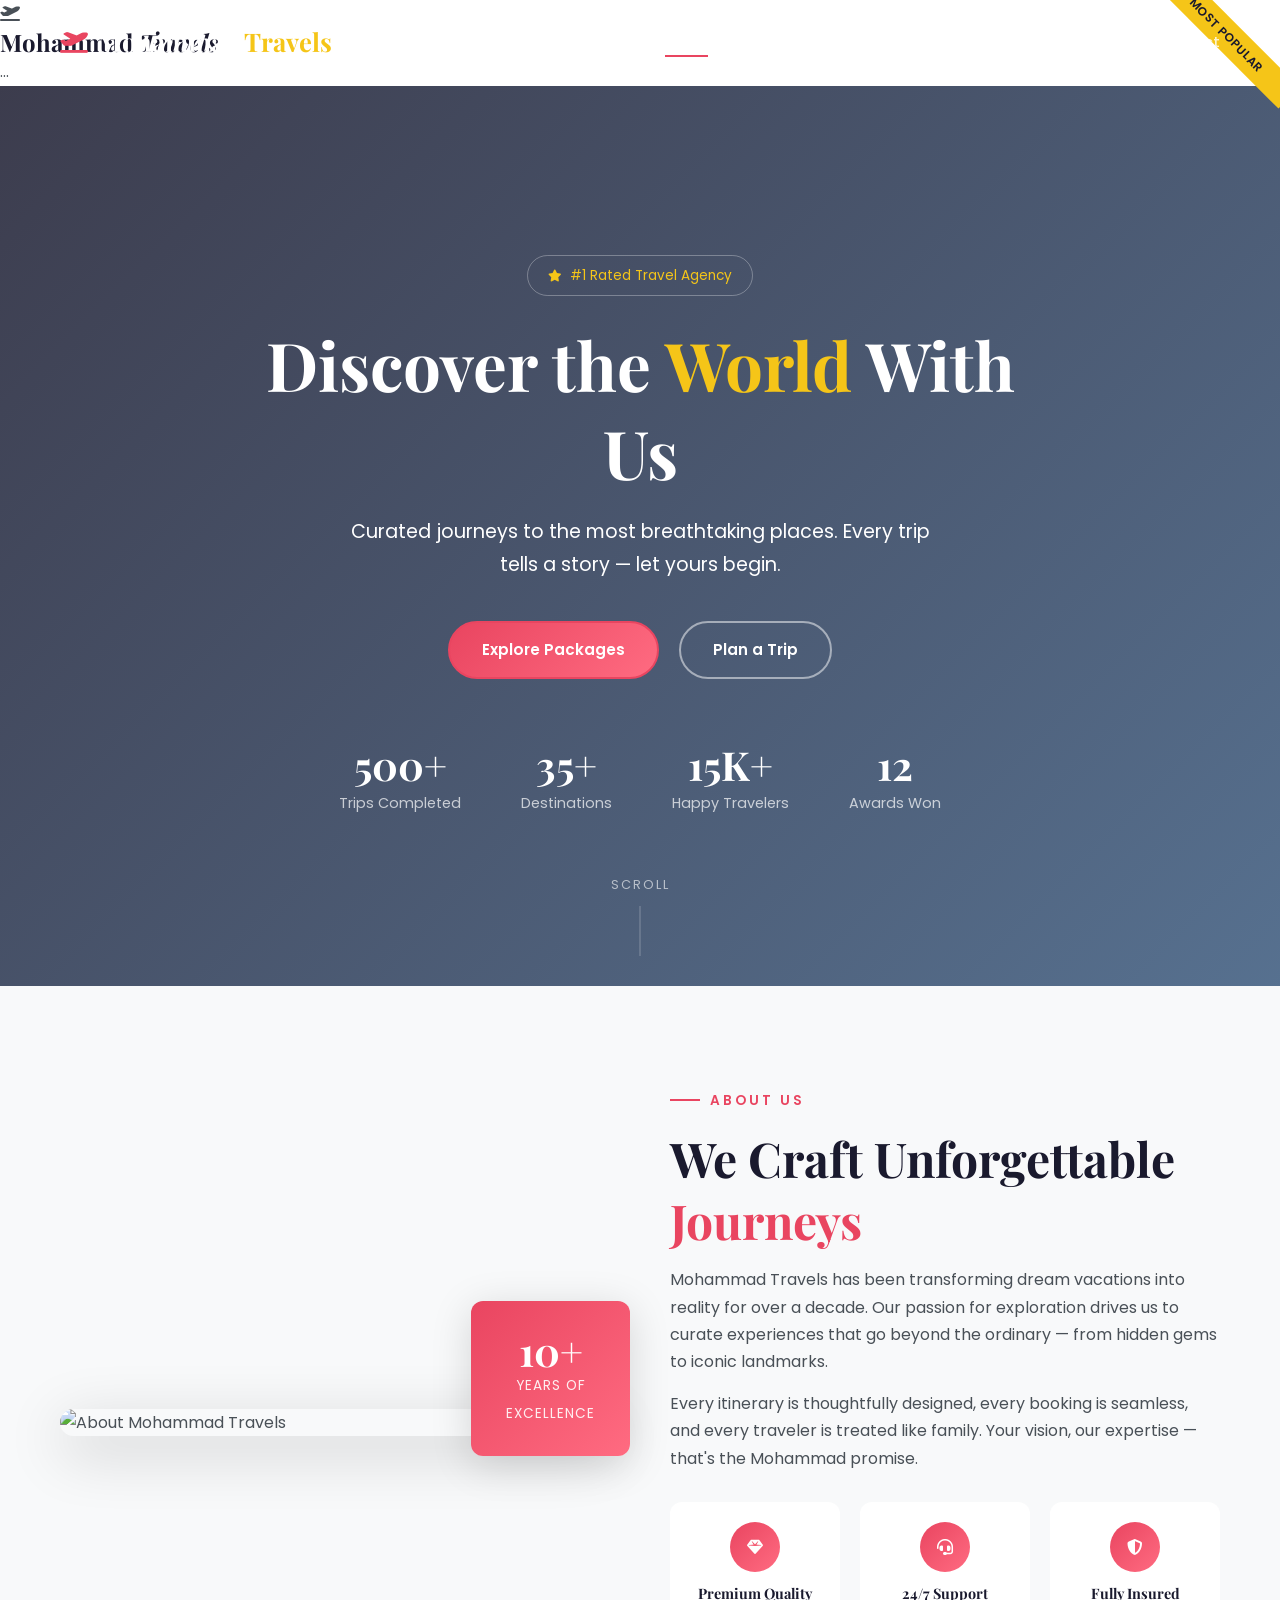
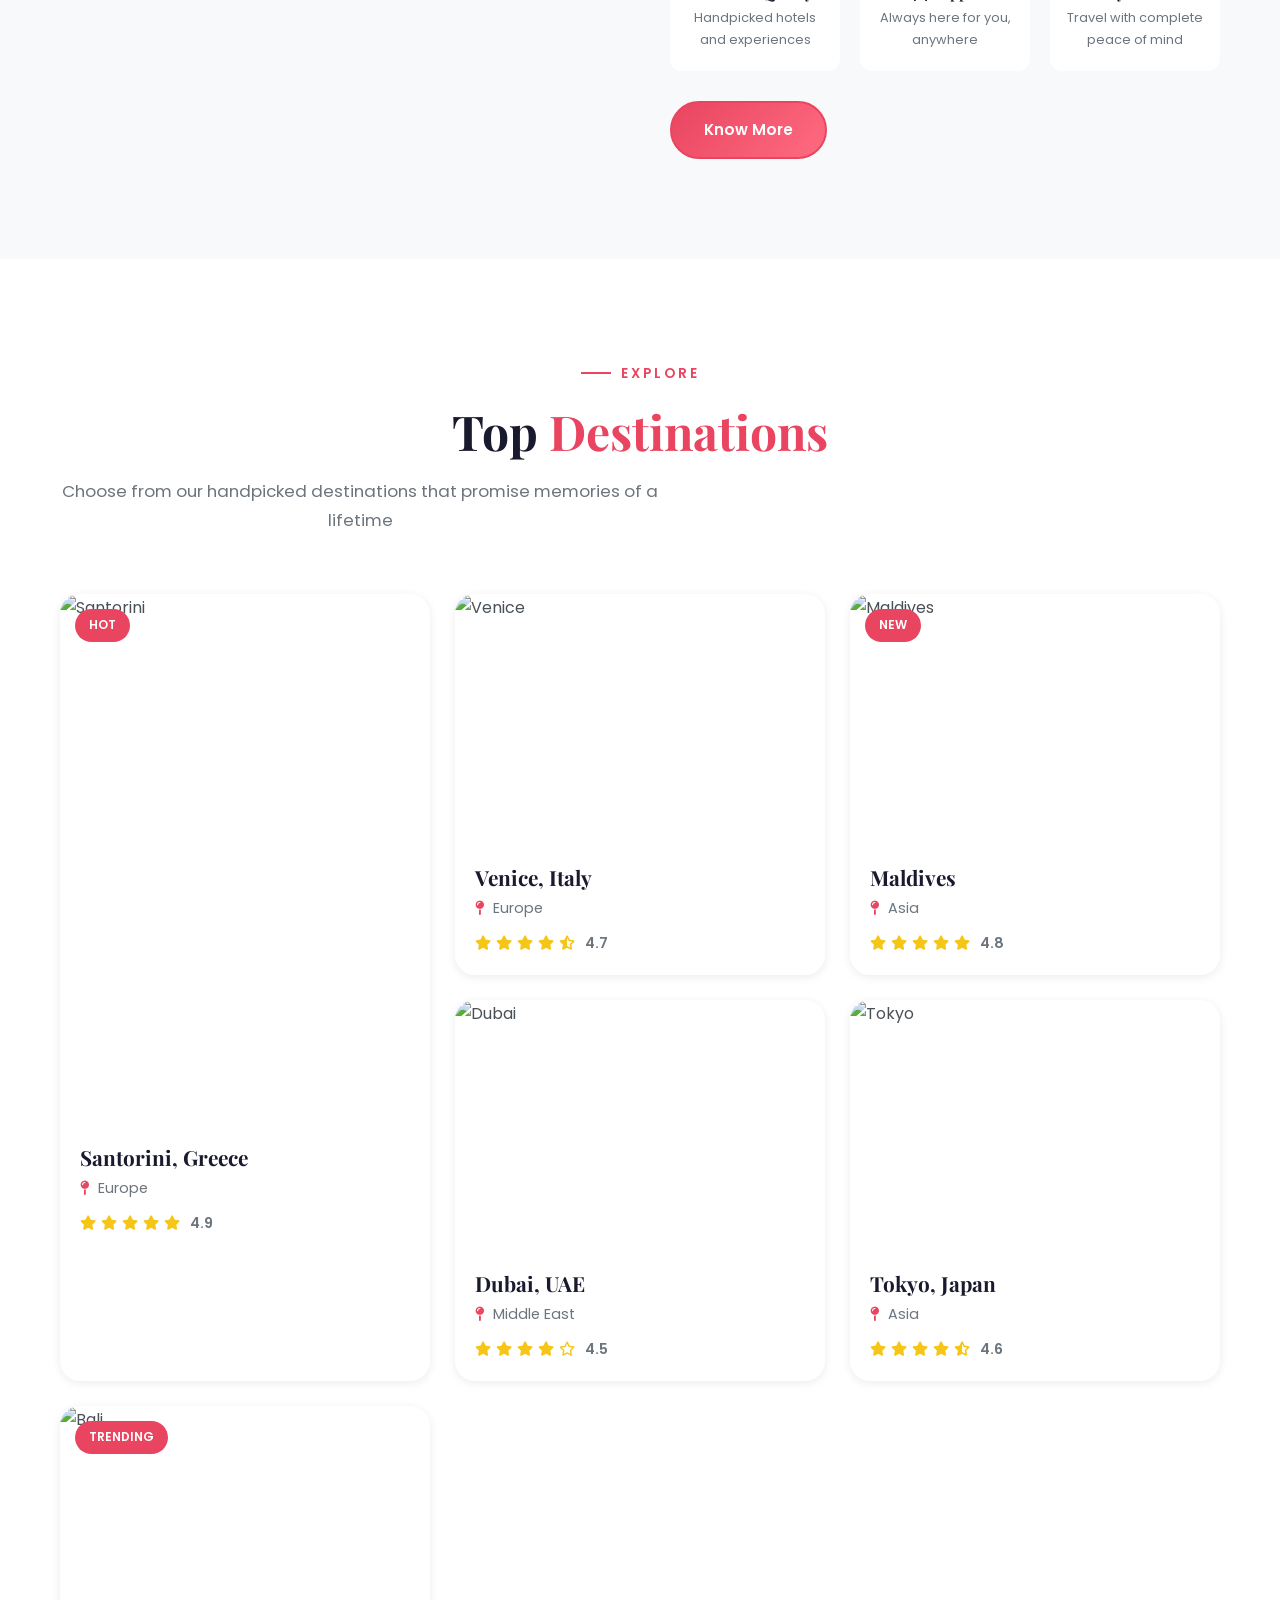
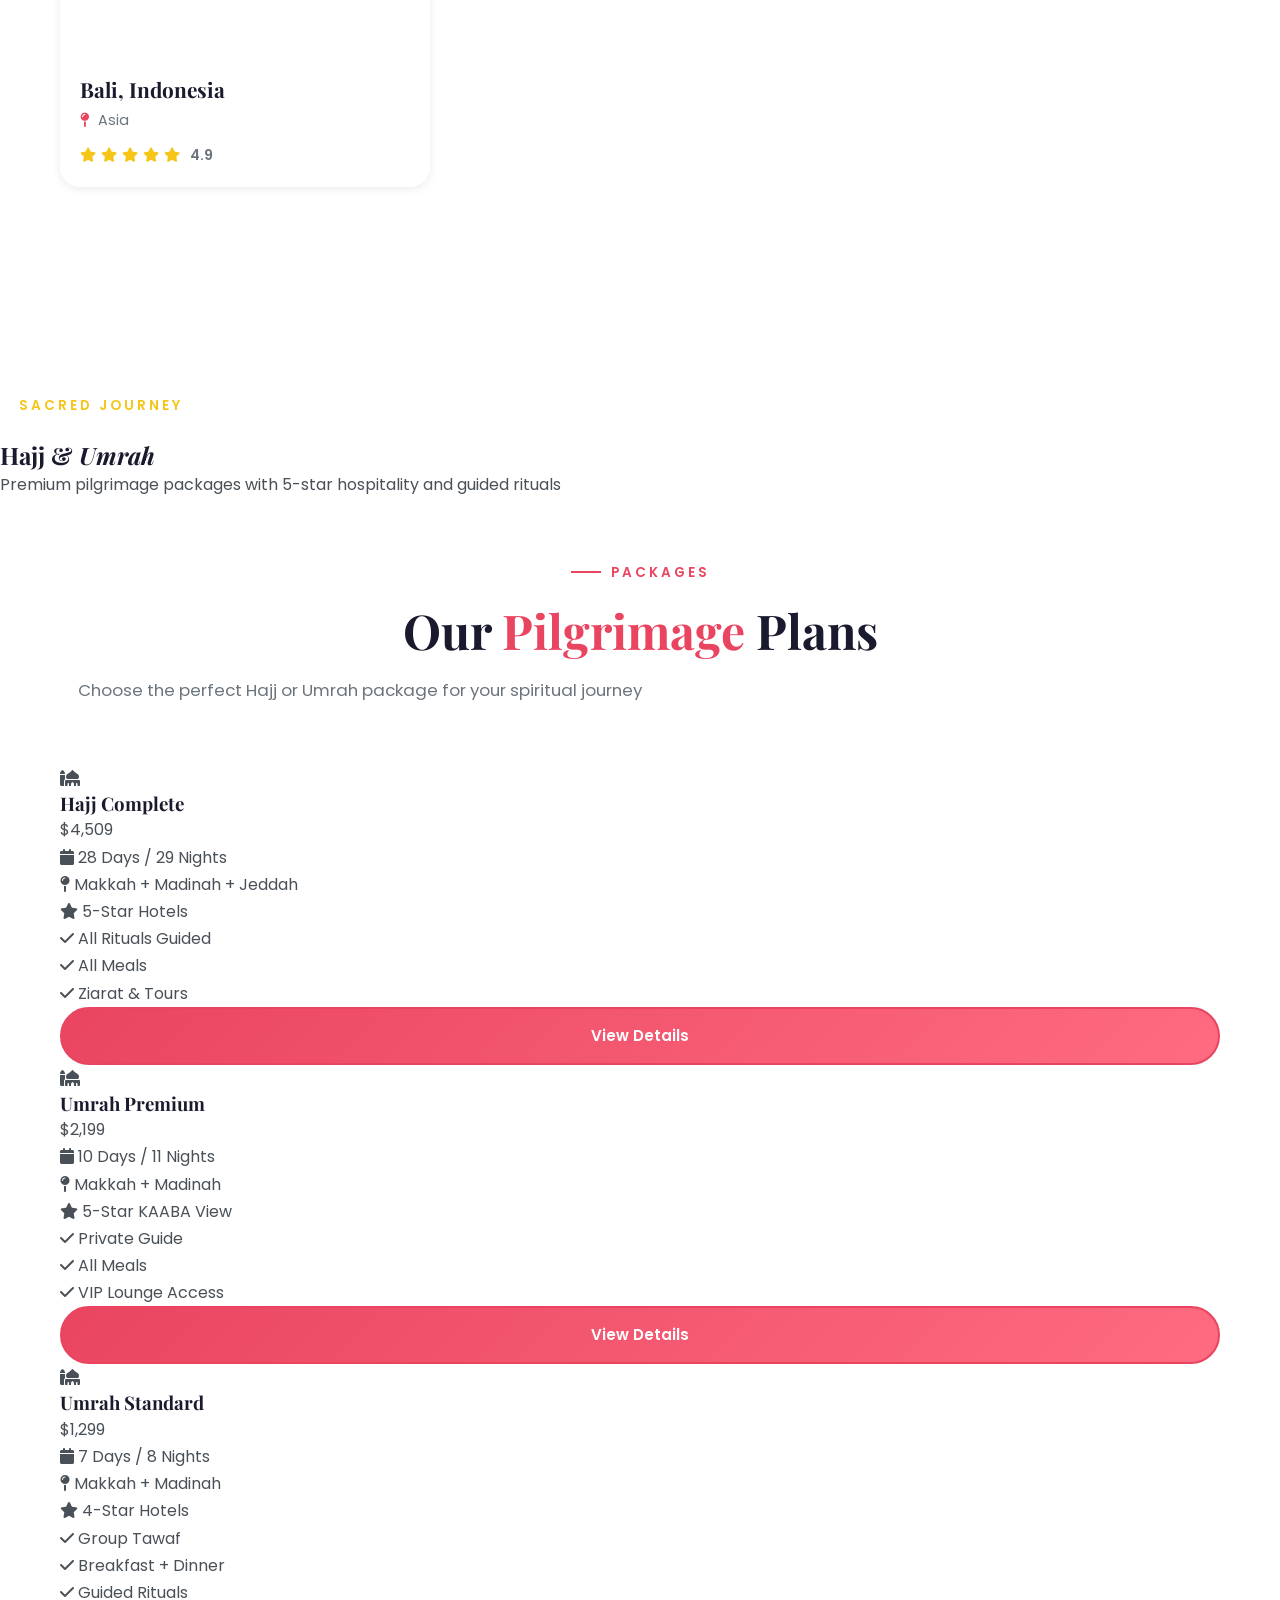
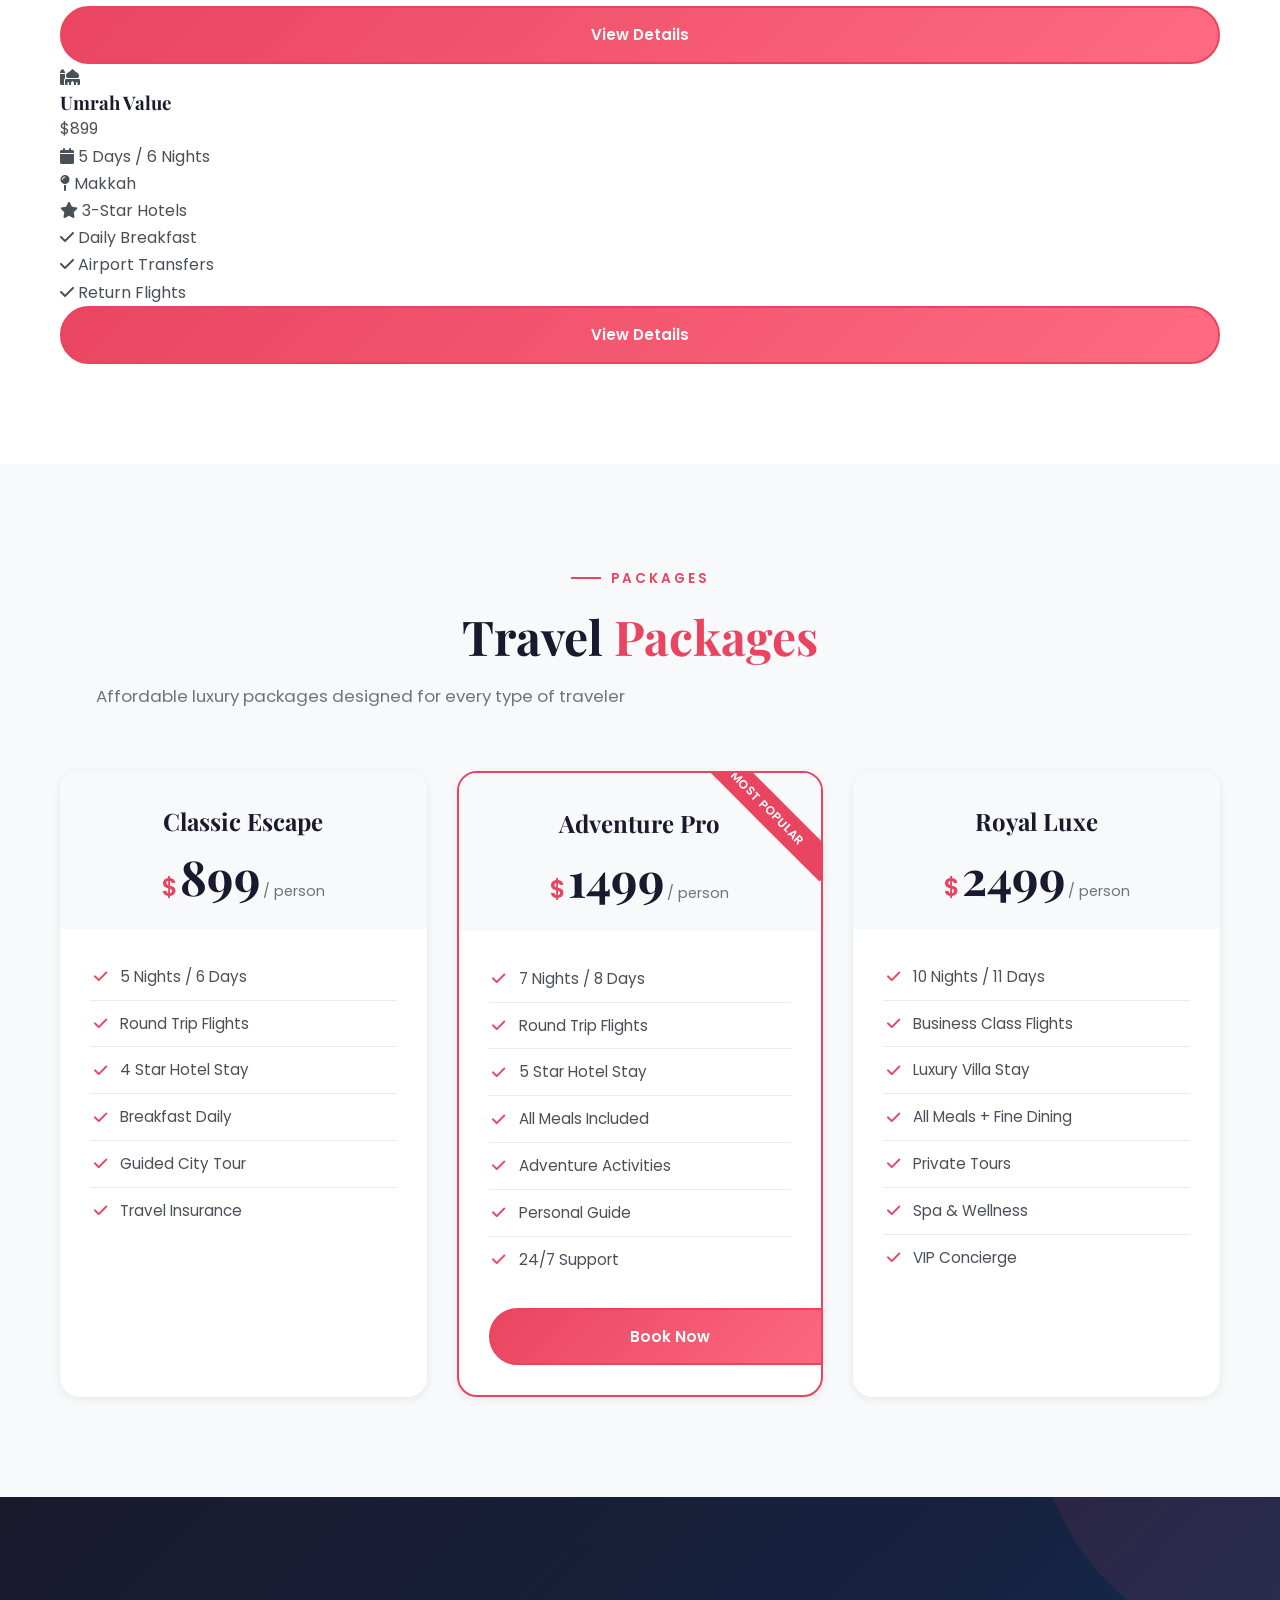
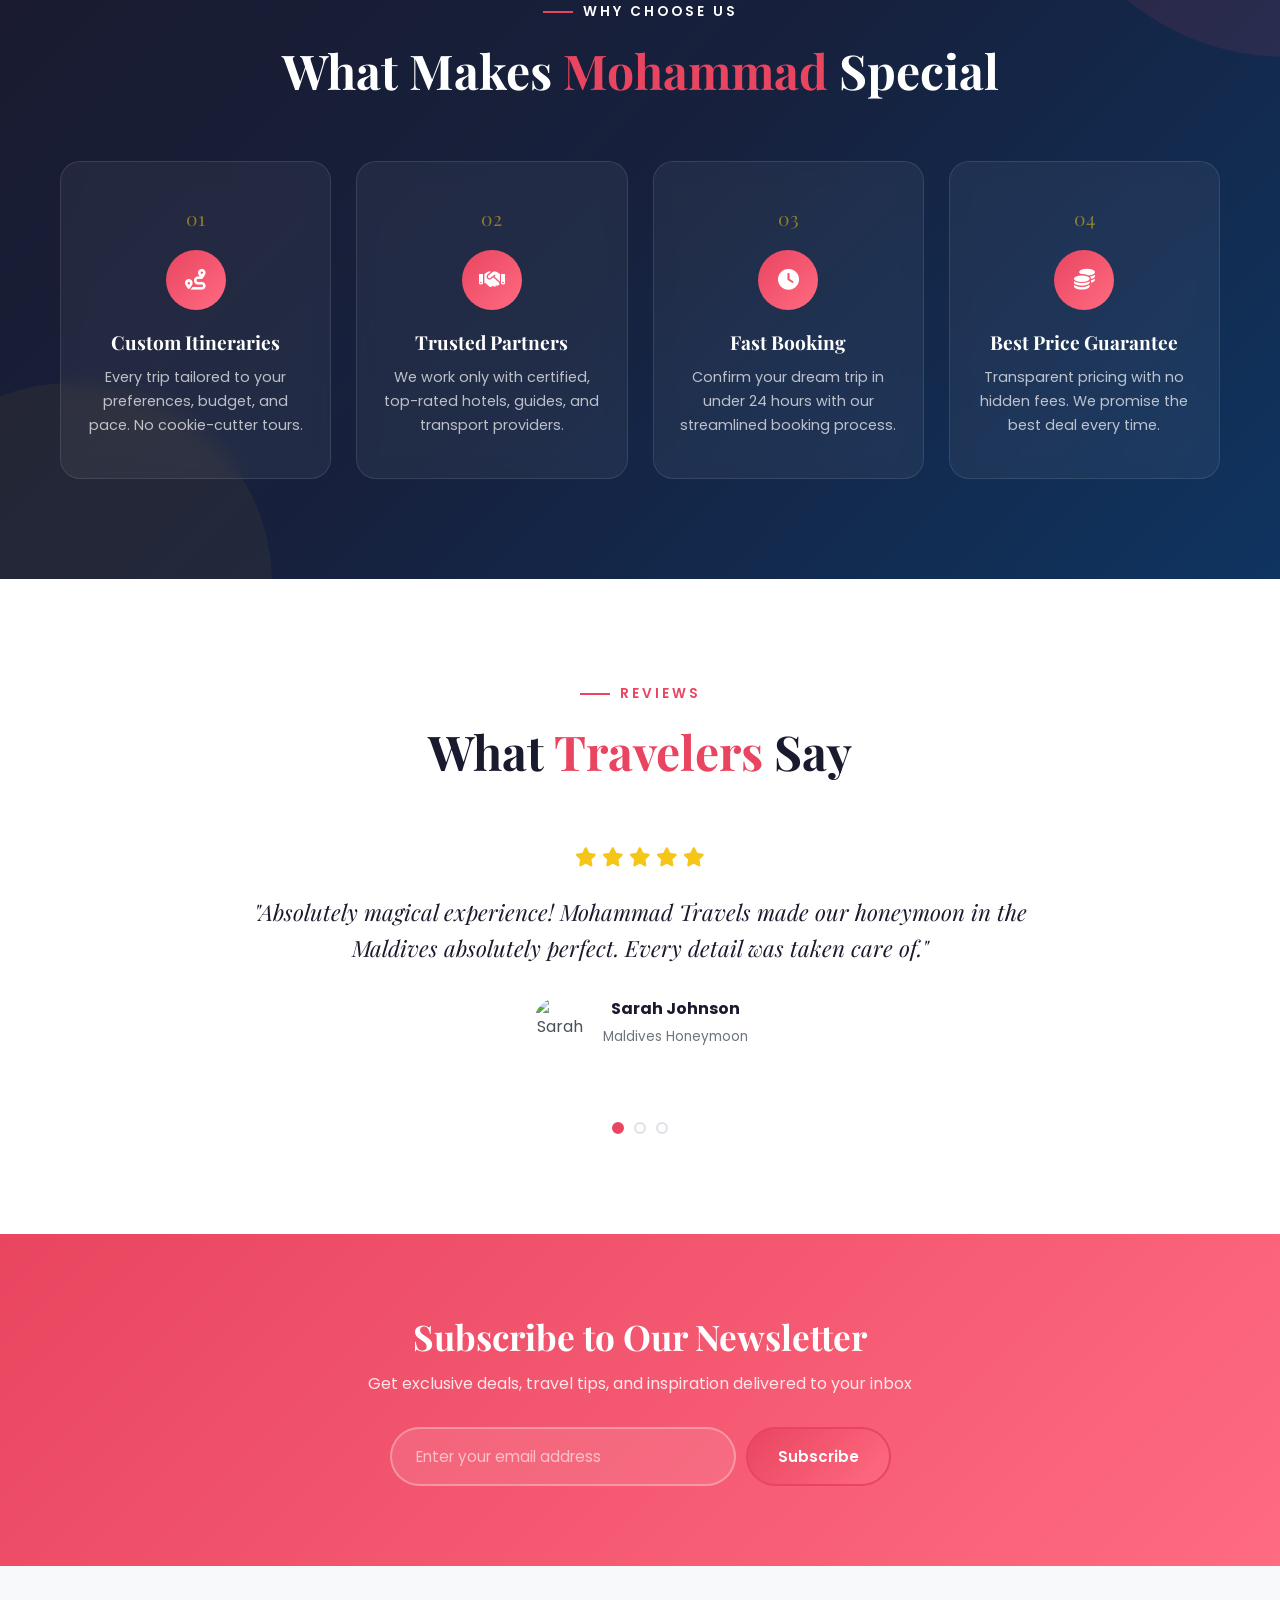
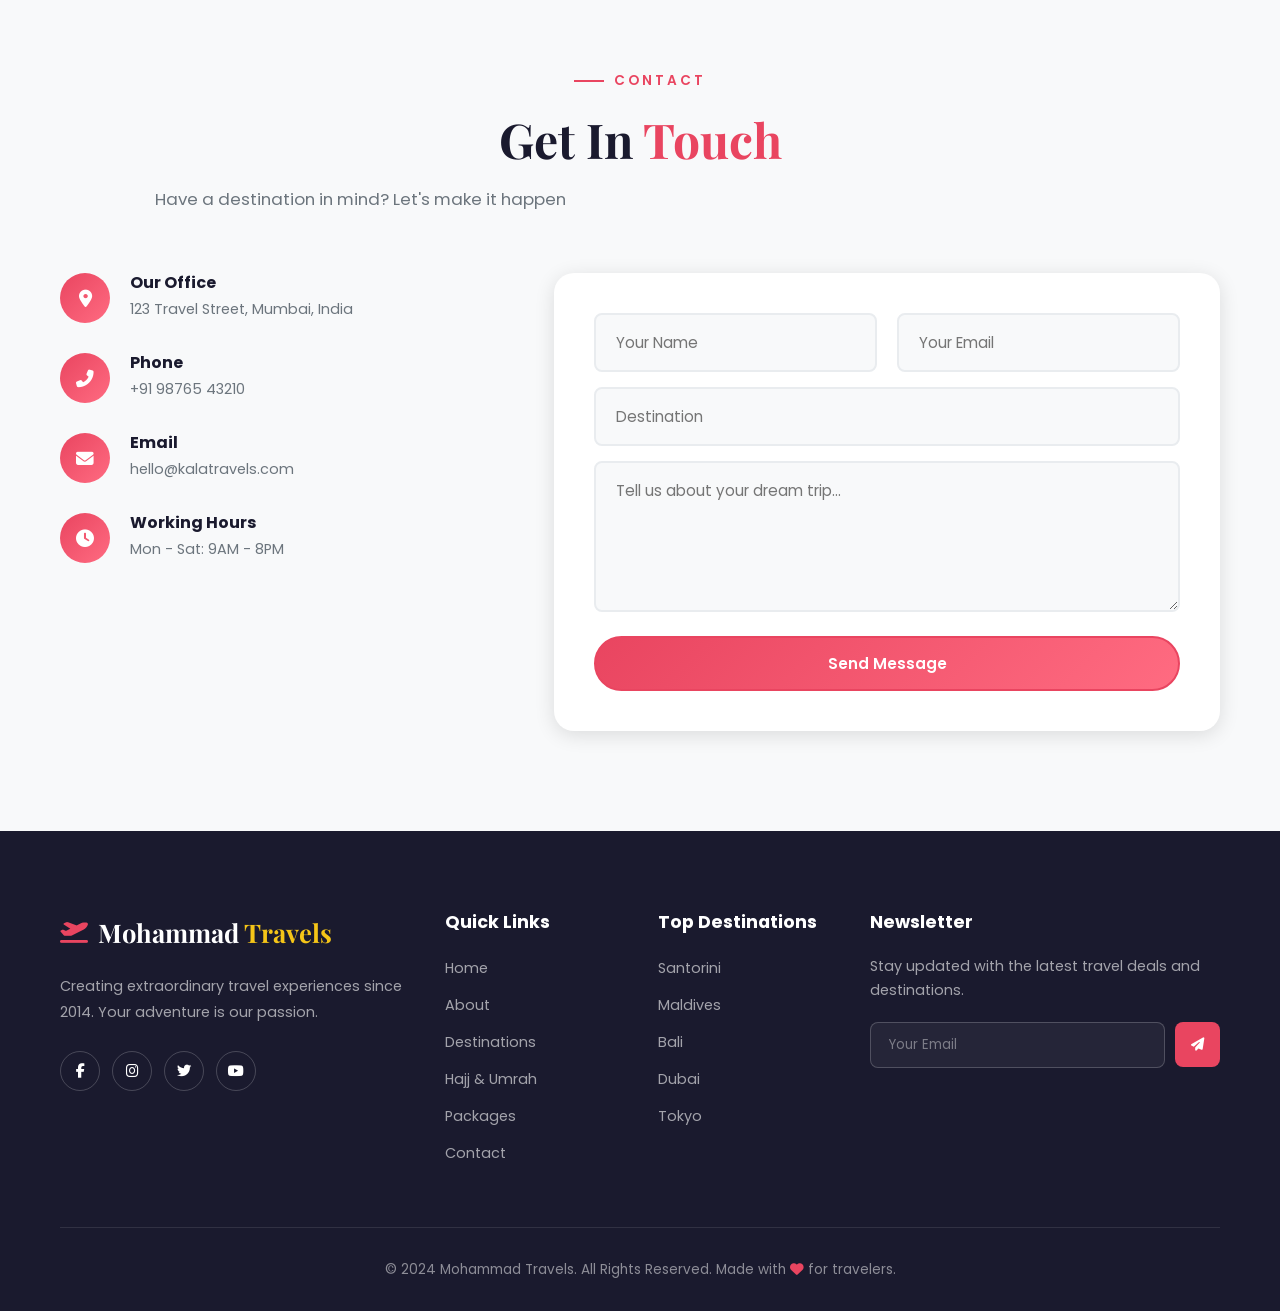
==== commit cfdee722: "feat: Add beautiful loading screen/splash screen Loader features: - Dark gradient background matchin" ====
--- a/index.html
+++ b/index.html
@@ -9,6 +9,14 @@
     <link rel="stylesheet" href="https://cdnjs.cloudflare.com/ajax/libs/font-awesome/6.5.1/css/all.min.css">
 </head>
 <body>
+    <div class="loader-overlay" id="loader">
+        <div class="loader-content">
+            <div class="loader-icon"><i class="fas fa-plane-departure"></i></div>
+            <h2>Mohammad <em>Travels</em></h2>
+            <div class="loader-dots"><span>.</span><span>.</span><span>.</span></div>
+            <div class="loader-bar"><div class="loader-fill"></div></div>
+        </div>
+    </div>
 
     <nav class="navbar" id="navbar">
         <div class="nav-container">
--- a/css/style.css
+++ b/css/style.css
@@ -1949,3 +1949,99 @@
         padding: 20px 25px 30px;
     }
 }
+
+/* Loader */
+.loader-overlay {
+    position: fixed;
+    top: 0;
+    left: 0;
+    width: 100%;
+    height: 100%;
+    background: linear-gradient(135deg, #1a1a2e 0%, #16213e 50%, #0f3460 100%);
+    z-index: 99999;
+    display: flex;
+    align-items: center;
+    justify-content: center;
+    transition: opacity 0.8s ease, visibility 0.8s ease;
+}
+
+.loader-overlay.hidden {
+    opacity: 0;
+    visibility: hidden;
+    pointer-events: none;
+}
+
+.loader-content {
+    text-align: center;
+    color: var(--white);
+    animation: fadeUp 0.6s ease;
+}
+
+.loader-icon {
+    font-size: 3.5rem;
+    color: var(--accent);
+    margin-bottom: 20px;
+    animation: spin 2s linear infinite;
+}
+
+.loader-content h2 {
+    font-family: 'Playfair Display', serif;
+    font-size: 2.2rem;
+    color: var(--white);
+    margin-bottom: 5px;
+}
+
+.loader-content h2 em {
+    color: var(--gold);
+    font-style: normal;
+}
+
+.loader-dots {
+    font-size: 1.5rem;
+    color: var(--accent);
+    margin-bottom: 25px;
+    height: 25px;
+}
+
+.loader-dots span {
+    animation: dots 1.4s infinite;
+    opacity: 0;
+}
+
+.loader-dots span:nth-child(1) { animation-delay: 0s; }
+.loader-dots span:nth-child(2) { animation-delay: 0.2s; }
+.loader-dots span:nth-child(3) { animation-delay: 0.4s; }
+
+@keyframes dots {
+    0%, 60%, 100% { opacity: 0; }
+    30% { opacity: 1; }
+}
+
+.loader-bar {
+    width: 200px;
+    height: 3px;
+    background: rgba(255,255,255,0.1);
+    border-radius: 10px;
+    overflow: hidden;
+    margin: 0 auto;
+}
+
+.loader-fill {
+    width: 0%;
+    height: 100%;
+    background: var(--gradient-2);
+    border-radius: 10px;
+    animation: loadBar 2.5s ease forwards;
+}
+
+@keyframes loadBar {
+    0% { width: 0%; }
+    50% { width: 70%; }
+    80% { width: 90%; }
+    100% { width: 100%; }
+}
+
+@keyframes spin {
+    0% { transform: rotate(0deg); }
+    100% { transform: rotate(360deg); }
+}
